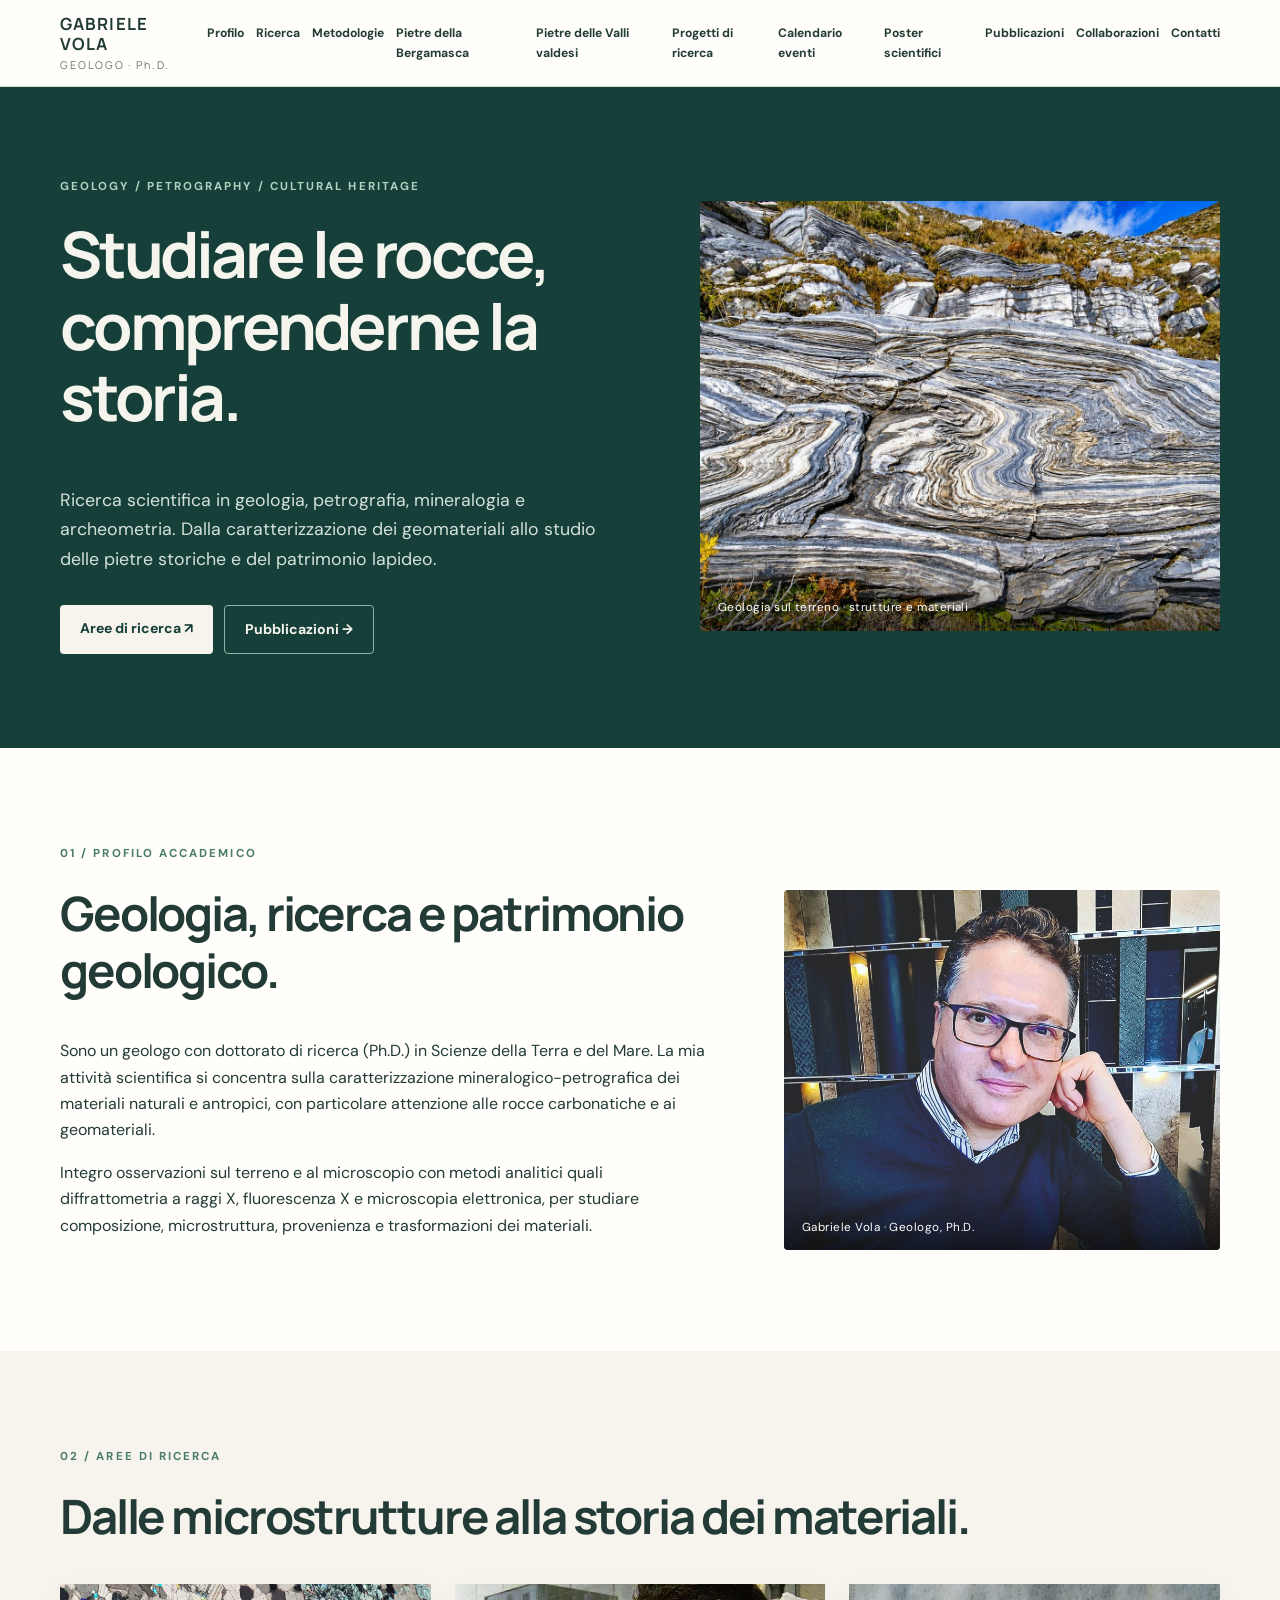
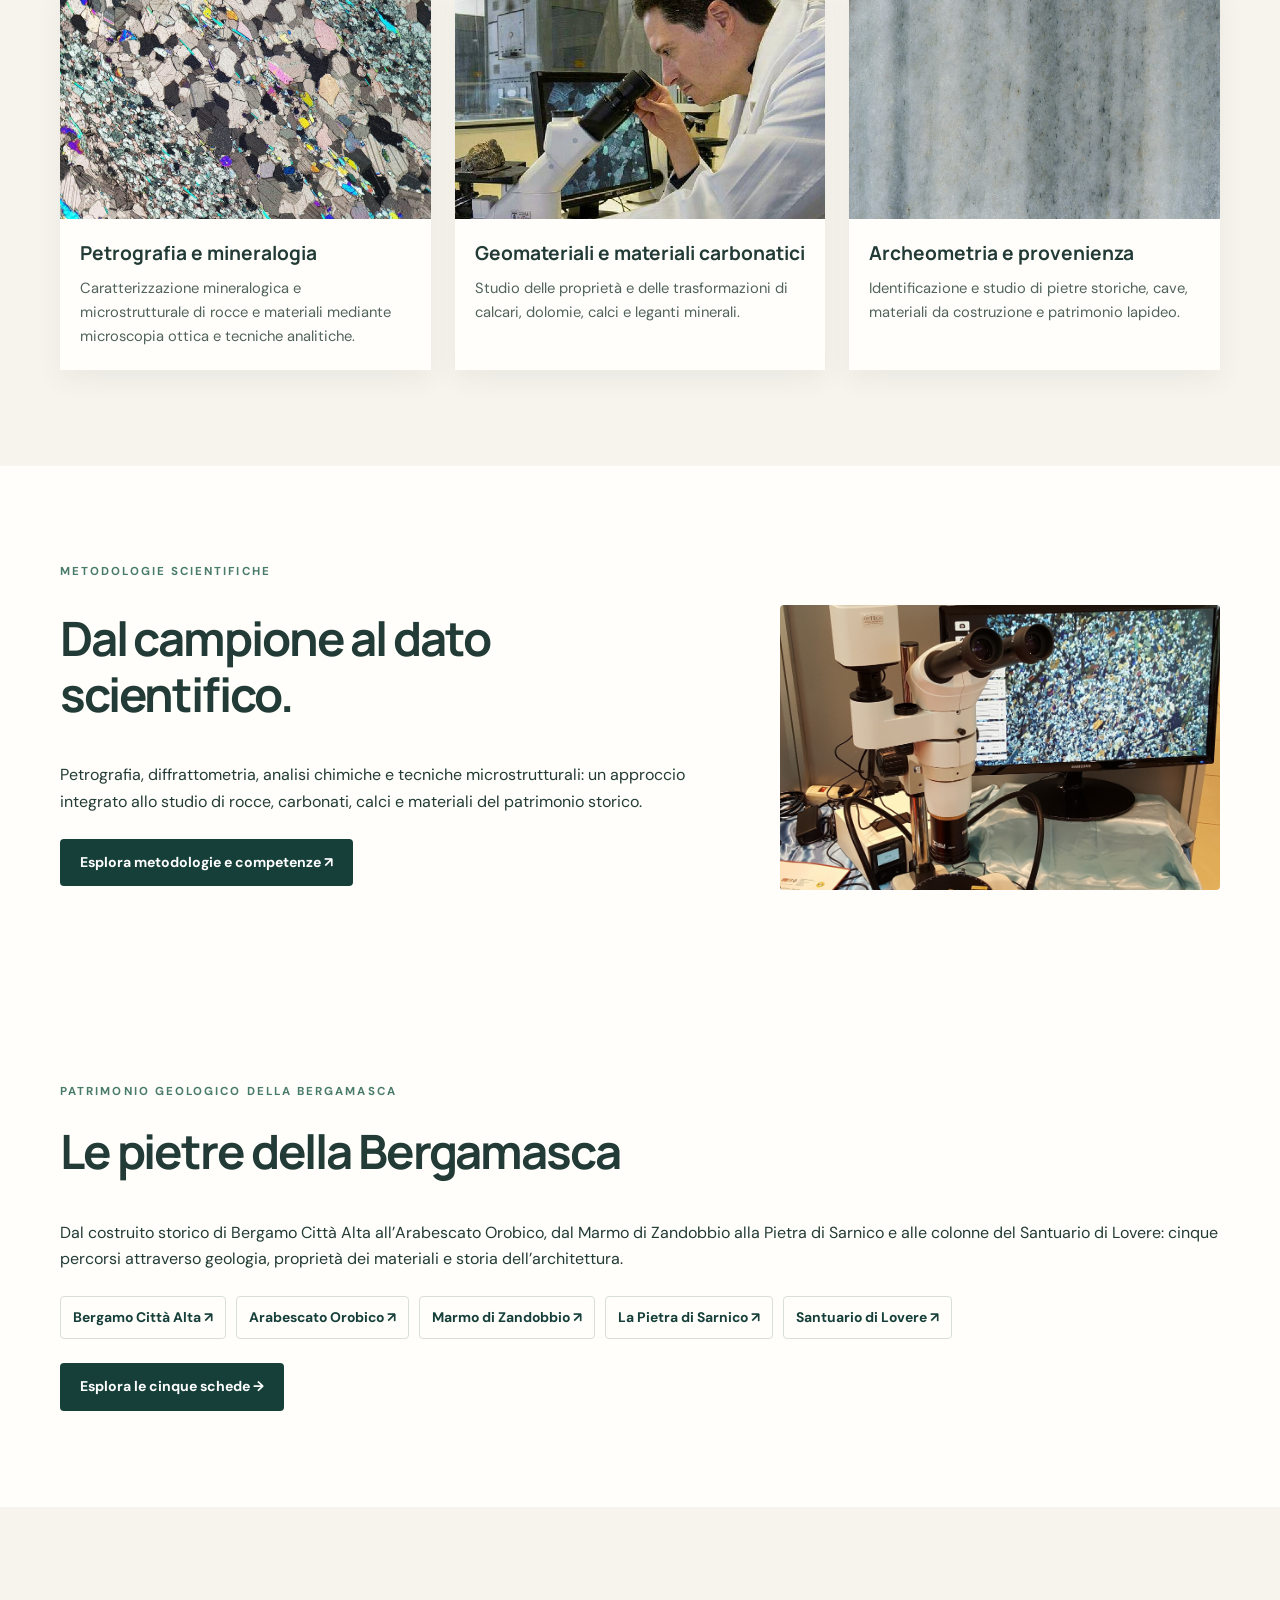
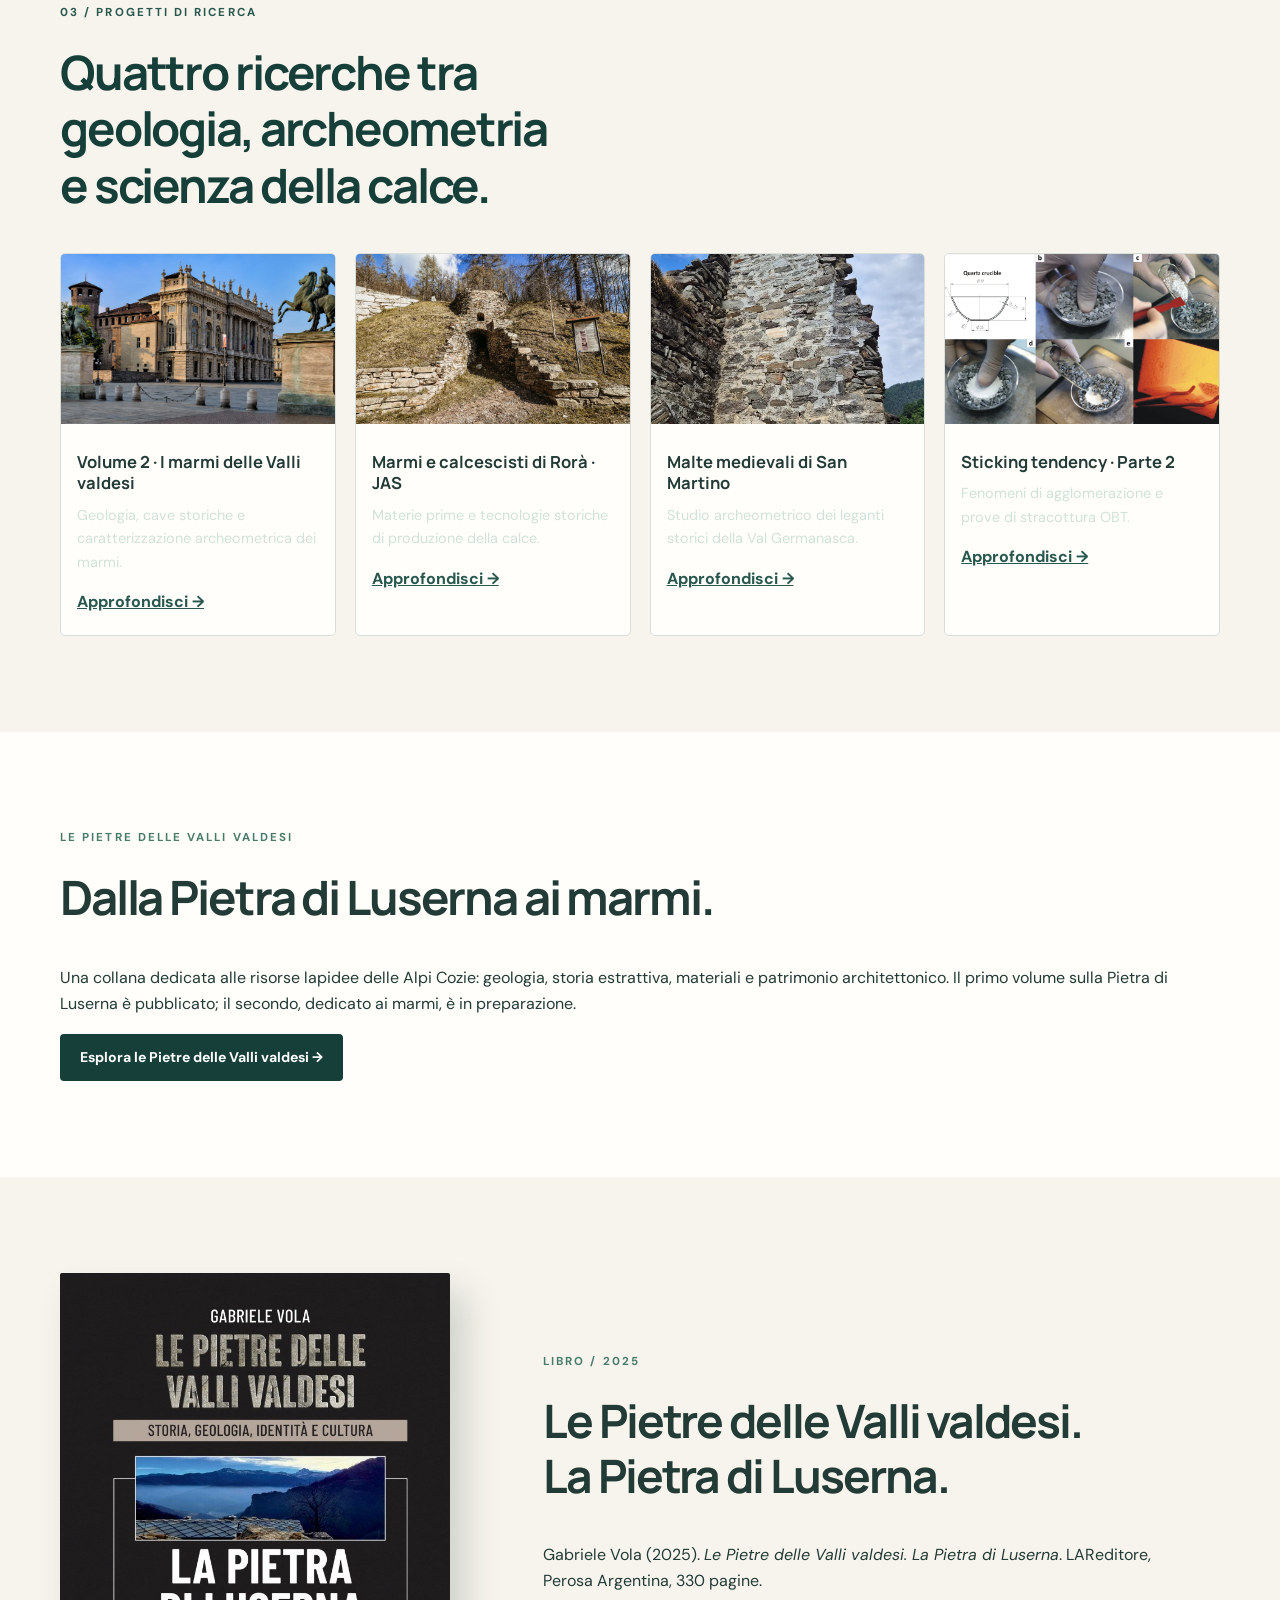
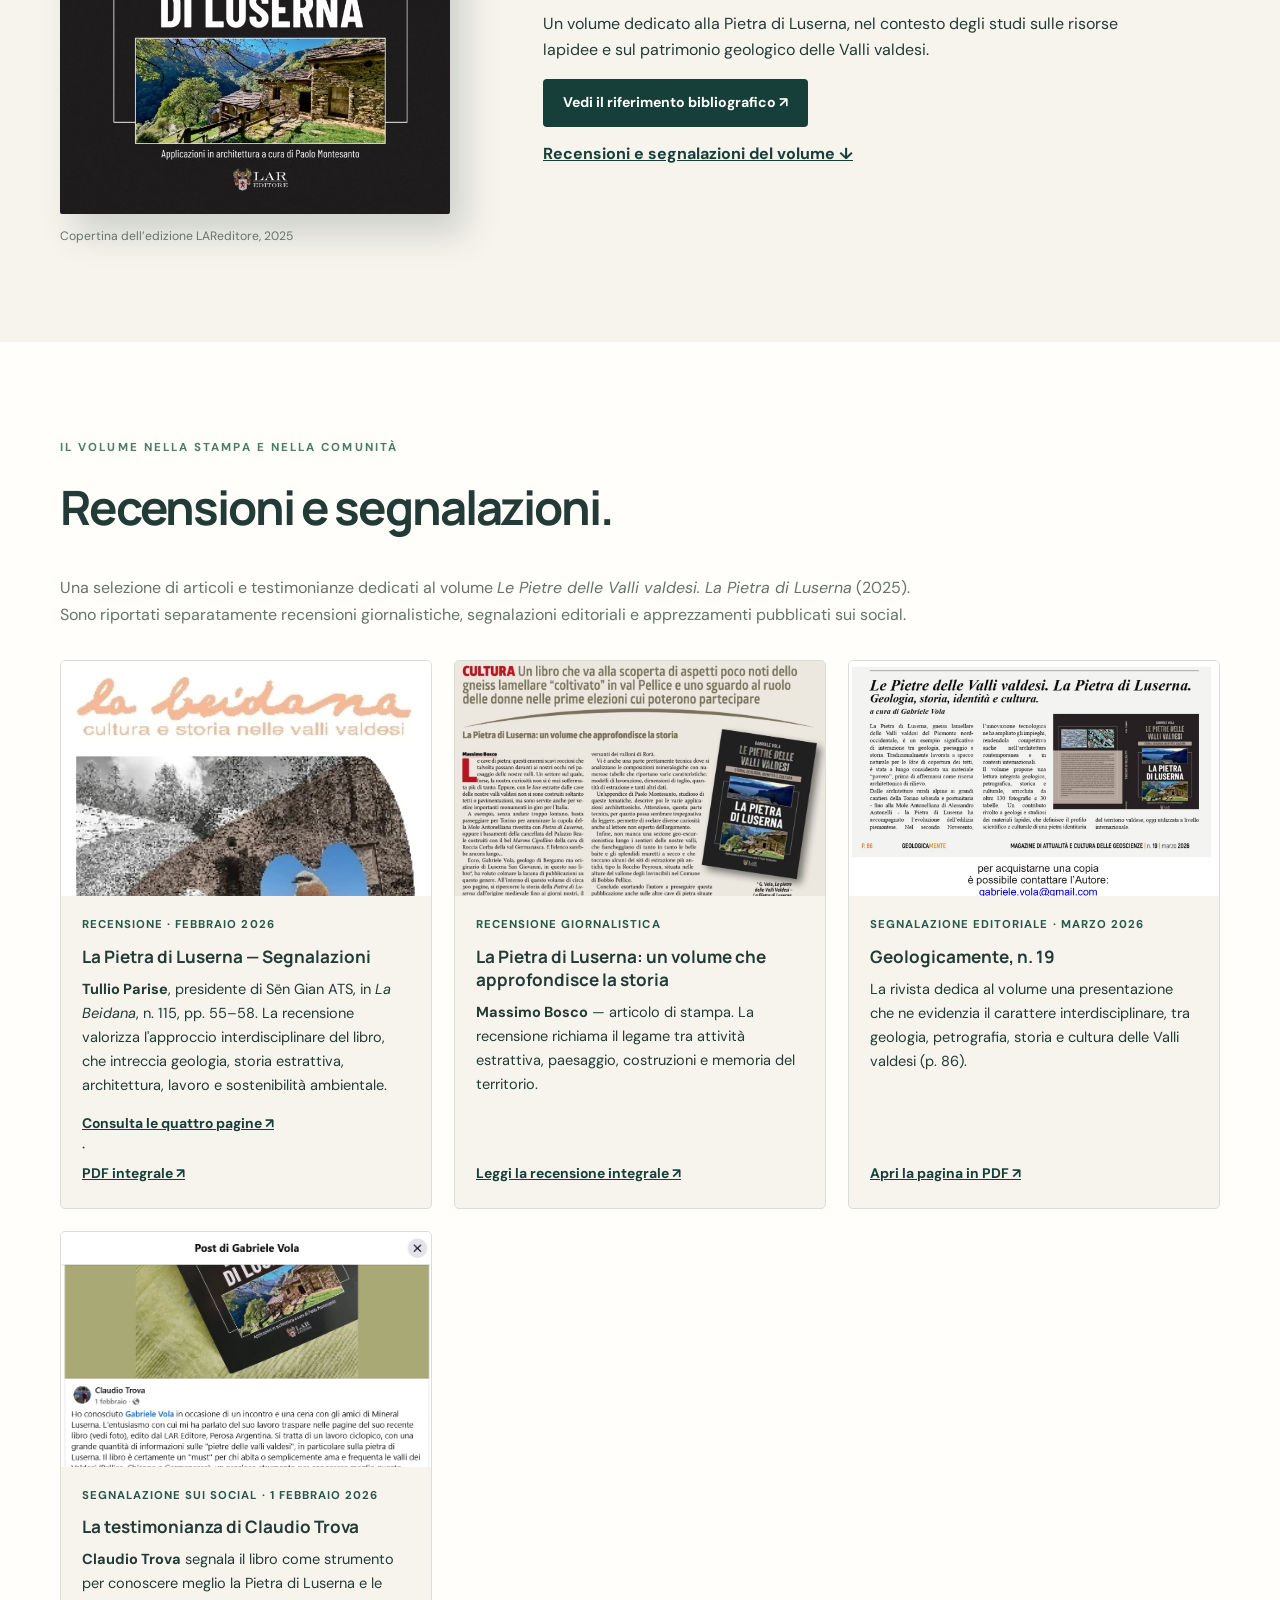
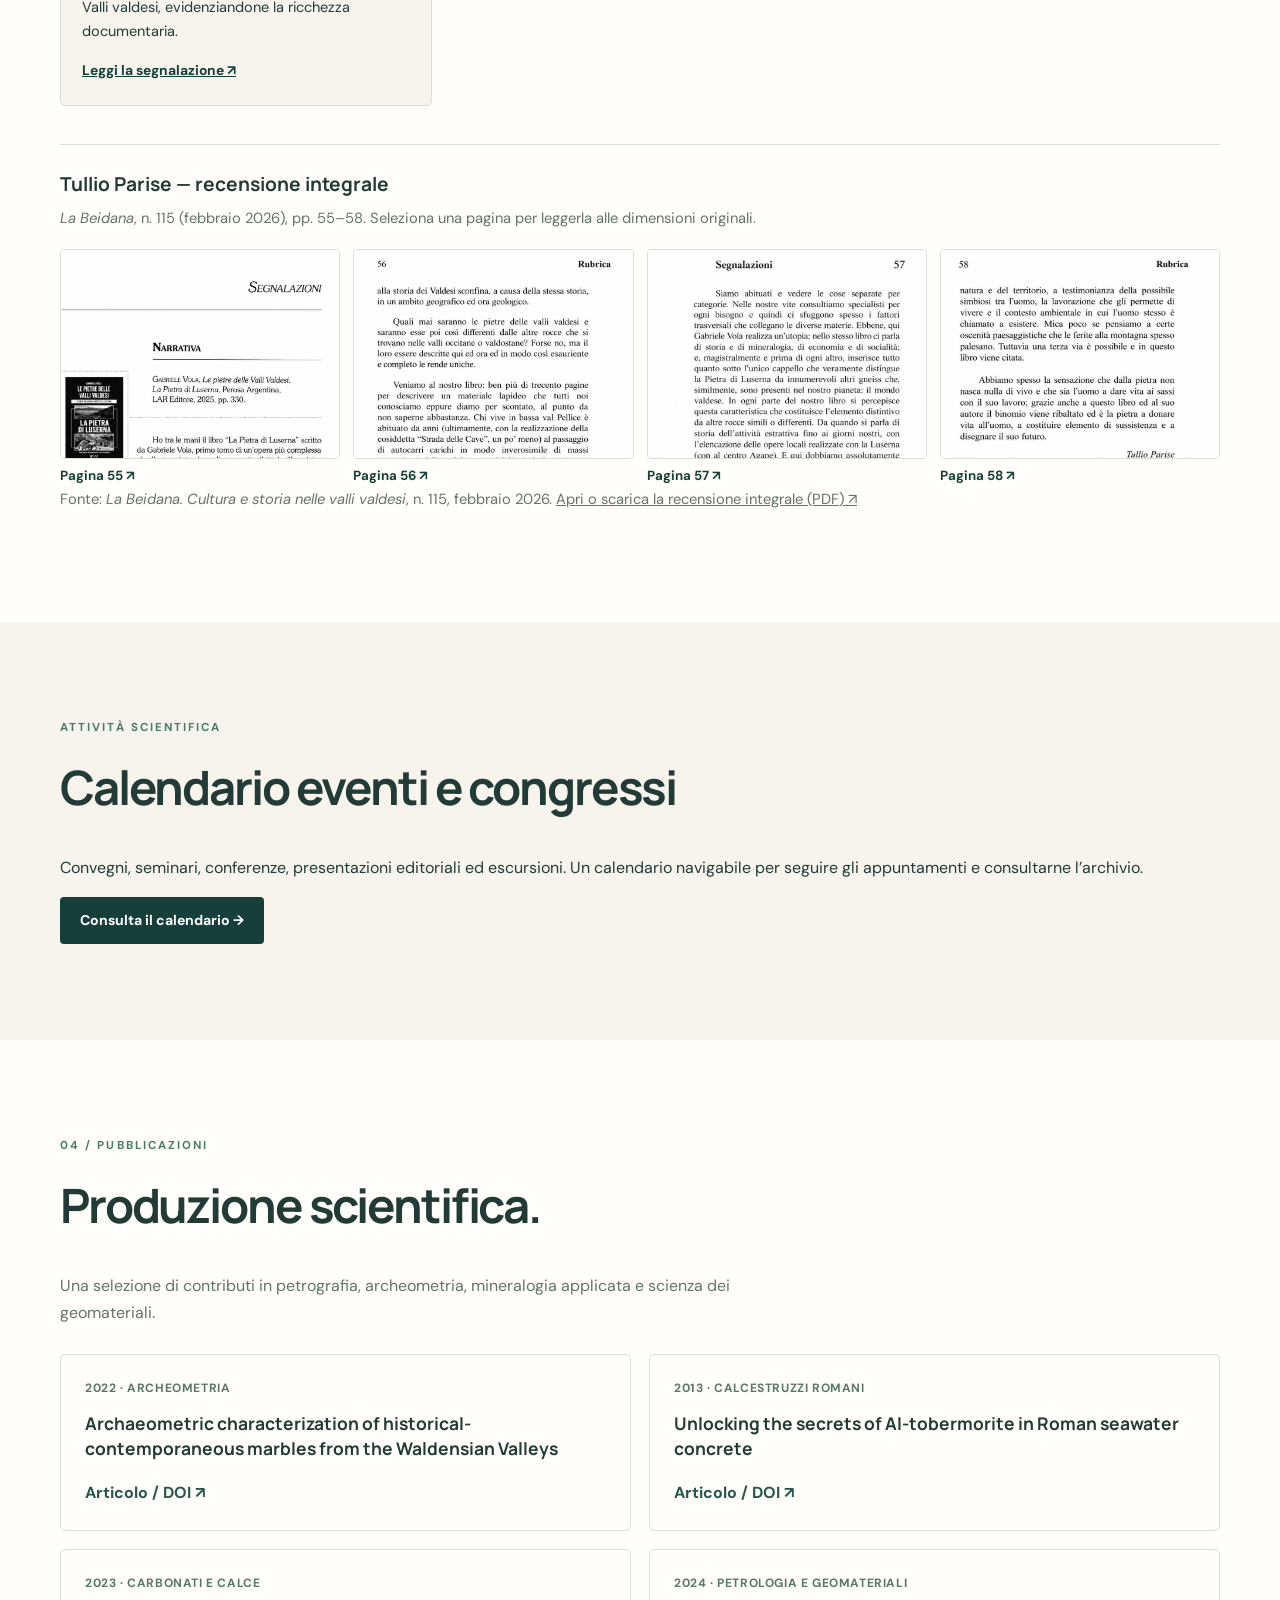
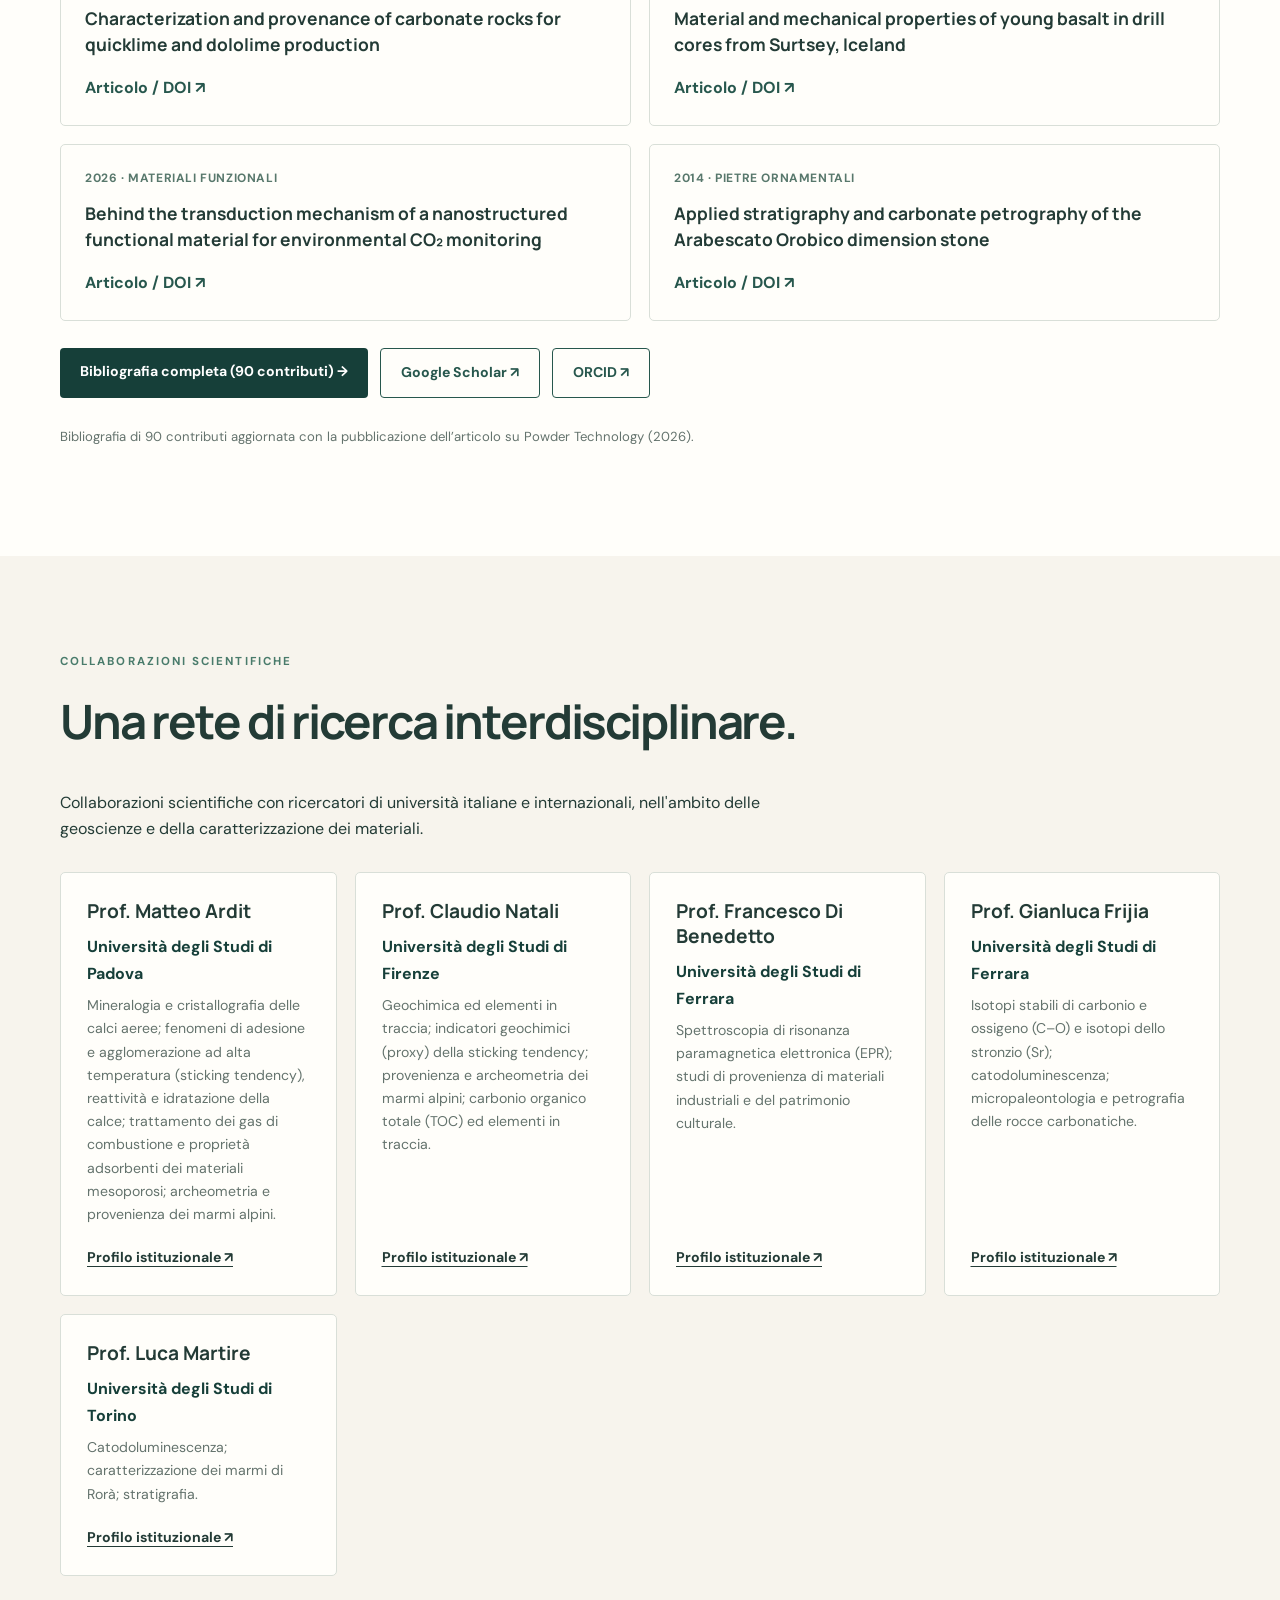
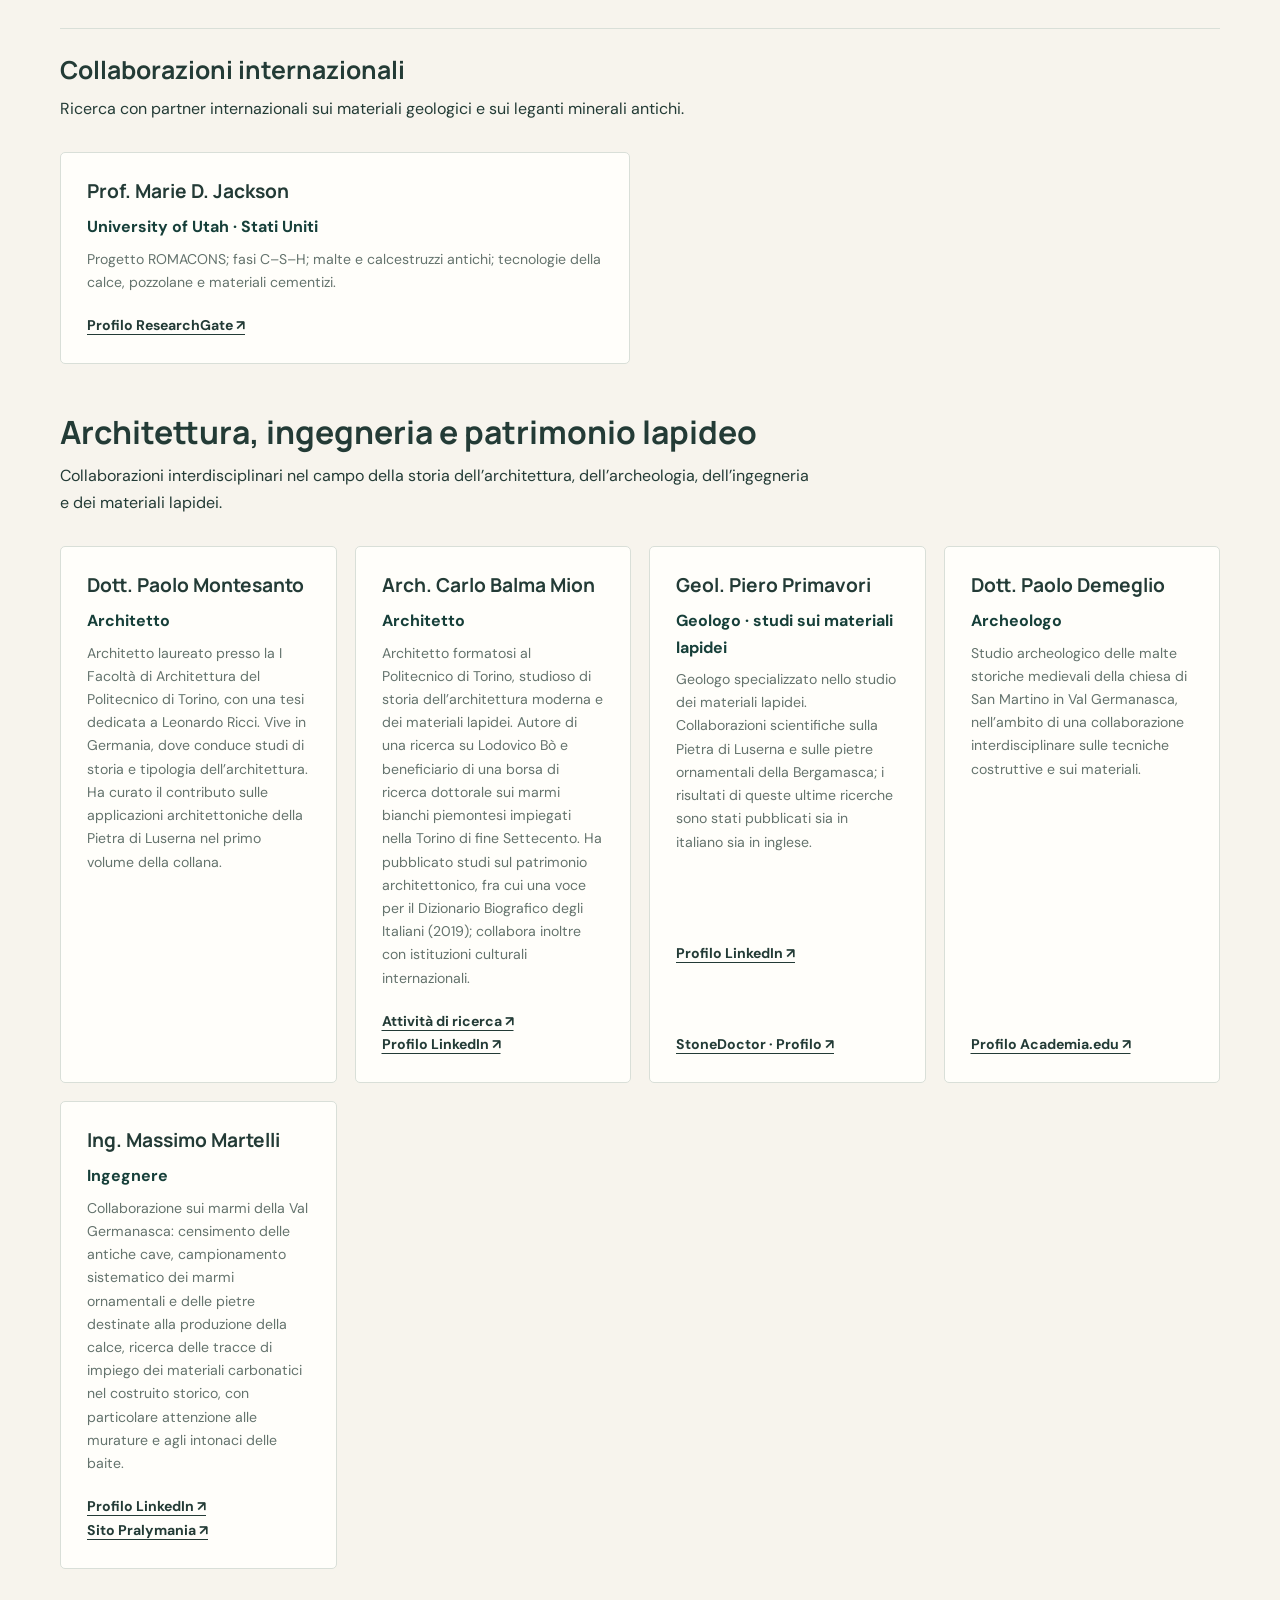
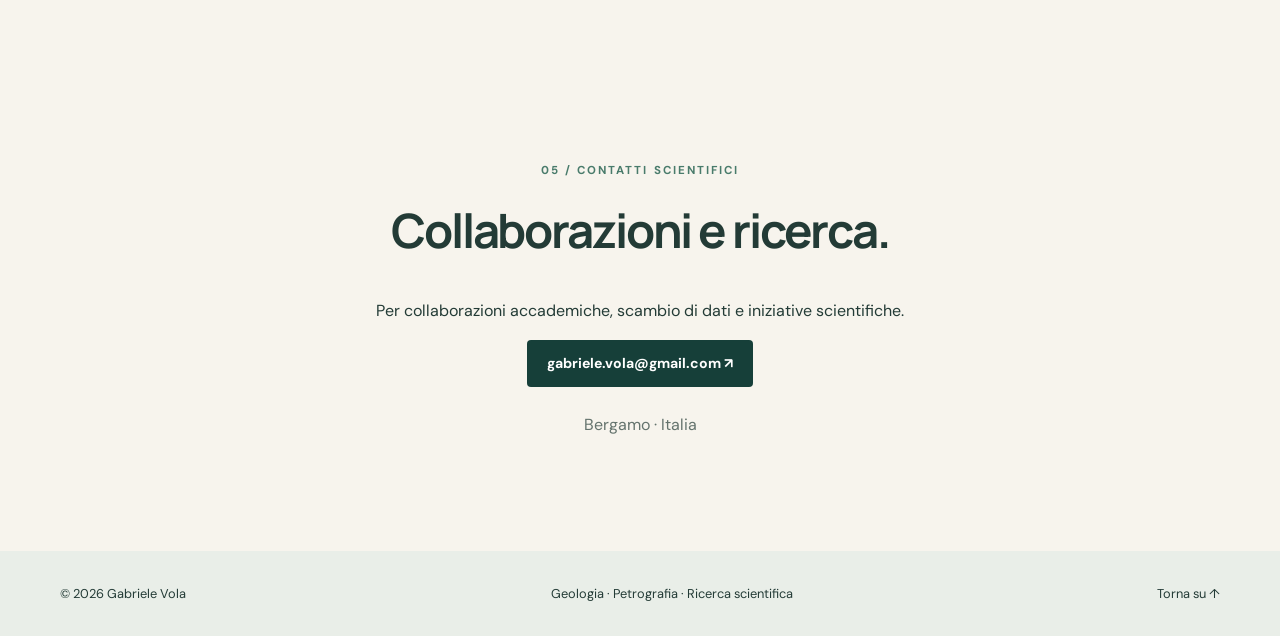
==== index.html @ cb53efe8 "Update index.html" ====
<!DOCTYPE html>

<html lang="it">
<head>
<meta charset="utf-8"/><meta content="width=device-width, initial-scale=1" name="viewport"/>
<meta name="description" content="Sito accademico di Gabriele Vola. Ricerche in geologia, petrografia e mineralogia, Pietra di Luserna, marmi delle Valli valdesi e materiali lapidei della Bergamasca."> 
<link rel="canonical" href="https://gabriele-vola.github.io/">
<title>Gabriele Vola | Geologo, Petrografia e Ricerca Scientifica</title>
<meta content="website" property="og:type"/>
<meta content="it_IT" property="og:locale"/>
<meta property="og:title" content="Gabriele Vola | Geologo, Petrografia e Ricerca Scientifica">
<meta property="og:description" content="Ricerche in geologia, petrografia e mineralogia, Pietra di Luserna, marmi delle Valli valdesi e materiali lapidei della Bergamasca.">
<meta content="https://gabriele-vola.github.io/" property="og:url"/>
<meta content="https://gabriele-vola.github.io/images/varieta-macroscopiche-marmi.jpg" property="og:image"/>
<meta content="summary_large_image" name="twitter:card"/>
<link href="style.css" rel="stylesheet"/>
</head>
<body>
<a class="skip" href="#contenuto">Salta al contenuto</a>
<header class="header"><div class="shell nav"><a class="brand" href="#inizio"><strong>GABRIELE VOLA</strong><span>GEOLOGO · Ph.D.</span></a><button aria-controls="links" aria-expanded="false" aria-label="Apri menu" class="menu" id="menuToggle">☰</button><nav aria-label="Navigazione principale" id="links"><a href="index.html#profilo">Profilo</a><a href="index.html#ricerca">Ricerca</a><a href="metodologie.html">Metodologie</a><a href="pietre-bergamasca.html">Pietre della Bergamasca</a><a href="pietre-valdesi.html">Pietre delle Valli valdesi</a><a href="progetti-ricerca.html">Progetti di ricerca</a><a href="calendario-eventi.html">Calendario eventi</a><a href="poster-scientifici.html">Poster scientifici</a><a href="bibliografia.html">Pubblicazioni</a><a href="index.html#collaborazioni">Collaborazioni</a><a href="index.html#contatti">Contatti</a></nav></div></header>
<main id="contenuto">
<section class="hero" id="inizio"><div class="shell hero-grid"><div><p class="eyebrow">GEOLOGY / PETROGRAPHY / CULTURAL HERITAGE</p><h1>Studiare le rocce, comprenderne la storia.</h1><p class="lead">Ricerca scientifica in geologia, petrografia, mineralogia e archeometria. Dalla caratterizzazione dei geomateriali allo studio delle pietre storiche e del patrimonio lapideo.</p><div class="actions"><a class="button light" href="#ricerca">Aree di ricerca ↗</a><a class="button outline" href="#pubblicazioni">Pubblicazioni →</a></div></div><figure class="hero-photo photo"><img alt="Strutture piegate in un affioramento di marmo" fetchpriority="high" src="images/caugis.jpg"/><figcaption>Geologia sul terreno · strutture e materiali</figcaption></figure></div></section>
<section class="section shell" id="profilo"><p class="eyebrow dark">01 / PROFILO ACCADEMICO</p><div class="profile-layout"><div><h2>Geologia, ricerca e patrimonio geologico.</h2><p>Sono un geologo con dottorato di ricerca (Ph.D.) in Scienze della Terra e del Mare. La mia attività scientifica si concentra sulla caratterizzazione mineralogico-petrografica dei materiali naturali e antropici, con particolare attenzione alle rocce carbonatiche e ai geomateriali.</p><p>Integro osservazioni sul terreno e al microscopio con metodi analitici quali diffrattometria a raggi X, fluorescenza X e microscopia elettronica, per studiare composizione, microstruttura, provenienza e trasformazioni dei materiali.</p></div><figure class="profile-photo photo"><img alt="Ritratto di Gabriele Vola" loading="lazy" src="images/profilo.jpg"/><figcaption>Gabriele Vola · Geologo, Ph.D.</figcaption></figure></div></section>
<section class="section section-soft" id="ricerca"><div class="shell"><p class="eyebrow dark">02 / AREE DI RICERCA</p><h2>Dalle microstrutture alla storia dei materiali.</h2><div class="cards"><article class="tile"><img alt="Microfotografia di marmo in sezione sottile" class="tile-photo" loading="lazy" src="images/sezione-sottile.jpg"/><h3>Petrografia e mineralogia</h3><p>Caratterizzazione mineralogica e microstrutturale di rocce e materiali mediante microscopia ottica e tecniche analitiche.</p></article><article class="tile"><img alt="Osservazione petrografica al microscopio in laboratorio" class="tile-photo" loading="lazy" src="images/laboratorio.jpg"/><h3>Geomateriali e materiali carbonatici</h3><p>Studio delle proprietà e delle trasformazioni di calcari, dolomie, calci e leganti minerali.</p></article><article class="tile"><img alt="Tessitura di marmo delle Valli Valdesi" class="tile-photo" loading="lazy" src="images/marmo-prali.jpg"/><h3>Archeometria e provenienza</h3><p>Identificazione e studio di pietre storiche, cave, materiali da costruzione e patrimonio lapideo.</p></article></div></div></section>
<section class="section shell methods-preview" id="metodi">
<p class="eyebrow dark">METODOLOGIE SCIENTIFICHE</p>
<div class="methods-preview-grid">
<div>
<h2>Dal campione al dato scientifico.</h2>
<p>Petrografia, diffrattometria, analisi chimiche e tecniche microstrutturali:
      un approccio integrato allo studio di rocce, carbonati, calci e materiali del patrimonio storico.</p>
<a class="button green" href="metodologie.html">Esplora metodologie e competenze ↗</a>
</div>
<figure class="photo methods-preview-image"><img alt="Microscopio petrografico con immagine di sezione sottile visualizzata a monitor" loading="lazy" src="images/microscopio-optech.jpg"/></figure>
</div>
</section><section class="section shell" id="pietre-bergamasca"><p class="eyebrow dark">PATRIMONIO GEOLOGICO DELLA BERGAMASCA</p><h2>Le pietre della Bergamasca</h2><p>Dal costruito storico di Bergamo Città Alta all’Arabescato Orobico, dal Marmo di Zandobbio alla Pietra di Sarnico e alle colonne del Santuario di Lovere: cinque percorsi attraverso geologia, proprietà dei materiali e storia dell’architettura.</p><div class="stone-links"><a href="pietre-bergamasca.html#citta-alta">Bergamo Città Alta ↗</a><a href="pietre-bergamasca.html#arabescato">Arabescato Orobico ↗</a><a href="pietre-bergamasca.html#zandobbio">Marmo di Zandobbio ↗</a><a href="pietre-bergamasca.html#sarnico">La Pietra di Sarnico ↗</a><a href="pietre-bergamasca.html#lovere">Santuario di Lovere ↗</a></div><a class="button green" href="pietre-bergamasca.html">Esplora le cinque schede →</a></section><section class="section heritage" id="progetti"><div class="shell"><p class="eyebrow">03 / PROGETTI DI RICERCA</p><h2>Quattro ricerche tra geologia, archeometria e scienza della calce.</h2><div class="project-summary-grid"><article><img alt="Palazzo Madama a Torino" loading="lazy" src="images/palazzo-madama-volume-2.webp"/><h3>Volume 2 · I marmi delle Valli valdesi</h3><p>Geologia, cave storiche e caratterizzazione archeometrica dei marmi.</p><a href="progetti-ricerca.html#volume2">Approfondisci →</a></article><article><img alt="Fornace del Fournais a Rorà" loading="lazy" src="images/fornace-fournais-rora.webp"/><h3>Marmi e calcescisti di Rorà · JAS</h3><p>Materie prime e tecnologie storiche di produzione della calce.</p><a href="progetti-ricerca.html#rora">Approfondisci →</a></article><article><img alt="Muratura medievale di San Martino" loading="lazy" src="images/muratura-san-martino.webp"/><h3>Malte medievali di San Martino</h3><p>Studio archeometrico dei leganti storici della Val Germanasca.</p><a href="progetti-ricerca.html#san-martino">Approfondisci →</a></article><article><img alt="Prova Overburning Test" loading="lazy" src="images/overburning-test-obt.webp"/><h3>Sticking tendency · Parte 2</h3><p>Fenomeni di agglomerazione e prove di stracottura OBT.</p><a href="progetti-ricerca.html#sticking">Approfondisci →</a></article></div></div></section>
<section class="section shell" id="pietre-valdesi"><p class="eyebrow dark">LE PIETRE DELLE VALLI VALDESI</p><h2>Dalla Pietra di Luserna ai marmi.</h2><p>Una collana dedicata alle risorse lapidee delle Alpi Cozie: geologia, storia estrattiva, materiali e patrimonio architettonico. Il primo volume sulla Pietra di Luserna è pubblicato; il secondo, dedicato ai marmi, è in preparazione.</p><a class="button green" href="pietre-valdesi.html">Esplora le Pietre delle Valli valdesi →</a></section><section class="section section-soft" id="libro"><div class="shell book-layout"><figure class="book-cover-image"><img alt="Copertina originale del volume Le Pietre delle Valli valdesi. La Pietra di Luserna, Gabriele Vola, LAReditore 2025" height="966" loading="lazy" src="images/copertina-pietra-luserna.jpg" width="696"/><figcaption>Copertina dell’edizione LAReditore, 2025</figcaption></figure><div class="book-details"><p class="eyebrow dark">LIBRO / 2025</p><h2>Le Pietre delle Valli valdesi.<br/>La Pietra di Luserna.</h2><p>Gabriele Vola (2025). <em>Le Pietre delle Valli valdesi. La Pietra di Luserna</em>. LAReditore, Perosa Argentina, 330 pagine.</p><p>Un volume dedicato alla Pietra di Luserna, nel contesto degli studi sulle risorse lapidee e sul patrimonio geologico delle Valli valdesi.</p><a class="button green" href="bibliografia.html#pub-51">Vedi il riferimento bibliografico ↗</a><a class="book-reviews-link" href="#recensioni-libro">Recensioni e segnalazioni del volume ↓</a></div></div></section><section class="section shell book-reviews" id="recensioni-libro">
<p class="eyebrow dark">IL VOLUME NELLA STAMPA E NELLA COMUNITÀ</p>
<h2>Recensioni e segnalazioni.</h2>
<p class="reviews-intro">Una selezione di articoli e testimonianze dedicati al volume
  <em>Le Pietre delle Valli valdesi. La Pietra di Luserna</em> (2025).
  Sono riportati separatamente recensioni giornalistiche, segnalazioni editoriali
  e apprezzamenti pubblicati sui social.</p>
<div class="review-grid"><article class="review-card">
<a class="review-media" href="images/beidana-115-copertina-20261019.webp" rel="noopener noreferrer" target="_blank"><img alt="Copertina della rivista La Beidana numero 115 (2026), contenente la recensione di Tullio Parise" loading="lazy" src="images/beidana-115-copertina-20261019.webp"/></a>
<div class="review-copy"><p class="review-type">RECENSIONE · FEBBRAIO 2026</p>
<h3>La Pietra di Luserna — Segnalazioni</h3>
<p><strong>Tullio Parise</strong>, presidente di Sën Gian ATS, in <em>La Beidana</em>, n. 115, pp. 55–58. La recensione valorizza l'approccio interdisciplinare del libro, che intreccia geologia, storia estrattiva, architettura, lavoro e sostenibilità ambientale.</p>
<a href="#recensione-parise-integrale">Consulta le quattro pagine ↗</a> · <a href="documenti/recensione-tullio-parise-la-beidana-115.pdf" target="_blank" rel="noopener noreferrer">PDF integrale ↗</a></div></article>
<article class="review-card">
<a class="review-media" href="images/recensione-massimo-bosco.jpg" rel="noopener noreferrer" target="_blank">
<img alt="Articolo firmato da Massimo Bosco sul volume La Pietra di Luserna" loading="lazy" src="images/recensione-massimo-bosco.jpg"/>
</a>
<div class="review-copy">
<p class="review-type">RECENSIONE GIORNALISTICA</p>
<h3>La Pietra di Luserna: un volume che approfondisce la storia</h3>
<p><strong>Massimo Bosco</strong> — articolo di stampa.
        La recensione richiama il legame tra attività estrattiva, paesaggio,
        costruzioni e memoria del territorio.</p>
<a href="images/recensione-massimo-bosco.jpg" rel="noopener noreferrer" target="_blank">Leggi la recensione integrale ↗</a>
</div>
</article>
<article class="review-card">
<a class="review-media" href="documenti/geologicamente-marzo-2026.pdf" rel="noopener noreferrer" target="_blank">
<img alt="Segnalazione editoriale del libro sulla rivista Geologicamente, marzo 2026" loading="lazy" src="images/geologicamente-marzo-2026.png"/>
</a>
<div class="review-copy">
<p class="review-type">SEGNALAZIONE EDITORIALE · MARZO 2026</p>
<h3>Geologicamente, n. 19</h3>
<p>La rivista dedica al volume una presentazione che ne evidenzia
        il carattere interdisciplinare, tra geologia, petrografia,
        storia e cultura delle Valli valdesi (p. 86).</p>
<a href="documenti/geologicamente-marzo-2026.pdf" rel="noopener noreferrer" target="_blank">Apri la pagina in PDF ↗</a>
</div>
</article>
<article class="review-card">
<a class="review-media" href="images/claudio-trova-post-20261019.webp" rel="noopener noreferrer" target="_blank">
<img alt="Segnalazione di Claudio Trova pubblicata su Facebook il 1 febbraio 2026" loading="lazy" src="images/claudio-trova-post-20261019.webp"/>
</a>
<div class="review-copy">
<p class="review-type">SEGNALAZIONE SUI SOCIAL · 1 FEBBRAIO 2026</p>
<h3>La testimonianza di Claudio Trova</h3>
<p><strong>Claudio Trova</strong> segnala il libro come strumento
        per conoscere meglio la Pietra di Luserna e le Valli valdesi,
        evidenziandone la ricchezza documentaria.</p>
<a href="images/claudio-trova-post-20261019.webp" rel="noopener noreferrer" target="_blank">Leggi la segnalazione ↗</a>
</div>
</article>
</div><div class="review-full" id="recensione-parise-integrale">
<h3>Tullio Parise — recensione integrale</h3>
<p><em>La Beidana</em>, n. 115 (febbraio 2026), pp. 55–58. Seleziona una pagina per leggerla alle dimensioni originali.</p>
<div class="review-pages">
<a href="images/beidana-115-p55.jpg" rel="noopener noreferrer" target="_blank"><img alt="La Beidana 115, pagina 55" loading="lazy" src="images/beidana-115-p55.jpg"/><span>Pagina 55 ↗</span></a>
<a href="images/beidana-115-p56.jpg" rel="noopener noreferrer" target="_blank"><img alt="La Beidana 115, pagina 56" loading="lazy" src="images/beidana-115-p56.jpg"/><span>Pagina 56 ↗</span></a>
<a href="images/beidana-115-p57.jpg" rel="noopener noreferrer" target="_blank"><img alt="La Beidana 115, pagina 57" loading="lazy" src="images/beidana-115-p57.jpg"/><span>Pagina 57 ↗</span></a>
<a href="images/beidana-115-p58.jpg" rel="noopener noreferrer" target="_blank"><img alt="La Beidana 115, pagina 58" loading="lazy" src="images/beidana-115-p58.jpg"/><span>Pagina 58 ↗</span></a>
</div><p class="review-source">Fonte: <em>La Beidana. Cultura e storia nelle valli valdesi</em>, n. 115, febbraio 2026. <a href="documenti/recensione-tullio-parise-la-beidana-115.pdf" target="_blank" rel="noopener noreferrer">Apri o scarica la recensione integrale (PDF) ↗</a></p></div>
</section>
<section class="section section-soft" id="calendario"><div class="shell"><p class="eyebrow dark">ATTIVITÀ SCIENTIFICA</p><h2>Calendario eventi e congressi</h2><p>Convegni, seminari, conferenze, presentazioni editoriali ed escursioni. Un calendario navigabile per seguire gli appuntamenti e consultarne l’archivio.</p><a class="button green" href="calendario-eventi.html">Consulta il calendario →</a></div></section><section class="section shell" id="pubblicazioni"><p class="eyebrow dark">04 / PUBBLICAZIONI</p><h2>Produzione scientifica.</h2><p class="pub-lead">Una selezione di contributi in petrografia, archeometria, mineralogia applicata e scienza dei geomateriali.</p><div class="publications-grid"><article class="pub-card"><p class="pub-tag">2022 · Archeometria</p><h3>Archaeometric characterization of historical-contemporaneous marbles from the Waldensian Valleys</h3><a href="https://doi.org/10.1016/j.jasrep.2022.103562" rel="noopener noreferrer" target="_blank">Articolo / DOI ↗</a></article><article class="pub-card"><p class="pub-tag">2013 · Calcestruzzi romani</p><h3>Unlocking the secrets of Al-tobermorite in Roman seawater concrete</h3><a href="https://doi.org/10.2138/am.2013.4484" rel="noopener noreferrer" target="_blank">Articolo / DOI ↗</a></article><article class="pub-card"><p class="pub-tag">2023 · Carbonati e calce</p><h3>Characterization and provenance of carbonate rocks for quicklime and dololime production</h3><a href="https://doi.org/10.3390/min13121500" rel="noopener noreferrer" target="_blank">Articolo / DOI ↗</a></article><article class="pub-card"><p class="pub-tag">2024 · Petrologia e geomateriali</p><h3>Material and mechanical properties of young basalt in drill cores from Surtsey, Iceland</h3><a href="https://doi.org/10.1130/B37037.1" rel="noopener noreferrer" target="_blank">Articolo / DOI ↗</a></article><article class="pub-card"><p class="pub-tag">2026 · Materiali funzionali</p><h3>Behind the transduction mechanism of a nanostructured functional material for environmental CO₂ monitoring</h3><a href="https://doi.org/10.1039/D5TA08957C" rel="noopener noreferrer" target="_blank">Articolo / DOI ↗</a></article><article class="pub-card"><p class="pub-tag">2014 · Pietre ornamentali</p><h3>Applied stratigraphy and carbonate petrography of the Arabescato Orobico dimension stone</h3><a href="https://doi.org/10.3301/IJG.2014.11" rel="noopener noreferrer" target="_blank">Articolo / DOI ↗</a></article></div><div class="publication-actions"><a class="button green" href="bibliografia.html">Bibliografia completa (90 contributi) →</a><a class="button bibliography-outline" href="https://scholar.google.com/citations?user=TciG_YIAAAAJ&amp;hl=it" rel="noopener noreferrer" target="_blank">Google Scholar ↗</a><a class="button bibliography-outline" href="https://orcid.org/0000-0001-7833-8544" rel="noopener noreferrer" target="_blank">ORCID ↗</a></div><p class="note">Bibliografia di 90 contributi aggiornata con la pubblicazione dell’articolo su Powder Technology (2026).</p></section>
<section class="section section-soft" id="collaborazioni">
<div class="shell">
<p class="eyebrow dark">COLLABORAZIONI SCIENTIFICHE</p>
<h2>Una rete di ricerca interdisciplinare.</h2>
<p class="collab-intro">Collaborazioni scientifiche con ricercatori di università italiane e internazionali, nell'ambito delle geoscienze e della caratterizzazione dei materiali.</p>
<div class="collab-grid">
<article class="collab-card">
<h3>Prof. Matteo Ardit</h3><p class="collab-uni">Università degli Studi di Padova</p>
<p class="collab-field">Mineralogia e cristallografia delle calci aeree; fenomeni di adesione e agglomerazione ad alta temperatura (sticking tendency), reattività e idratazione della calce; trattamento dei gas di combustione e proprietà adsorbenti dei materiali mesoporosi; archeometria e provenienza dei marmi alpini.</p>
<a aria-label="Profilo istituzionale di Matteo Ardit" href="https://www.unipd.it/contatti/matteo.ardit" rel="noopener noreferrer" target="_blank">Profilo istituzionale ↗</a>
</article>
<article class="collab-card">
<h3>Prof. Claudio Natali</h3><p class="collab-uni">Università degli Studi di Firenze</p>
<p class="collab-field">Geochimica ed elementi in traccia; indicatori geochimici (proxy) della sticking tendency; provenienza e archeometria dei marmi alpini; carbonio organico totale (TOC) ed elementi in traccia.</p>
<a aria-label="Profilo istituzionale di Claudio Natali" href="https://cercachi.unifi.it/p-doc2-0-0-A-3f2c342d342d2d.html" rel="noopener noreferrer" target="_blank">Profilo istituzionale ↗</a>
</article>
<article class="collab-card">
<h3>Prof. Francesco Di Benedetto</h3><p class="collab-uni">Università degli Studi di Ferrara</p>
<p class="collab-field">Spettroscopia di risonanza paramagnetica elettronica (EPR); studi di provenienza di materiali industriali e del patrimonio culturale.</p>
<a aria-label="Profilo istituzionale di Francesco Di Benedetto" href="https://docente.unife.it/francesco.dibenedetto" rel="noopener noreferrer" target="_blank">Profilo istituzionale ↗</a>
</article>
<article class="collab-card">
<h3>Prof. Gianluca Frijia</h3><p class="collab-uni">Università degli Studi di Ferrara</p>
<p class="collab-field">Isotopi stabili di carbonio e ossigeno (C–O) e isotopi dello stronzio (Sr); catodoluminescenza; micropaleontologia e petrografia delle rocce carbonatiche.</p>
<a aria-label="Profilo istituzionale di Gianluca Frijia" href="https://docente.unife.it/gianluca.frijia" rel="noopener noreferrer" target="_blank">Profilo istituzionale ↗</a>
</article>
<article class="collab-card">
<h3>Prof. Luca Martire</h3><p class="collab-uni">Università degli Studi di Torino</p>
<p class="collab-field">Catodoluminescenza; caratterizzazione dei marmi di Rorà; stratigrafia.</p>
<a aria-label="Profilo istituzionale di Luca Martire" href="https://unifind.unito.it/individual?uri=http%3A%2F%2Firises.unito.it%2Fresource%2Fperson%2F3040" rel="noopener noreferrer" target="_blank">Profilo istituzionale ↗</a>
</article>
</div>
<div class="collab-international">
<h3>Collaborazioni internazionali</h3>
<p class="collab-intro">Ricerca con partner internazionali sui materiali geologici e sui leganti minerali antichi.</p>
<div class="collab-grid"><article class="collab-card">
<h3>Prof. Marie D. Jackson</h3>
<p class="collab-uni">University of Utah · Stati Uniti</p>
<p class="collab-field">Progetto ROMACONS; fasi C–S–H; malte e calcestruzzi antichi; tecnologie della calce, pozzolane e materiali cementizi.</p>
<a href="https://www.researchgate.net/profile/Marie-Jackson-2" rel="noopener noreferrer" target="_blank">Profilo ResearchGate ↗</a>
</article></div></div><div class="collab-heritage"><h3>Architettura, ingegneria e patrimonio lapideo</h3><p class="collab-intro">Collaborazioni interdisciplinari nel campo della storia dell’architettura, dell’archeologia, dell’ingegneria e dei materiali lapidei.</p><div class="collab-grid"><article class="collab-card"><h3>Dott. Paolo Montesanto</h3><p class="collab-uni">Architetto</p><p class="collab-field">Architetto laureato presso la I Facoltà di Architettura del Politecnico di Torino, con una tesi dedicata a Leonardo Ricci. Vive in Germania, dove conduce studi di storia e tipologia dell’architettura. Ha curato il contributo sulle applicazioni architettoniche della Pietra di Luserna nel primo volume della collana.</p></article><article class="collab-card"><h3>Arch. Carlo Balma Mion</h3><p class="collab-uni">Architetto</p><p class="collab-field">Architetto formatosi al Politecnico di Torino, studioso di storia dell’architettura moderna e dei materiali lapidei. Autore di una ricerca su Lodovico Bò e beneficiario di una borsa di ricerca dottorale sui marmi bianchi piemontesi impiegati nella Torino di fine Settecento. Ha pubblicato studi sul patrimonio architettonico, fra cui una voce per il Dizionario Biografico degli Italiani (2019); collabora inoltre con istituzioni culturali internazionali.</p><a href="https://www.carlobalmamion.it/ricerca/" rel="noopener noreferrer" target="_blank">Attività di ricerca ↗</a><a href="https://www.linkedin.com/in/carlobalmamion/" rel="noopener noreferrer" target="_blank">Profilo LinkedIn ↗</a></article><article class="collab-card"><h3>Geol. Piero Primavori</h3><p class="collab-uni">Geologo · studi sui materiali lapidei</p><p class="collab-field">Geologo specializzato nello studio dei materiali lapidei. Collaborazioni scientifiche sulla Pietra di Luserna e sulle pietre ornamentali della Bergamasca; i risultati di queste ultime ricerche sono stati pubblicati sia in italiano sia in inglese.</p><a href="https://www.linkedin.com/in/piero-primavori-39490b66/" rel="noopener noreferrer" target="_blank">Profilo LinkedIn ↗</a><a href="https://www.stonedoctor.it/chi-sono/" rel="noopener noreferrer" target="_blank">StoneDoctor · Profilo ↗</a></article><article class="collab-card"><h3>Dott. Paolo Demeglio</h3><p class="collab-uni">Archeologo</p><p class="collab-field">Studio archeologico delle malte storiche medievali della chiesa di San Martino in Val Germanasca, nell’ambito di una collaborazione interdisciplinare sulle tecniche costruttive e sui materiali.</p><a href="https://polito.academia.edu/PaoloDemeglio" rel="noopener noreferrer" target="_blank">Profilo Academia.edu ↗</a></article><article class="collab-card"><h3>Ing. Massimo Martelli</h3><p class="collab-uni">Ingegnere</p><p class="collab-field">Collaborazione sui marmi della Val Germanasca: censimento delle antiche cave, campionamento sistematico dei marmi ornamentali e delle pietre destinate alla produzione della calce, ricerca delle tracce di impiego dei materiali carbonatici nel costruito storico, con particolare attenzione alle murature e agli intonaci delle baite.</p><a href="https://www.linkedin.com/in/massimo-martelli-542928b/?isSelfProfile=false" rel="noopener noreferrer" target="_blank">Profilo LinkedIn ↗</a><a href="https://www.pralymania.com/" rel="noopener noreferrer" target="_blank">Sito Pralymania ↗</a></article></div></div>
</div></section><section class="section section-soft contact" id="contatti"><div class="shell"><p class="eyebrow dark">05 / CONTATTI SCIENTIFICI</p><h2>Collaborazioni e ricerca.</h2><p>Per collaborazioni accademiche, scambio di dati e iniziative scientifiche.</p><a class="button green" href="mailto:gabriele.vola@gmail.com">gabriele.vola@gmail.com ↗</a><p class="location">Bergamo · Italia</p></div></section>
</main><footer><div class="shell footer-inner"><span>© <span id="year"></span> Gabriele Vola</span><span>Geologia · Petrografia · Ricerca scientifica</span><a href="#inizio">Torna su ↑</a></div></footer>
<script src="script.js"></script>
</body></html>
---- style.css ----
@import url('https://fonts.googleapis.com/css2?family=DM+Sans:wght@400;500;600;700&family=Manrope:wght@400;500;600;700;800&display=swap');
:root{--forest:#163f39;--deep:#10322d;--green:#27574d;--cream:#f7f4ed;--paper:#fffefa;--ink:#233b36;--muted:#64736d;--line:#d9dfd8}*{box-sizing:border-box}html{scroll-behavior:smooth}body{margin:0;background:var(--paper);color:var(--ink);font-family:'DM Sans',Arial,sans-serif;line-height:1.65}h1,h2,h3,.brand{font-family:Manrope,Arial,sans-serif}h1,h2,h3,p,figure{margin-top:0}h1{font-size:clamp(2.55rem,5vw,4.8rem);line-height:1.12;letter-spacing:-.05em;font-weight:700}h2{font-size:clamp(2rem,3.7vw,3.2rem);letter-spacing:-.045em;line-height:1.2}h3{font-size:1.2rem;line-height:1.3;margin-bottom:.6rem}a{color:inherit}.shell{width:min(1160px,calc(100% - 48px));margin:auto}.header{background:var(--paper);position:sticky;top:0;z-index:10;border-bottom:1px solid var(--line)}.nav{min-height:86px;display:flex;justify-content:space-between;align-items:center;gap:24px}.brand{display:flex;flex-direction:column;text-decoration:none;line-height:1.2;letter-spacing:.07em}.brand strong{font-size:1.05rem}.brand span{font-size:.67rem;letter-spacing:.18em;margin-top:5px;color:var(--muted)}nav{display:flex;gap:25px}nav a{text-decoration:none;font-size:.86rem;font-weight:700}nav a:hover,.textlink:hover{color:#518a77}.menu{display:none;border:0;background:transparent;font-size:1.5rem;cursor:pointer}.skip{position:absolute;top:-60px;left:10px;background:white;padding:10px;z-index:30}.skip:focus{top:10px}.hero{background:var(--forest);color:#f5f4ed;padding:90px 0 94px}.hero-grid{display:grid;grid-template-columns:1.05fr .95fr;align-items:center;gap:65px}.eyebrow{letter-spacing:.18em;font-weight:700;font-size:.72rem;color:#b1d2c1;margin-bottom:22px}.eyebrow.dark{color:#497b6b}.lead{font-size:1.11rem;color:#d4e1da;max-width:570px}.actions{display:flex;flex-wrap:wrap;gap:11px;margin-top:31px}.button{display:inline-block;padding:12px 20px;text-decoration:none;border-radius:4px;font-weight:700;font-size:.88rem}.button.light{background:var(--cream);color:var(--forest)}.button.outline{border:1px solid #91b0a6}.button.green{background:var(--forest);color:white}.photo{margin:0;overflow:hidden;position:relative;background:#d6dad3;border-radius:4px}.photo img{display:block;width:100%;height:100%;object-fit:cover}.photo figcaption{position:absolute;left:0;bottom:0;right:0;background:linear-gradient(transparent,rgba(0,0,0,.55));color:white;padding:36px 18px 13px;font-size:.73rem;letter-spacing:.04em}.hero-photo{height:430px}.hero-photo img{object-position:center}.section{padding-top:96px;padding-bottom:96px}.two{display:grid;grid-template-columns:1fr 1fr;gap:70px}.profile-layout{display:grid;grid-template-columns:1.2fr .8fr;gap:70px;align-items:center}.profile-layout p{max-width:680px}.profile-photo{height:360px}.profile-photo img{object-position:center 22%}.section-soft{background:var(--cream)}.cards{display:grid;grid-template-columns:repeat(3,1fr);gap:24px;margin-top:38px}.tile{background:var(--paper);box-shadow:0 9px 25px #183c3210;padding-bottom:22px}.tile h3,.tile p{padding:0 20px}.tile h3{margin-top:22px}.tile p{font-size:.92rem;color:#51635b;margin-bottom:0}.tile-photo{width:100%;height:235px;object-fit:cover;display:block}.tile:nth-child(2) .tile-photo{object-position:center 36%}.services{list-style:none;padding:0;margin:0}.services li{padding:12px 0;border-bottom:1px solid var(--line);font-weight:600}.note{font-size:.82rem;color:var(--muted);margin-top:28px}.heritage{background:var(--deep);color:white}.heritage-grid{align-items:center}.heritage-photo{height:350px}.heritage h2{max-width:520px}.heritage p{color:#d0e2d9}.textlink{font-weight:700;color:#c8e0cf;text-decoration:none}.contact{text-align:center}.contact>p:not(.eyebrow){max-width:550px;margin:0 auto 24px}.contact .location{margin-top:25px!important;color:var(--muted)}footer{background:#e9eee8;font-size:.8rem}.footer-inner{min-height:85px;display:flex;align-items:center;justify-content:space-between;gap:20px}footer a{text-decoration:none}@media(max-width:850px){.hero-grid,.two,.profile-layout{grid-template-columns:1fr;gap:35px}.hero{padding:66px 0}.hero-photo{height:370px}.profile-photo{height:440px}.cards{grid-template-columns:1fr 1fr}nav{display:none;position:absolute;top:85px;left:0;right:0;background:var(--paper);padding:20px 24px;border-bottom:1px solid var(--line);flex-direction:column;gap:14px}nav.open{display:flex}.menu{display:block}}@media(max-width:600px){.shell{width:min(100% - 32px,1160px)}.nav{min-height:75px}nav{top:74px}.hero-photo{height:270px}.section{padding-top:66px;padding-bottom:66px}.cards{grid-template-columns:1fr}.tile-photo{height:235px}.profile-photo{height:360px}.heritage-photo{height:260px}.footer-inner{padding:20px 0;flex-wrap:wrap}.hero-grid{gap:35px}}@media(prefers-reduced-motion:reduce){html{scroll-behavior:auto}}
/* Pubblicazioni e bibliografia accademica */
.pub-lead{max-width:720px;color:var(--muted);margin-bottom:28px}.publications-grid{display:grid;grid-template-columns:repeat(2,minmax(0,1fr));gap:18px}.pub-card{border:1px solid var(--line);background:var(--paper);padding:24px;border-radius:5px}.pub-card h3{font-size:1.09rem;line-height:1.46;margin-bottom:18px}.pub-card a{color:var(--green);font-weight:700;text-decoration:none}.pub-card a:hover{text-decoration:underline}.pub-tag{font-size:.75rem;letter-spacing:.05em;text-transform:uppercase;color:#58786c;font-weight:700;margin-bottom:12px}.publication-actions,.bibliography-links{display:flex;flex-wrap:wrap;gap:12px;margin-top:27px}.bibliography-outline{border:1px solid var(--green);color:var(--green)}.bibliography h1{color:var(--forest);font-size:clamp(2.5rem,5vw,4.3rem)}.bibliography-intro{max-width:870px;color:var(--muted)}.bibliography-group{margin-top:58px}.bibliography-group h2{font-size:1.7rem;padding-bottom:12px;border-bottom:1px solid var(--line)}.bibliography-group ol{padding-left:34px}.bibliography-group li{padding:12px 0;overflow-wrap:anywhere}.bibliography-group li::marker{font-weight:700;color:var(--green)}.bibliography-group a{color:var(--green)}@media(max-width:700px){.publications-grid{grid-template-columns:1fr}.pub-card{padding:20px}}

/* Libro 2025 */
.book-layout{display:grid;grid-template-columns:minmax(250px,.75fr) minmax(0,1.25fr);gap:clamp(24px,6vw,85px);align-items:center}.book-cover{aspect-ratio:4/5;max-width:390px;background:linear-gradient(145deg,#204c43,#0f2e2a);color:#f3f0e4;border-left:11px solid #a2af9d;box-shadow:18px 20px 35px #1a3e3430;padding:clamp(24px,4vw,42px);display:flex;flex-direction:column;justify-content:center;gap:20px;position:relative}.book-cover:after{content:'';position:absolute;bottom:30px;left:42px;right:42px;height:1px;background:#9cb8a6}.book-cover-kicker{font-size:.7rem;letter-spacing:.14em}.book-cover-title{font-family:Manrope,Arial,sans-serif;font-size:clamp(1.65rem,3vw,2.45rem);font-weight:800;letter-spacing:-.05em;line-height:1.18}.book-cover-subtitle{font-size:1.2rem}.book-cover-author{font-size:.82rem;margin-top:26px}.book-details h2{font-size:clamp(1.9rem,3.6vw,3rem)}.book-details p{max-width:610px}.book-disclaimer{font-size:.75rem;color:var(--muted);margin-top:18px}@media(max-width:720px){.book-layout{grid-template-columns:1fr}.book-cover{width:min(100%,345px);margin:0 auto}.book-details{padding-top:10px}}

/* Copertina editoriale autentica */
.book-cover-image{margin:0;max-width:390px}.book-cover-image img{display:block;width:100%;height:auto;box-shadow:15px 20px 35px #1a3e3430;border-radius:2px}.book-cover-image figcaption{margin-top:12px;font-size:.76rem;color:var(--muted)}@media(max-width:720px){.book-cover-image{width:min(100%,345px);margin:0 auto}}

/* Progetto editoriale in preparazione */
.editorial-progress{padding:55px 0 66px;border-bottom:1px solid var(--line)}.editorial-progress h2{max-width:850px}.editorial-progress>p:not(.eyebrow){max-width:880px}.progress-status{font-weight:600;color:var(--green);font-size:.91rem}.bibliography li{overflow-wrap:anywhere}

/* Collaborazioni scientifiche */
.collab-intro{max-width:760px;margin-bottom:30px}
.collab-grid{display:grid;grid-template-columns:repeat(auto-fit,minmax(260px,1fr));gap:18px}
.collab-card{background:var(--paper);padding:26px;border:1px solid var(--line);border-radius:5px;display:flex;flex-direction:column}
.collab-card h3{margin:0 0 10px}
.collab-uni{font-weight:700;color:var(--forest);margin:0 0 7px}
.collab-field{font-size:.88rem;color:var(--muted);margin:0 0 20px}
.collab-card a{font-weight:700;font-size:.88rem;margin-top:auto;text-underline-offset:4px}
@media(min-width:851px) and (max-width:1120px){.nav{gap:12px}nav{gap:12px}nav a{font-size:.78rem}}

.collab-international{margin-top:52px;padding-top:25px;border-top:1px solid var(--line)}.collab-international>h3{font-size:1.55rem}.collab-international .collab-card{max-width:570px}

.collab-heritage{margin-top:48px}.collab-heritage>h3{font-size:clamp(1.4rem,2.5vw,2rem)}

/* Metodologie scientifiche */
.methods-preview-grid{display:grid;grid-template-columns:1.2fr .8fr;gap:60px;align-items:center}
.methods-preview-image{height:285px}.methods-preview-image img{object-position:center 38%}
.methods-preview p{max-width:720px;margin-bottom:24px}
.methods-hero{background:var(--forest);color:#fff;padding:80px 0}
.methods-hero-layout{display:grid;grid-template-columns:1.18fr .82fr;gap:45px;align-items:center}
.methods-hero h1{font-size:clamp(2.4rem,4vw,4rem)}
.methods-hero-photo{height:340px}.methods-hero-note{color:#bed5cd;font-size:.87rem;margin-top:25px}
.methods-intro{max-width:830px;color:var(--muted);margin-bottom:28px}
.methods-grid{display:grid;grid-template-columns:repeat(2,minmax(0,1fr));gap:19px}
.method-card{border:1px solid var(--line);background:var(--paper);border-radius:5px;padding:25px}
.method-card h3{margin:12px 0 10px}.method-card p{font-size:.92rem;color:var(--muted);margin:0}
.method-tech{font-size:.74rem;font-weight:700;color:#477c69;letter-spacing:.035em}
.methods-apps{display:grid;grid-template-columns:repeat(3,1fr);gap:25px}
.methods-apps article{border-top:3px solid var(--forest);padding-top:16px}
.methods-apps p{font-size:.92rem;color:var(--muted)}
.method-disclaimer{margin-top:28px;color:var(--muted);font-size:.82rem}
.button.method-outline{border:1px solid var(--forest);color:var(--forest)}
@media(max-width:1000px){.nav{gap:13px}nav{gap:13px}nav a{font-size:.78rem}}
@media(max-width:850px){.methods-preview-grid,.methods-hero-layout{grid-template-columns:1fr}.methods-apps{grid-template-columns:1fr 1fr}}
@media(max-width:600px){.methods-grid,.methods-apps{grid-template-columns:1fr}.methods-hero{padding:55px 0}.methods-hero-photo{height:250px}}

/* Riferimenti bibliografici nelle schede metodologiche */
.method-pubs{border-top:1px solid var(--line);margin-top:20px;padding-top:14px}
.method-pubs-title{color:var(--forest)!important;font-weight:700;font-size:.83rem!important;margin:0 0 7px!important}
.method-pubs ul{margin:0;padding-left:19px}
.method-pubs li{margin:0 0 8px;line-height:1.4;font-size:.81rem}
.method-pubs a{text-decoration:underline;text-underline-offset:3px;overflow-wrap:anywhere}
.method-reference-note{font-size:.79rem!important;line-height:1.5;color:var(--muted)!important;margin:8px 0 0!important}

/* Aggiornamenti immagini ottobre 2026 */
.methods-preview-image img{object-position:center center}
.heritage-photo img{object-position:center 38%}

/* Pagina progetto Marmi delle Valli Valdesi */
.marbles-heading{background:var(--forest);color:white;padding:75px 0 65px}.marbles-heading h1{max-width:900px}.marbles-heading .lead{max-width:850px}
.marbles-landscape{background:var(--deep);padding:25px 0 34px}.marbles-landscape figure{margin:0}.marbles-landscape img{width:100%;height:auto;display:block;border-radius:3px}.marbles-landscape figcaption{color:#d2e1d8;font-size:.83rem;margin-top:12px}
.marbles-prose{max-width:860px;font-size:1.05rem}.marbles-cards,.marbles-references{display:grid;grid-template-columns:repeat(3,1fr);gap:24px;margin-top:28px}
.marbles-cards article,.marbles-references article{border:1px solid var(--line);background:var(--paper);padding:24px;border-radius:4px}.marbles-cards p,.marbles-references p{font-size:.9rem;color:var(--muted)}
.marbles-references span{font-size:.76rem;font-weight:700;color:var(--green)}.marbles-references a{font-weight:700;text-underline-offset:4px}
.marbles-method{display:grid;grid-template-columns:.85fr 1.15fr;align-items:center;gap:40px}.marbles-method figure{margin:0}.marbles-method img{display:block;width:100%;height:290px;object-fit:cover;border-radius:4px}.marbles-method figcaption{font-size:.78rem;margin-top:9px;color:var(--muted)}
#progetti .textlink{display:inline-block;margin-top:12px}
.editorial-progress .button{margin-top:9px}
@media(min-width:851px){.marbles-heading{padding-top:92px}.nav{gap:13px}nav{gap:13px}nav a{font-size:.78rem}}
@media(max-width:850px){.marbles-cards,.marbles-references{grid-template-columns:1fr 1fr}.marbles-method{grid-template-columns:1fr}}
@media(max-width:600px){.marbles-cards,.marbles-references{grid-template-columns:1fr}.marbles-heading{padding:54px 0}}

/* Recensioni e segnalazioni del volume */
.reviews-intro{max-width:850px;color:var(--muted);margin-bottom:32px}
.review-grid{display:grid;grid-template-columns:repeat(3,minmax(0,1fr));gap:22px}
.review-card{background:var(--cream);border:1px solid var(--line);border-radius:5px;overflow:hidden;display:flex;flex-direction:column}
.review-media{height:235px;display:block;overflow:hidden;background:#e4e6de}
.review-media img{display:block;width:100%;height:100%;object-fit:cover;object-position:top}
.review-copy{padding:20px 21px 23px;display:flex;flex-direction:column;flex:1}
.review-copy h3{font-size:1.07rem;line-height:1.36}
.review-copy p{font-size:.91rem;color:var(--ink)}
.review-copy .review-type{font-size:.71rem;color:var(--green);font-weight:700;letter-spacing:.09em;margin-bottom:10px}
.review-copy a{font-size:.87rem;font-weight:700;color:var(--forest);margin-top:auto}
.book-reviews-link{display:block;margin-top:14px;font-weight:700;color:var(--forest)}
@media(max-width:850px){.review-grid{grid-template-columns:repeat(2,minmax(0,1fr))}}
@media(max-width:600px){.review-grid{grid-template-columns:1fr}.review-media{height:260px}}

/* Recensione di Tullio Parise - galleria a piena risoluzione */
.review-full{margin-top:38px;border-top:1px solid var(--line);padding-top:27px;scroll-margin-top:100px}
.review-full>p{font-size:.92rem;color:var(--muted)}
.review-pages{display:grid;grid-template-columns:repeat(4,minmax(0,1fr));gap:13px;margin-top:18px}
.review-pages a{display:block;color:var(--forest);font-weight:700;font-size:.83rem;text-decoration:none}
.review-pages img{height:210px;width:100%;object-fit:cover;object-position:top;display:block;border:1px solid var(--line);border-radius:4px;margin-bottom:6px}
@media(max-width:600px){.review-pages{grid-template-columns:repeat(2,minmax(0,1fr))}.review-pages img{height:240px}}

/* Aggiornamento immagine progetto marmi */
.heritage-photo img{object-position:center center}

/* Tavola macroscopica del progetto marmi, senza ritagli */
.marble-macro-figure{margin:28px 0 0;max-width:850px}
.marble-macro-figure a{display:block;background:#f6f5f0;border:1px solid var(--line)}
.marble-macro-figure img{display:block;width:100%;height:auto;object-fit:contain}
.marble-macro-figure figcaption{margin-top:10px;color:var(--muted);font-size:.88rem}

/* Nuove pagine e griglia progetti – ottobre 2026 */
.project-feature{display:grid;grid-template-columns:minmax(240px,.78fr) minmax(0,1.22fr);gap:clamp(24px,4vw,56px);align-items:start}.project-feature>img,.project-feature figure img{width:100%;height:auto;max-height:520px;object-fit:cover;border-radius:5px;display:block}.project-feature figure{margin:0}.project-feature figcaption,.image-caption{font-size:.78rem;color:var(--muted);margin-top:9px}.project-feature h3{font-size:1.14rem;margin-top:22px;margin-bottom:8px}.project-feature h2{margin-top:0}.project-feature p{max-width:780px}.project-feature .button{margin:10px 12px 8px 0}.project-summary-grid{display:grid;grid-template-columns:repeat(4,minmax(0,1fr));gap:19px;margin-top:30px}.project-summary-grid article{background:var(--paper);border:1px solid var(--line);border-radius:5px;overflow:hidden;padding-bottom:19px}.project-summary-grid img{width:100%;height:170px;object-fit:cover}.project-summary-grid h3,.project-summary-grid p,.project-summary-grid a{margin-left:16px;margin-right:16px}.project-summary-grid h3{font-size:1.04rem;margin-top:18px}.project-summary-grid p{font-size:.9rem}.project-summary-grid a,.project-nav a{color:var(--green);font-weight:700}.project-nav{display:grid;grid-template-columns:repeat(2,minmax(0,1fr));gap:12px;margin-top:26px}.project-nav a{border:1px solid var(--line);background:var(--paper);padding:14px 18px;border-radius:4px;text-decoration:none}.project-nav a:hover{text-decoration:underline}.project-feature-top figure img{max-height:480px}#progetti.heritage{color:var(--ink);background:var(--cream)}#progetti.heritage h2{color:var(--forest)}#progetti.heritage .eyebrow{color:var(--green)}@media(max-width:1050px){.project-summary-grid{grid-template-columns:repeat(2,minmax(0,1fr))}}@media(max-width:720px){.project-feature,.project-nav{grid-template-columns:1fr}.project-feature>img,.project-feature figure img{max-height:none}}@media(max-width:520px){.project-summary-grid{grid-template-columns:1fr}}

/* Nuove sezioni - Bergamasca e calendario */
.stone-links{display:flex;flex-wrap:wrap;gap:10px;margin:24px 0}.stone-links a{display:block;padding:9px 12px;border:1px solid var(--line);border-radius:4px;text-decoration:none;color:var(--forest);font-size:.87rem;font-weight:700}.stone-list{display:grid;gap:35px}.stone-article{display:grid;grid-template-columns:minmax(240px,.95fr) minmax(0,1.25fr);gap:30px;background:var(--paper);border:1px solid var(--line);border-radius:5px;overflow:hidden;scroll-margin-top:100px}.stone-detail{padding:22px 28px 28px 0}.stone-detail h2{font-size:clamp(1.65rem,3vw,2.4rem);margin-bottom:10px}.stone-detail h3{font-size:1rem;color:#486b5d}.stone-photo-pending{min-height:320px;padding:35px 25px;background:linear-gradient(135deg,#2a5049,#687f70 65%,#bdc8bc);color:white;display:flex;flex-direction:column;justify-content:end;gap:12px}.stone-photo-pending span{font-size:.65rem;letter-spacing:.15em;font-weight:700}.stone-photo-pending strong{font-size:1.65rem;line-height:1.2}.stone-photo-pending small{font-size:.78rem;color:#ebf0e9}.event-tools{display:flex;flex-wrap:wrap;gap:20px;margin-bottom:26px}.event-tools>div{display:flex;flex-direction:column;gap:6px}.event-tools label{font-weight:700;font-size:.85rem}.event-tools input,.event-tools select{font:inherit;padding:12px;border:1px solid #c1cfc5;border-radius:4px;background:white;min-height:46px}.calendar-layout{display:grid;grid-template-columns:minmax(0,1.1fr) minmax(270px,.9fr);gap:30px}.calendar-box,.event-side{border:1px solid var(--line);padding:24px;border-radius:5px;background:#fff}.calendar-head{display:flex;align-items:center;justify-content:space-between;gap:10px;margin-bottom:20px}.calendar-head h2{font-size:1.4rem;margin:0;text-transform:capitalize}.calendar-head button{border:1px solid var(--line);background:white;padding:7px 12px;cursor:pointer}.calendar-grid{display:grid;grid-template-columns:repeat(7,minmax(0,1fr));gap:5px}.weekday{text-align:center;color:#466658;font-size:.8rem}.calendar-day{display:flex;align-items:center;justify-content:center;min-height:45px;border-radius:3px;background:#f0f5ef}.calendar-day.has-event{background:#376550;color:#fff;font-weight:800}.calendar-day.today{outline:2px solid #b08954;outline-offset:-2px}.event-item{padding:15px 0;border-bottom:1px solid var(--line)}.event-item:last-child{border-bottom:0}.event-item h3{font-size:1.05rem;margin:8px 0}.event-item p{font-size:.9rem;margin:7px 0}.event-date{color:#35664d;font-weight:800;font-size:.82rem}.event-archive{margin-top:65px;max-width:780px}.event-side h2,.event-archive h2{font-size:1.4rem}.nav{gap:14px}nav{gap:12px}nav a{font-size:.76rem}@media(max-width:1050px){.nav{gap:12px}nav{gap:9px}nav a{font-size:.7rem}}@media(max-width:950px){nav{display:none;position:absolute;top:85px;left:0;right:0;background:var(--paper);padding:20px 24px;border-bottom:1px solid var(--line);flex-direction:column;gap:14px;max-height:calc(100vh - 85px);overflow-y:auto}nav.open{display:flex}.menu{display:block}}@media(max-width:720px){.stone-article,.calendar-layout{grid-template-columns:1fr}.stone-detail{padding:0 22px 24px}.stone-photo-pending{min-height:235px}.calendar-box,.event-side{padding:14px}.calendar-day{min-height:36px}}

/* Fotografie della Bergamasca, ottobre 2026 */
.stone-photo-figure{margin:0;min-width:0;display:flex;flex-direction:column;background:#e7e8e2}
.stone-photo-figure>img{display:block;width:100%;height:100%;min-height:310px;max-height:500px;object-fit:cover;flex:1}
.stone-photo-figure figcaption{padding:12px 16px;font-size:.8rem;line-height:1.45;color:#46554e;background:#f3f3ef}
.stone-gallery{display:grid;grid-template-columns:repeat(2,minmax(0,1fr));gap:12px;margin-top:18px}
.stone-gallery figure{margin:0;min-width:0}
.stone-gallery img{display:block;width:100%;height:135px;object-fit:cover;border-radius:3px}
.stone-gallery figcaption{font-size:.76rem;color:#5b645f;line-height:1.4;margin-top:6px}
@media(max-width:700px){.stone-photo-figure>img{min-height:240px;max-height:360px}.stone-gallery img{height:120px}}

.event-photo{display:block;max-width:370px;width:100%;height:auto;object-fit:cover;border-radius:12px;margin:12px 0;}

/* Locandine degli eventi: miniature cliccabili */
.event-item .poster-link{display:block;width:fit-content;margin:1rem 0 .35rem;}
.event-item .event-poster{display:block;max-width:min(100%,235px);max-height:340px;width:auto;height:auto;object-fit:contain;border-radius:8px;border:1px solid #cbd5e1;box-shadow:0 3px 13px #0002;}
.event-item .poster-link:focus-visible{outline:3px solid #1467ba;outline-offset:4px;}
.event-item .poster-caption{font-size:.82rem;color:#526171;margin:.1rem 0 1rem;}
.stone-biblio{margin-top:1.3rem;padding-top:.9rem;border-top:1px solid #c8d2dc;}
.stone-biblio h3{margin-bottom:.5rem;}
.stone-biblio ol{padding-left:1.3rem;}
.stone-biblio li{margin-bottom:.55rem;line-height:1.55;}

/* Archivio poster scientifici */
.poster-archive-grid{display:grid;grid-template-columns:repeat(auto-fit,minmax(min(100%,280px),1fr));gap:1.25rem;margin-top:1.5rem}.poster-archive-card,.poster-empty{background:white;border:1px solid var(--line);border-radius:16px;padding:1.35rem;box-shadow:0 4px 18px #153b3012}.poster-archive-card img{width:100%;height:270px;object-fit:contain;background:#f3f4f2;border-radius:10px}.poster-archive-card h2{font-size:1.15rem;line-height:1.4}.poster-archive-card small{color:var(--muted);font-weight:700}.poster-actions{display:flex;flex-wrap:wrap;gap:.75rem}.poster-actions a{color:var(--green);font-weight:700}.poster-empty{grid-column:1/-1}
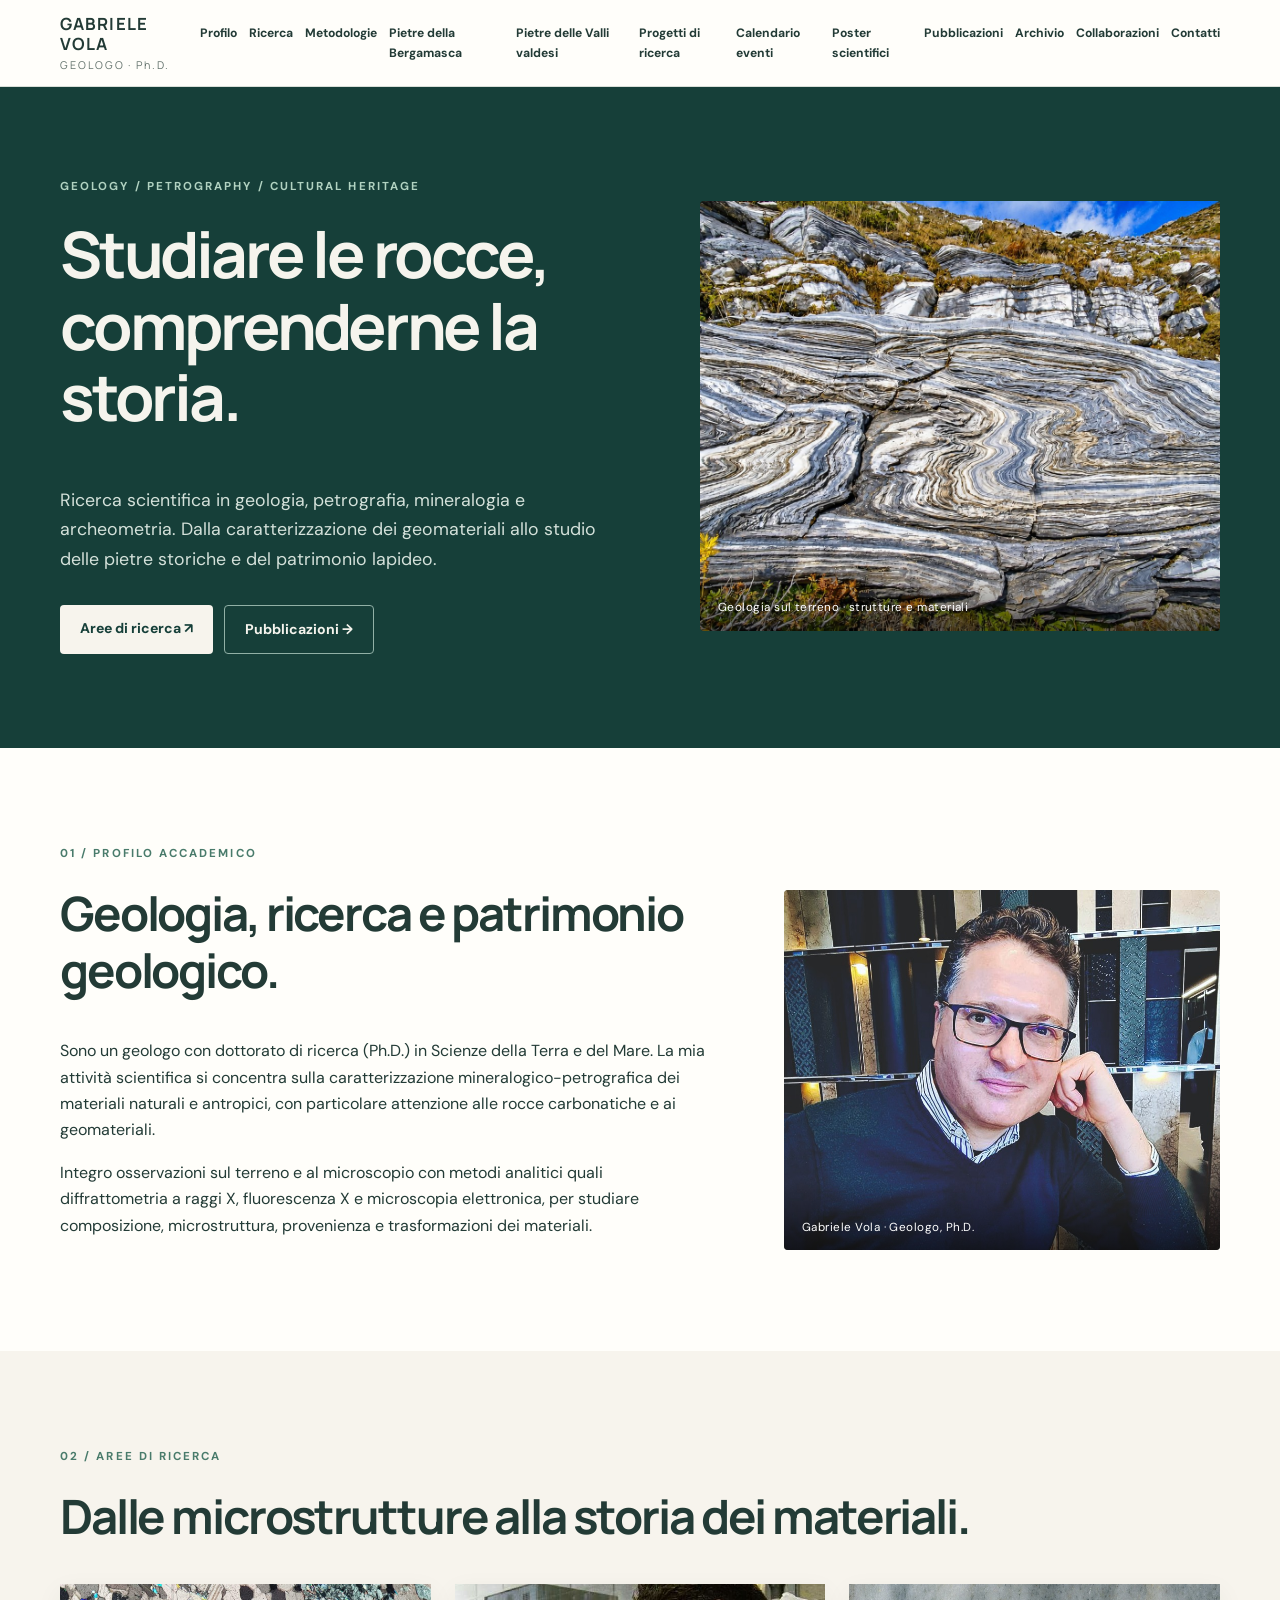
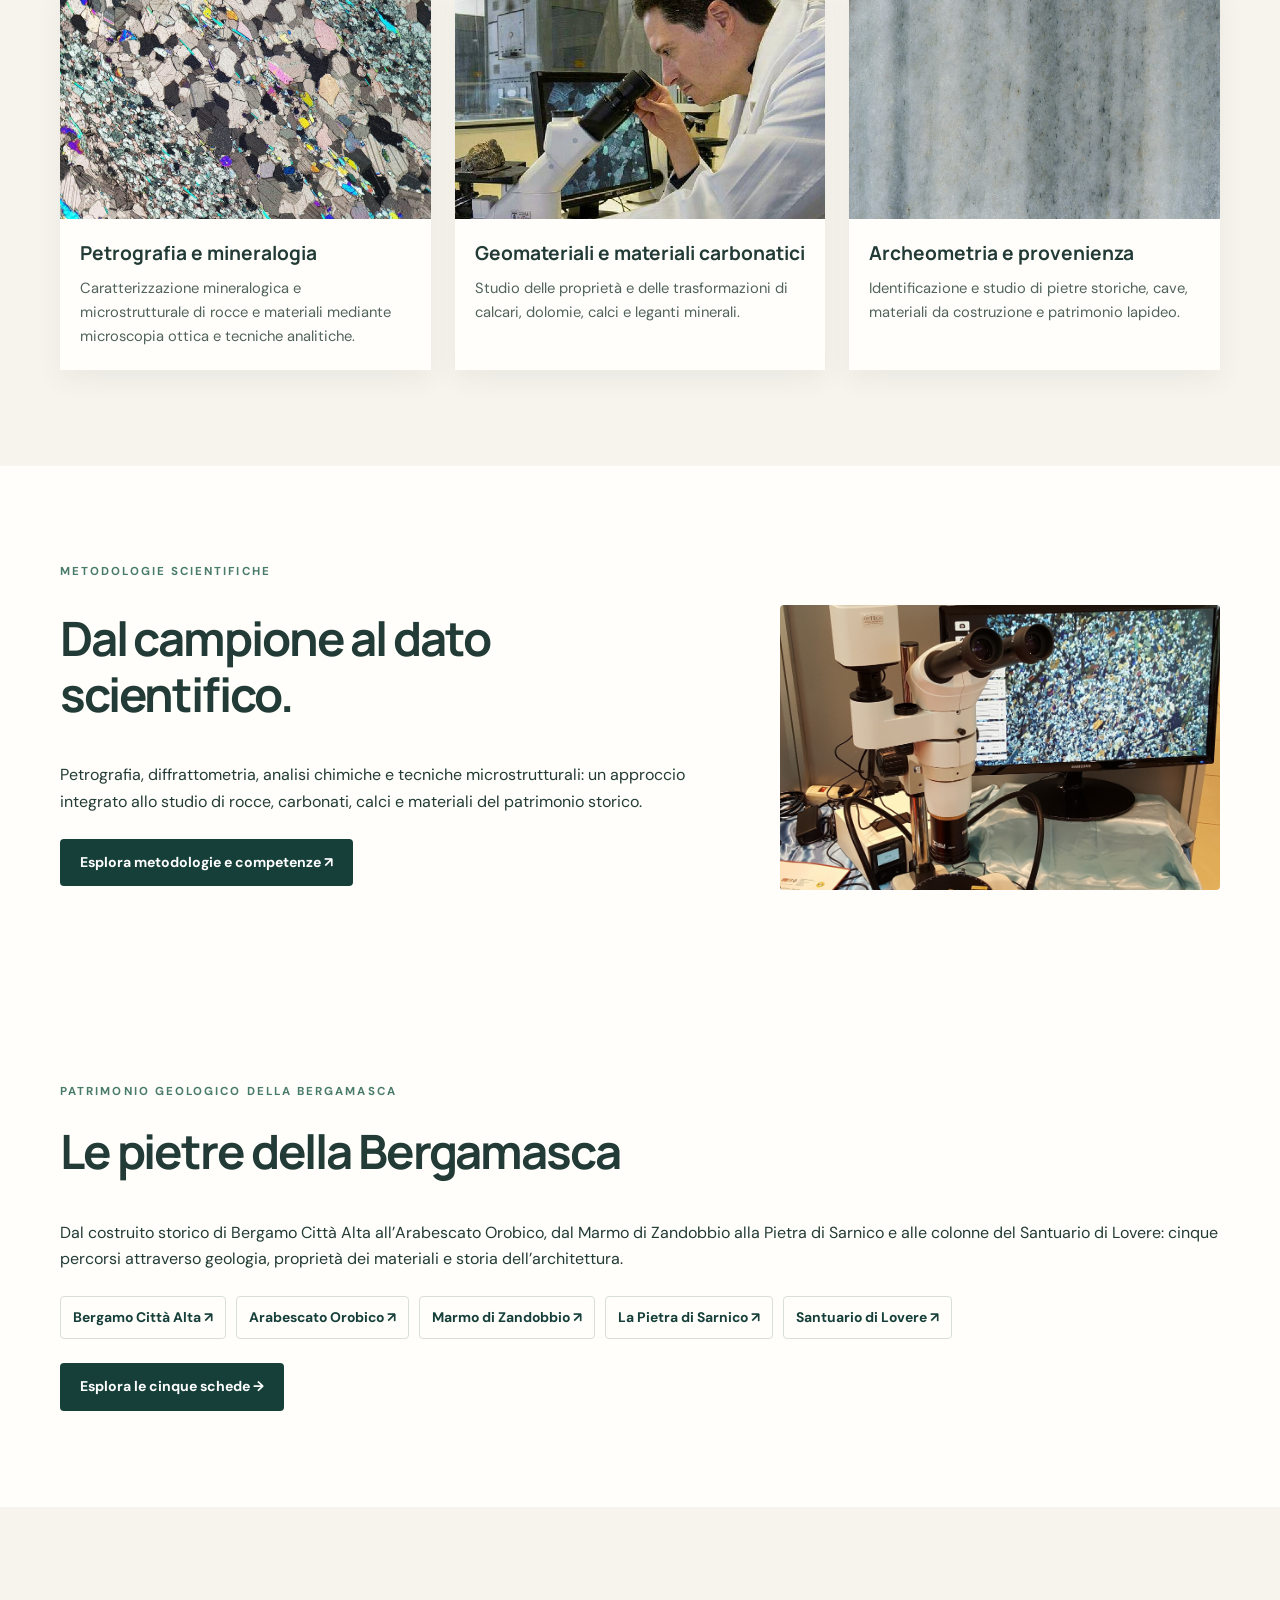
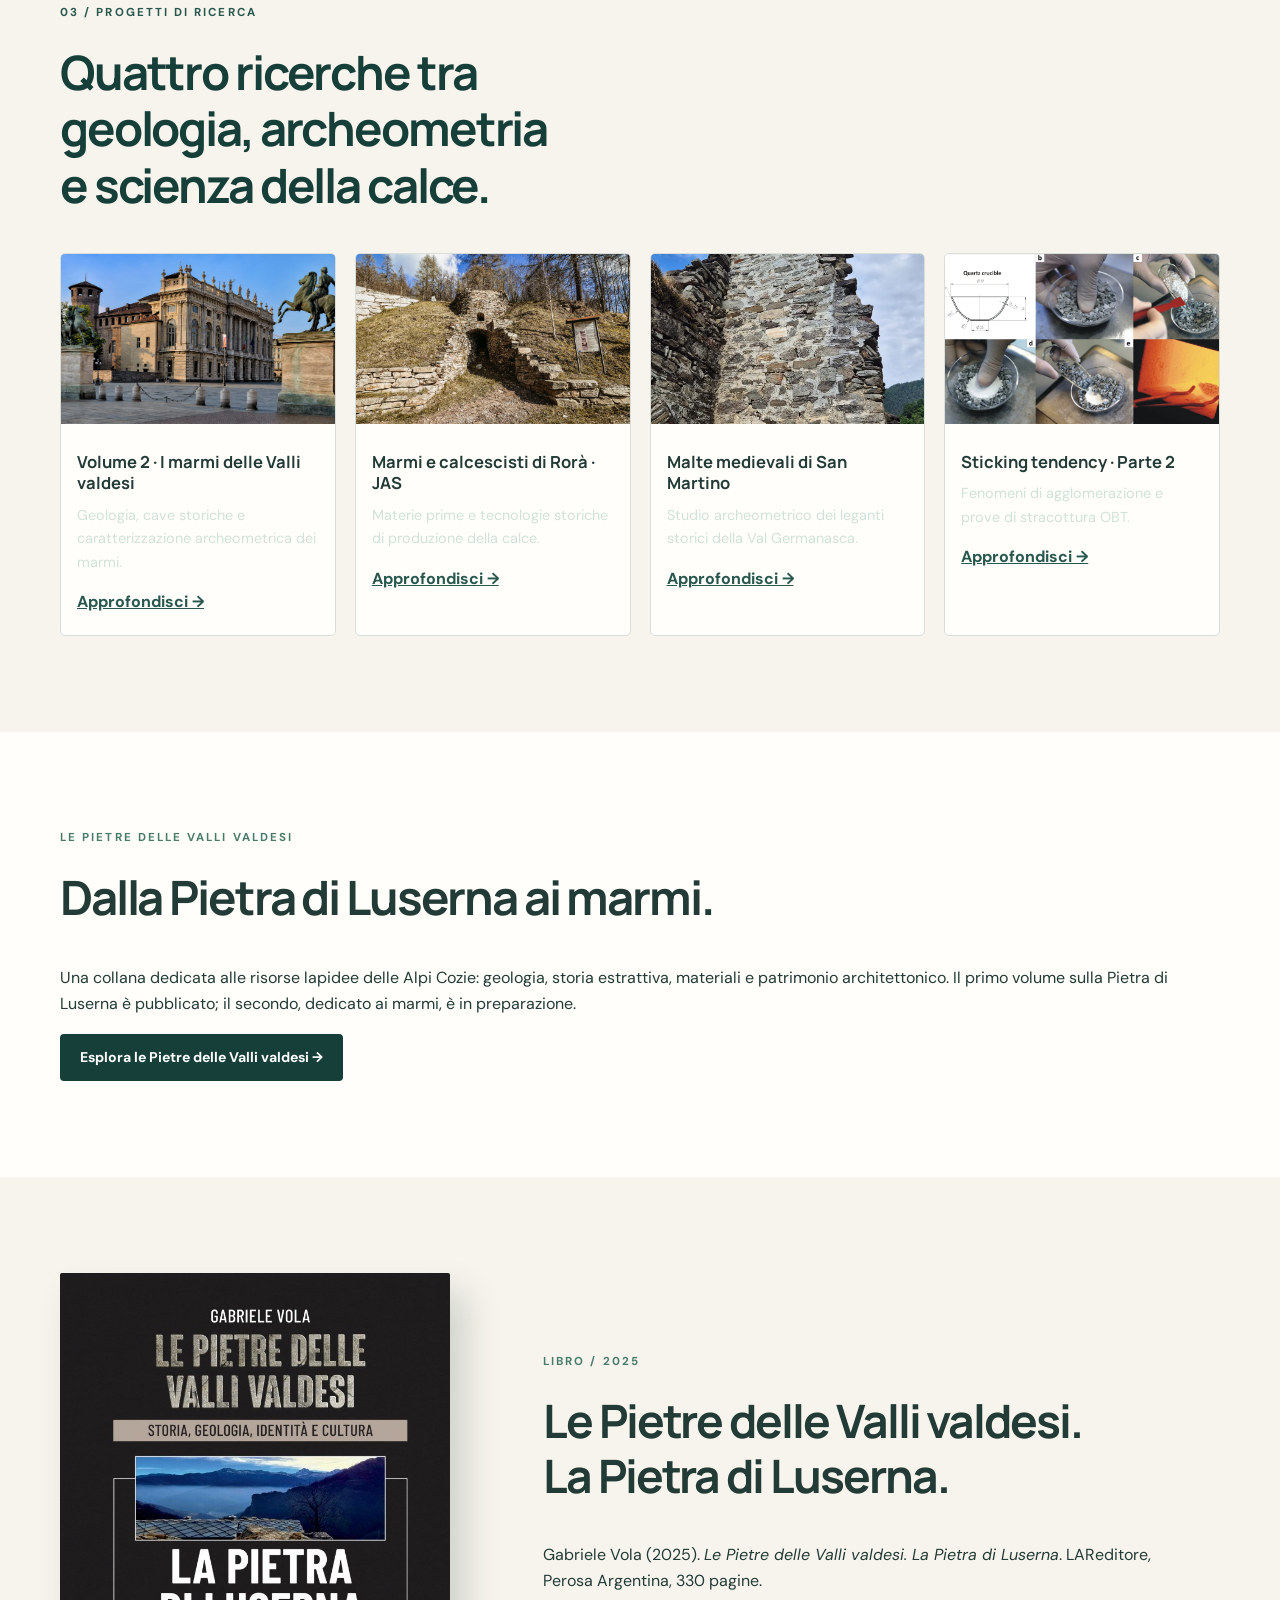
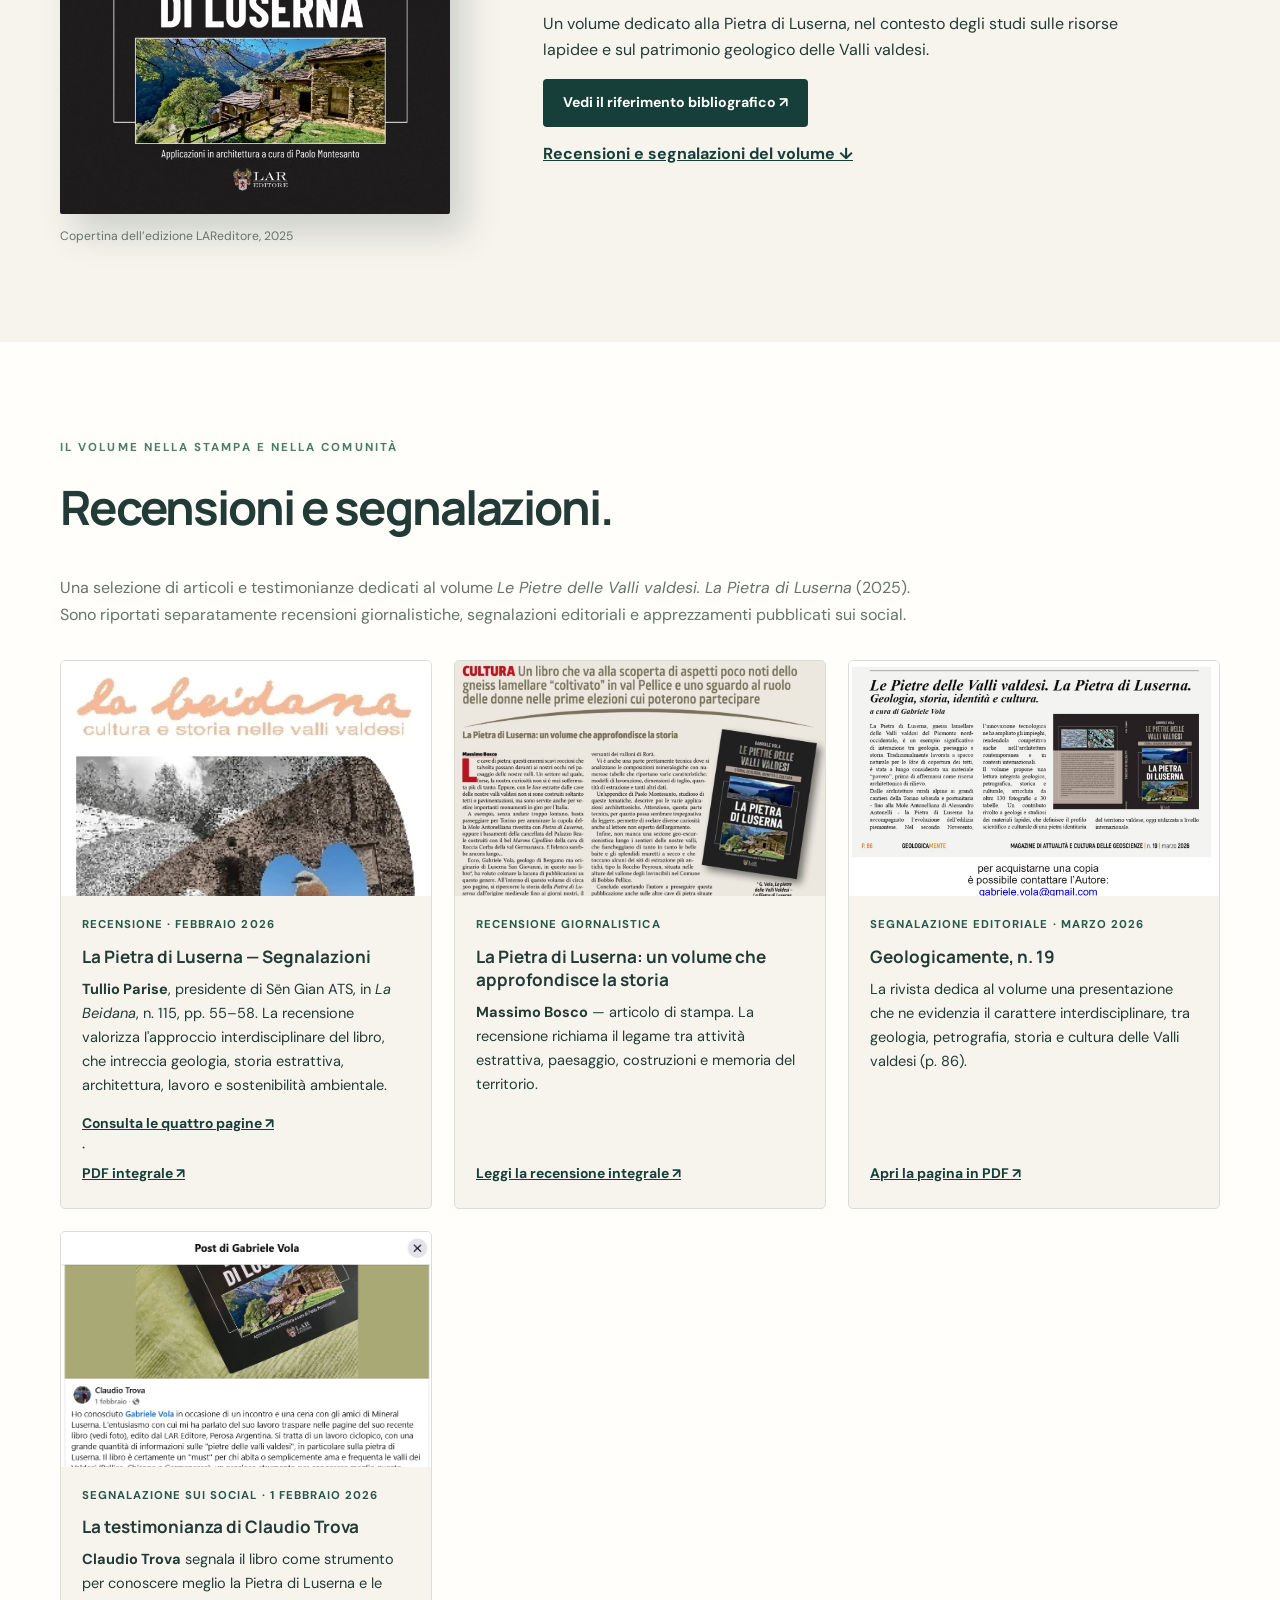
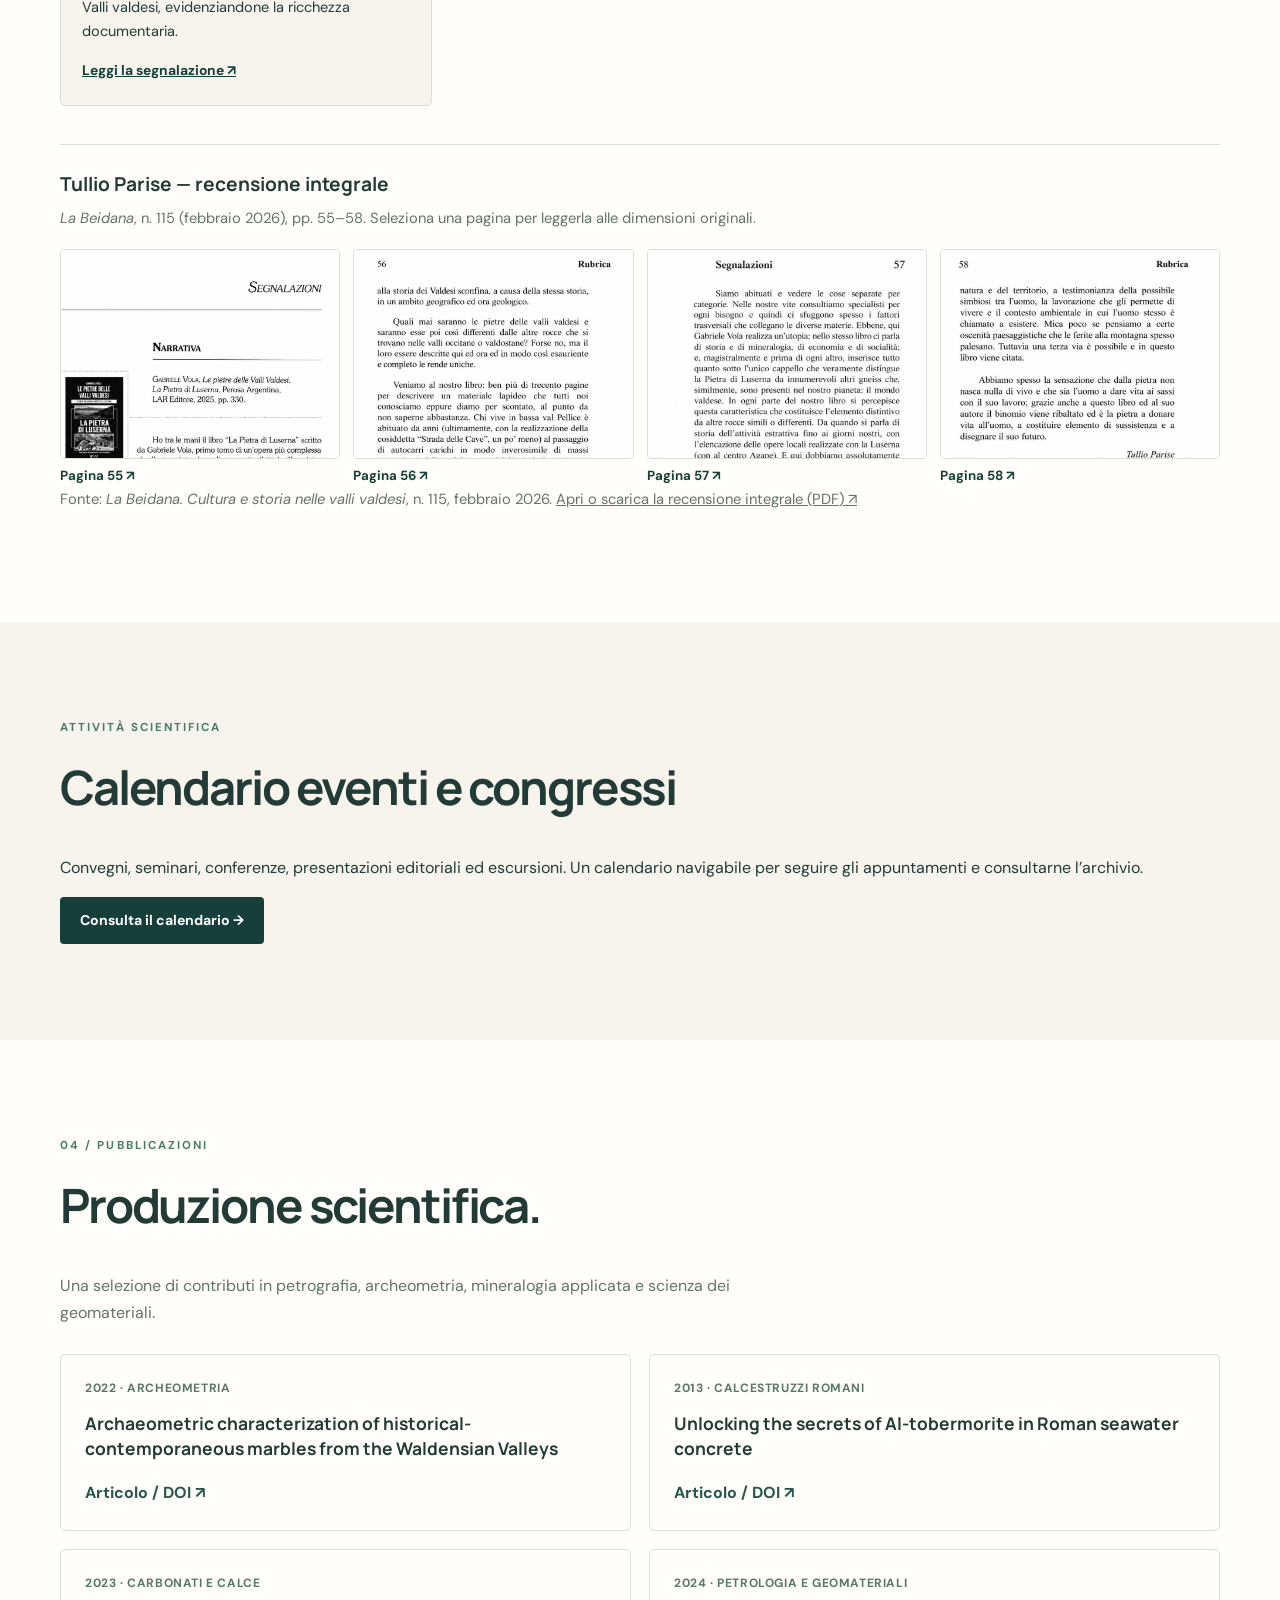
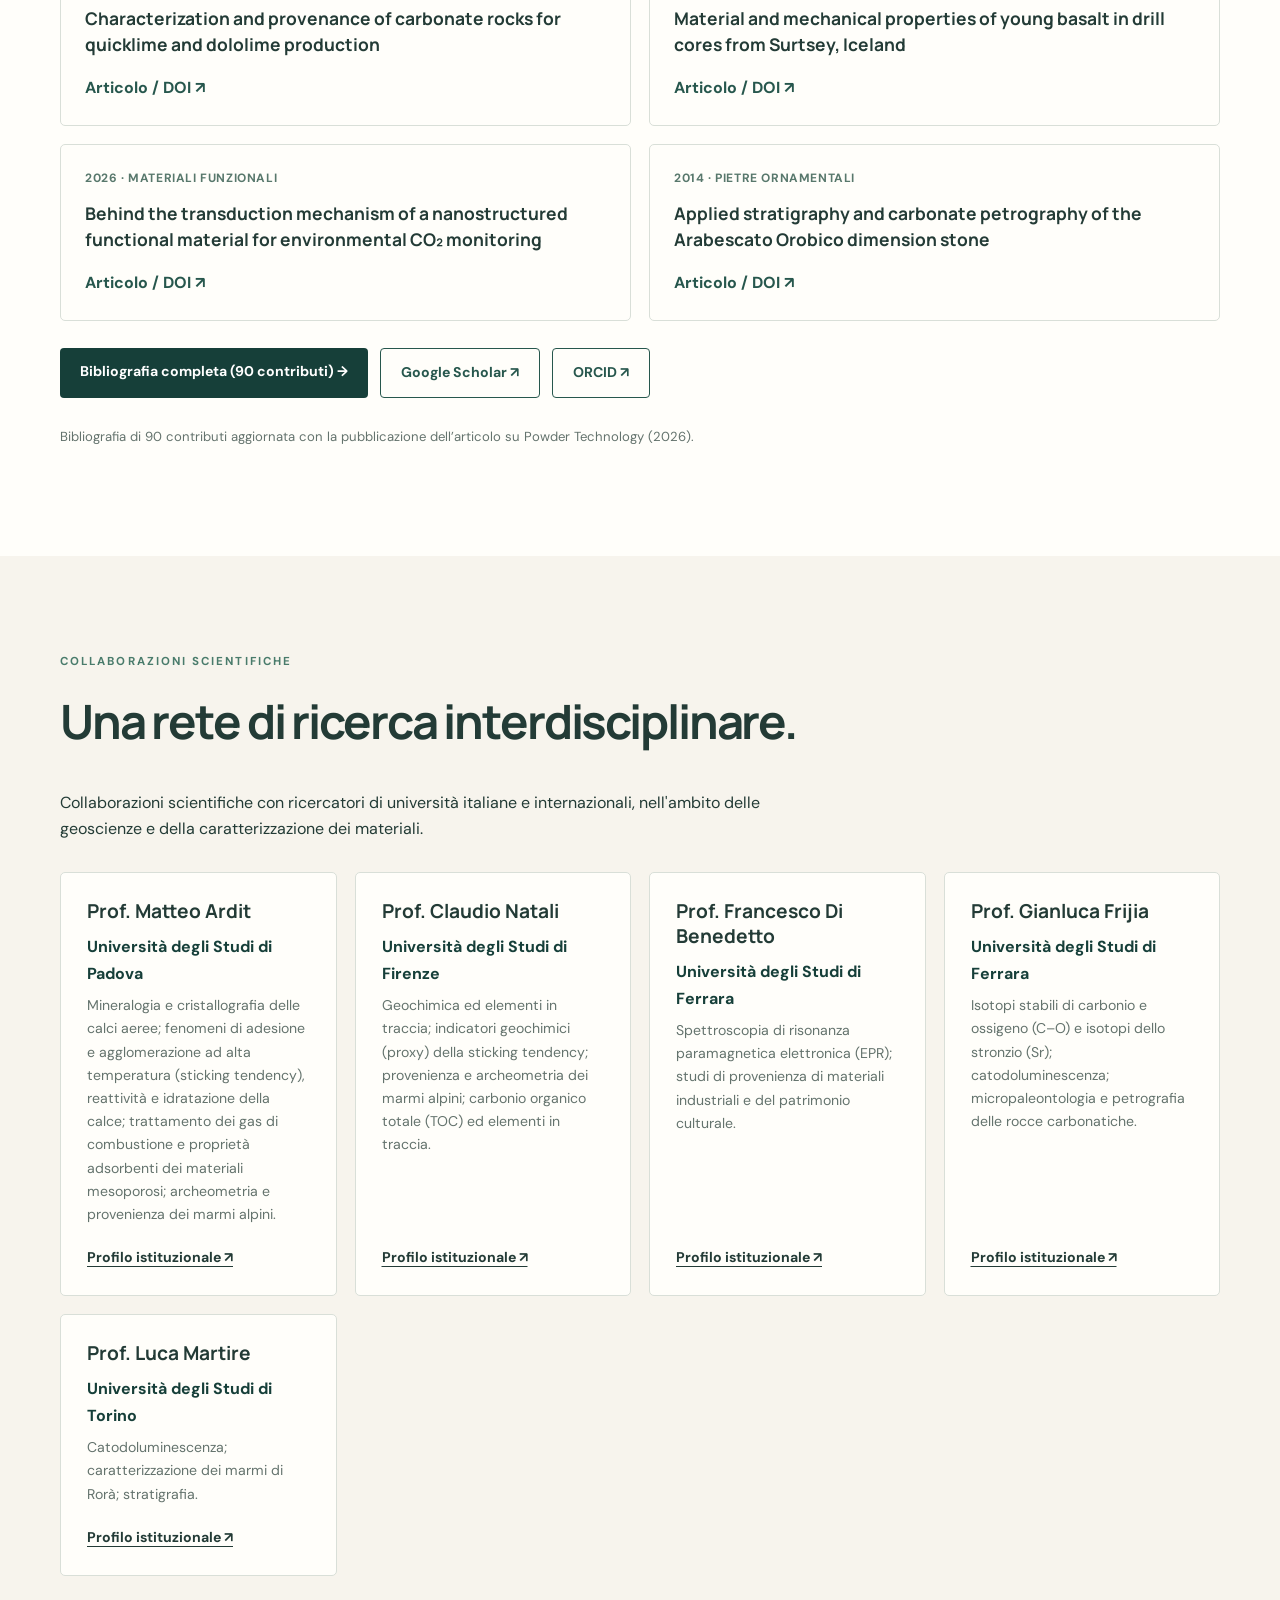
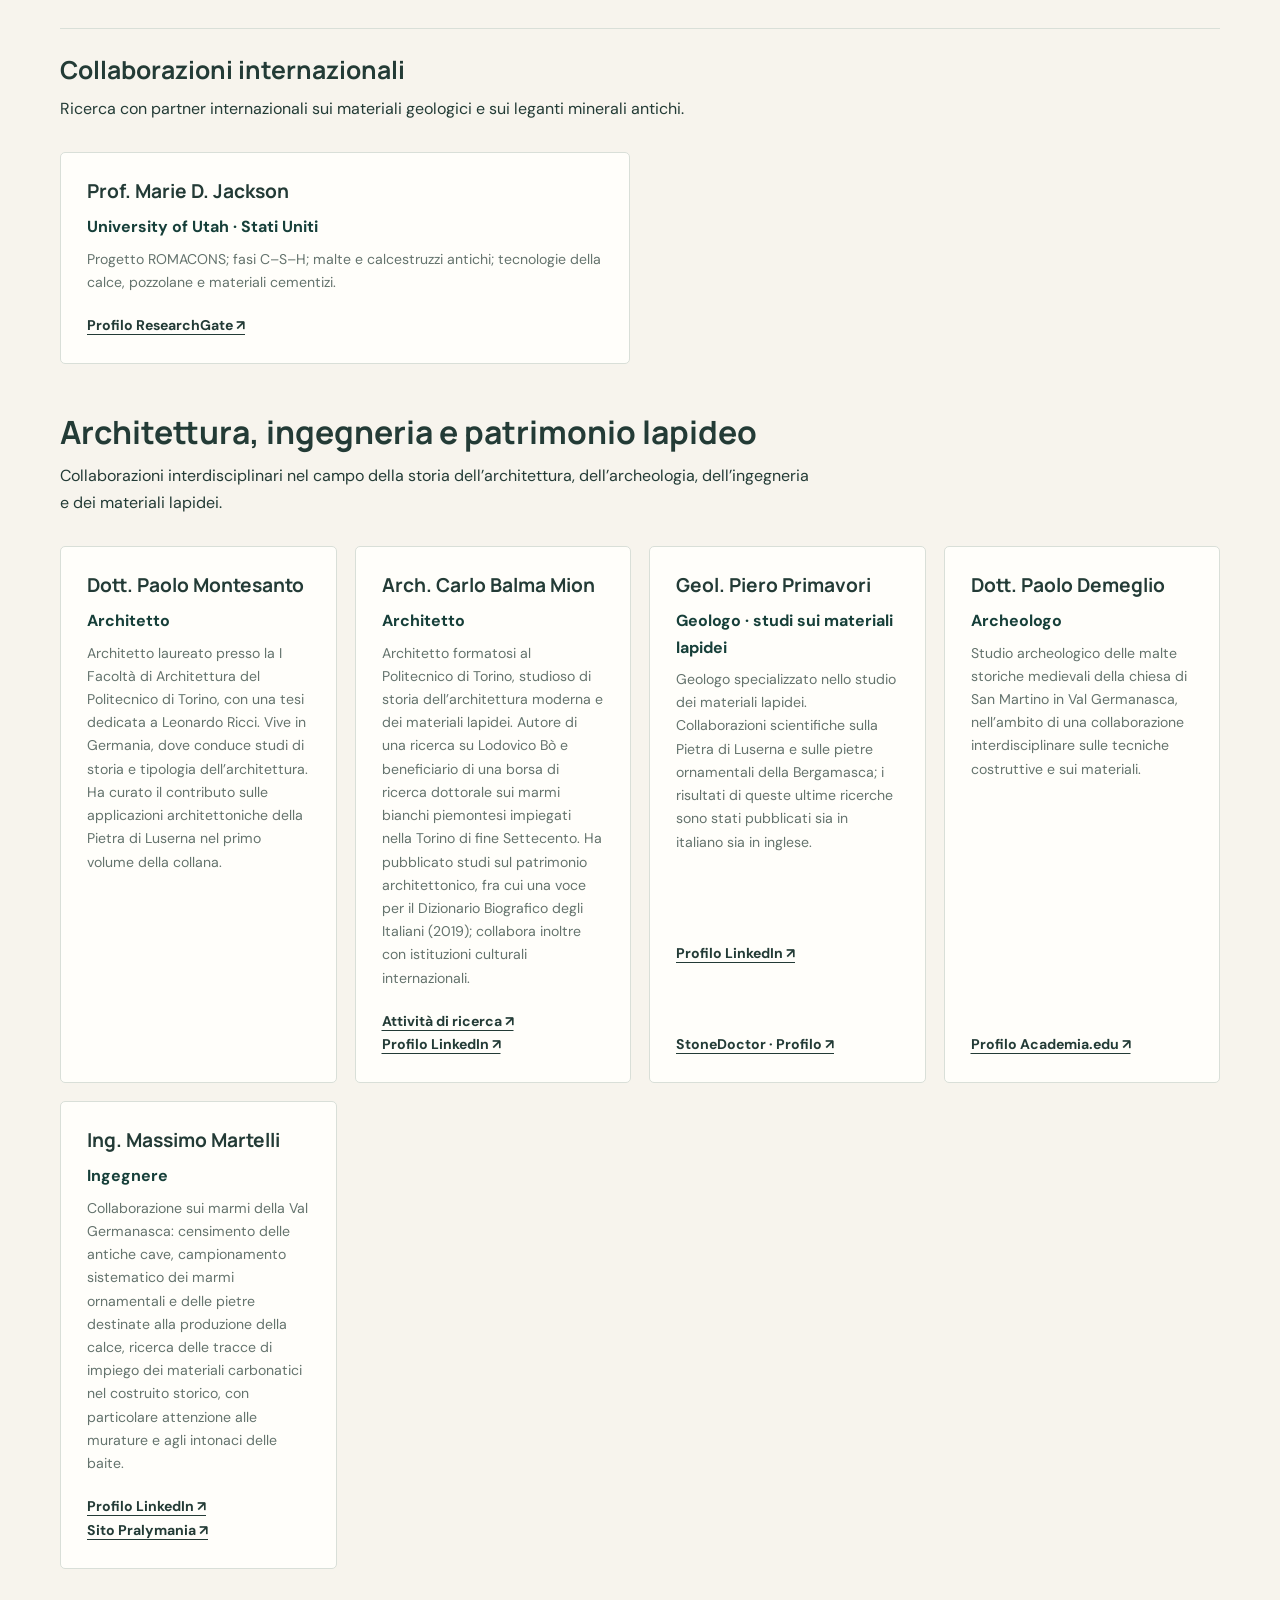
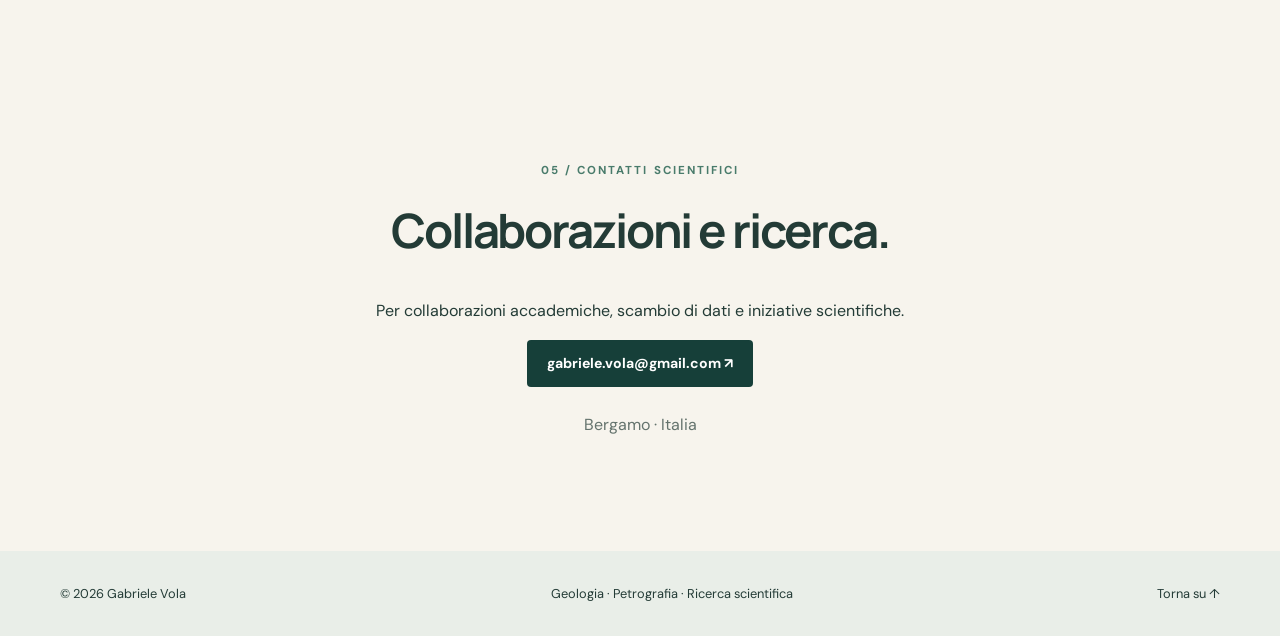
==== commit eea56cbe: "Aggiungi collegamento ad Archivio pubblicazioni" ====
--- a/index.html
+++ b/index.html
@@ -17,7 +17,7 @@
 </head>
 <body>
 <a class="skip" href="#contenuto">Salta al contenuto</a>
-<header class="header"><div class="shell nav"><a class="brand" href="#inizio"><strong>GABRIELE VOLA</strong><span>GEOLOGO · Ph.D.</span></a><button aria-controls="links" aria-expanded="false" aria-label="Apri menu" class="menu" id="menuToggle">☰</button><nav aria-label="Navigazione principale" id="links"><a href="index.html#profilo">Profilo</a><a href="index.html#ricerca">Ricerca</a><a href="metodologie.html">Metodologie</a><a href="pietre-bergamasca.html">Pietre della Bergamasca</a><a href="pietre-valdesi.html">Pietre delle Valli valdesi</a><a href="progetti-ricerca.html">Progetti di ricerca</a><a href="calendario-eventi.html">Calendario eventi</a><a href="poster-scientifici.html">Poster scientifici</a><a href="bibliografia.html">Pubblicazioni</a><a href="index.html#collaborazioni">Collaborazioni</a><a href="index.html#contatti">Contatti</a></nav></div></header>
+<header class="header"><div class="shell nav"><a class="brand" href="#inizio"><strong>GABRIELE VOLA</strong><span>GEOLOGO · Ph.D.</span></a><button aria-controls="links" aria-expanded="false" aria-label="Apri menu" class="menu" id="menuToggle">☰</button><nav aria-label="Navigazione principale" id="links"><a href="index.html#profilo">Profilo</a><a href="index.html#ricerca">Ricerca</a><a href="metodologie.html">Metodologie</a><a href="pietre-bergamasca.html">Pietre della Bergamasca</a><a href="pietre-valdesi.html">Pietre delle Valli valdesi</a><a href="progetti-ricerca.html">Progetti di ricerca</a><a href="calendario-eventi.html">Calendario eventi</a><a href="poster-scientifici.html">Poster scientifici</a><a href="bibliografia.html">Pubblicazioni</a><a href="archivio-pubblicazioni.html">Archivio</a><a href="index.html#collaborazioni">Collaborazioni</a><a href="index.html#contatti">Contatti</a></nav></div></header>
 <main id="contenuto">
 <section class="hero" id="inizio"><div class="shell hero-grid"><div><p class="eyebrow">GEOLOGY / PETROGRAPHY / CULTURAL HERITAGE</p><h1>Studiare le rocce, comprenderne la storia.</h1><p class="lead">Ricerca scientifica in geologia, petrografia, mineralogia e archeometria. Dalla caratterizzazione dei geomateriali allo studio delle pietre storiche e del patrimonio lapideo.</p><div class="actions"><a class="button light" href="#ricerca">Aree di ricerca ↗</a><a class="button outline" href="#pubblicazioni">Pubblicazioni →</a></div></div><figure class="hero-photo photo"><img alt="Strutture piegate in un affioramento di marmo" fetchpriority="high" src="images/caugis.jpg"/><figcaption>Geologia sul terreno · strutture e materiali</figcaption></figure></div></section>
 <section class="section shell" id="profilo"><p class="eyebrow dark">01 / PROFILO ACCADEMICO</p><div class="profile-layout"><div><h2>Geologia, ricerca e patrimonio geologico.</h2><p>Sono un geologo con dottorato di ricerca (Ph.D.) in Scienze della Terra e del Mare. La mia attività scientifica si concentra sulla caratterizzazione mineralogico-petrografica dei materiali naturali e antropici, con particolare attenzione alle rocce carbonatiche e ai geomateriali.</p><p>Integro osservazioni sul terreno e al microscopio con metodi analitici quali diffrattometria a raggi X, fluorescenza X e microscopia elettronica, per studiare composizione, microstruttura, provenienza e trasformazioni dei materiali.</p></div><figure class="profile-photo photo"><img alt="Ritratto di Gabriele Vola" loading="lazy" src="images/profilo.jpg"/><figcaption>Gabriele Vola · Geologo, Ph.D.</figcaption></figure></div></section>
--- a/style.css
+++ b/style.css
@@ -114,6 +114,8 @@
 /* Fotografie della Bergamasca, ottobre 2026 */
 .stone-photo-figure{margin:0;min-width:0;display:flex;flex-direction:column;background:#e7e8e2}
 .stone-photo-figure>img{display:block;width:100%;height:100%;min-height:310px;max-height:500px;object-fit:cover;flex:1}
+.stone-photo-figure>a{display:flex;align-items:flex-start;justify-content:center;width:100%;max-height:500px;min-width:0;overflow:hidden;background:#e7e8e2}
+.stone-photo-figure>a>img{display:block;width:100%;height:auto;max-height:500px;object-fit:contain}
 .stone-photo-figure figcaption{padding:12px 16px;font-size:.8rem;line-height:1.45;color:#46554e;background:#f3f3ef}
 .stone-gallery{display:grid;grid-template-columns:repeat(2,minmax(0,1fr));gap:12px;margin-top:18px}
 .stone-gallery figure{margin:0;min-width:0}
@@ -134,4 +136,17 @@
 .stone-biblio li{margin-bottom:.55rem;line-height:1.55;}
 
 /* Archivio poster scientifici */
-.poster-archive-grid{display:grid;grid-template-columns:repeat(auto-fit,minmax(min(100%,280px),1fr));gap:1.25rem;margin-top:1.5rem}.poster-archive-card,.poster-empty{background:white;border:1px solid var(--line);border-radius:16px;padding:1.35rem;box-shadow:0 4px 18px #153b3012}.poster-archive-card img{width:100%;height:270px;object-fit:contain;background:#f3f4f2;border-radius:10px}.poster-archive-card h2{font-size:1.15rem;line-height:1.4}.poster-archive-card small{color:var(--muted);font-weight:700}.poster-actions{display:flex;flex-wrap:wrap;gap:.75rem}.poster-actions a{color:var(--green);font-weight:700}.poster-empty{grid-column:1/-1}
+.poster-archive-grid{display:grid;grid-template-columns:repeat(auto-fit,minmax(min(100%,280px),1fr));gap:1.25rem;margin-top:1.5rem}.poster-archive-card,.poster-empty{background:white;border:1px solid var(--line);border-radius:16px;padding:1.35rem;box-shadow:0 4px 18px #153b3012}.poster-archive-card img{display:block;width:100%;height:440px;object-fit:contain;background:#f3f4f2;border-radius:10px}.poster-archive-card .poster-preview-link{display:block}.poster-archive-card .poster-preview-link:focus-visible{outline:3px solid var(--green);outline-offset:4px;border-radius:10px}@media(max-width:600px){.poster-archive-card img{height:390px}}.poster-archive-card h2{font-size:1.15rem;line-height:1.4}.poster-archive-card small{color:var(--muted);font-weight:700}.poster-actions{display:flex;flex-wrap:wrap;gap:.75rem}.poster-actions a{color:var(--green);font-weight:700}.poster-empty{grid-column:1/-1}
+
+
+/* Inventario litotipi delle colonne del Santuario di Lovere */
+.stone-detail{min-width:0}
+.lovere-catalogue{margin:24px 0}
+.lovere-table-scroll{max-width:100%;overflow-x:auto;overscroll-behavior-x:contain;border:1px solid #d7ded8;border-radius:5px}
+.lovere-table{width:100%;min-width:720px;border-collapse:collapse;font-size:.82rem;line-height:1.45}
+.lovere-table th,.lovere-table td{padding:10px 11px;border-bottom:1px solid #d7ded8;vertical-align:top;text-align:left}
+.lovere-table thead th{background:#e8efea;color:#284a3c;font-weight:700}
+.lovere-table tbody tr:nth-child(even){background:#f7f8f5}
+.lovere-table tbody tr:last-child>*{border-bottom:0}
+.lovere-table th:first-child{white-space:nowrap}
+@media(max-width:720px){.lovere-table-scroll{margin-right:0}.lovere-table{min-width:650px}}
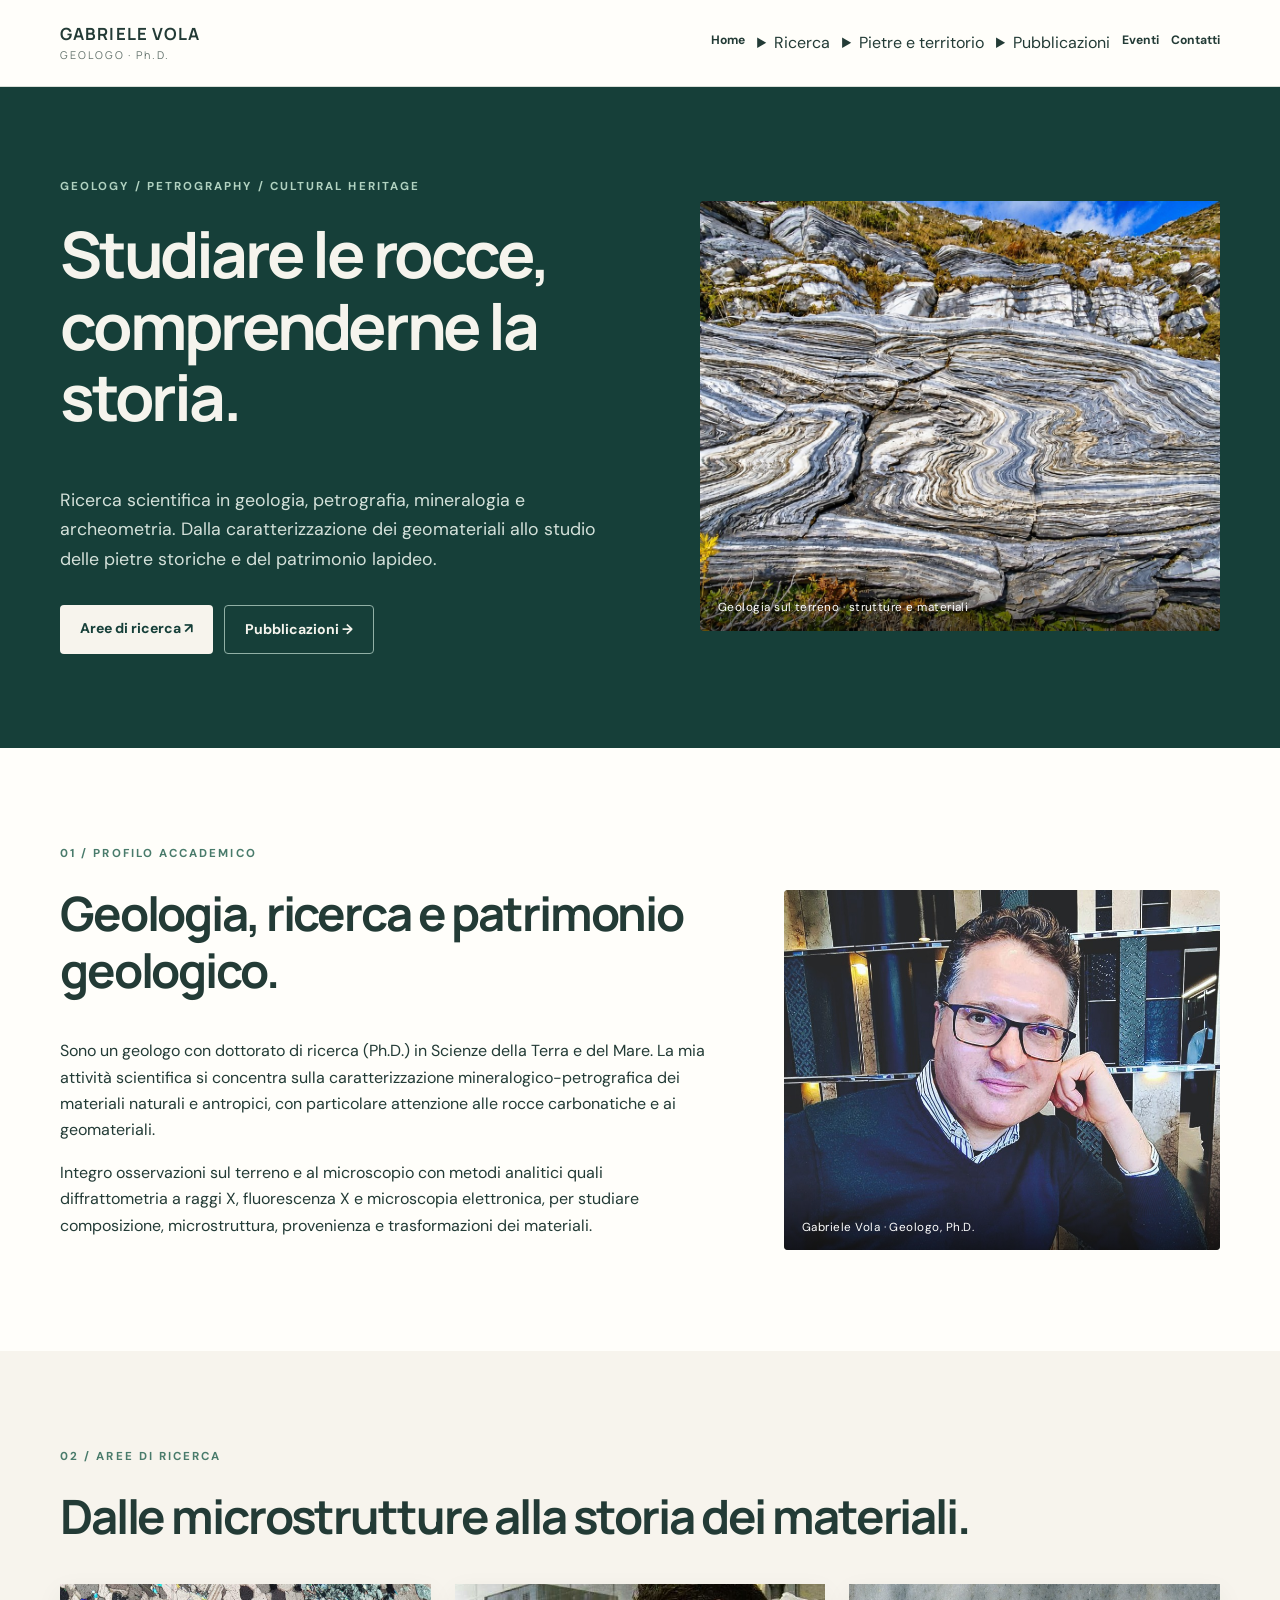
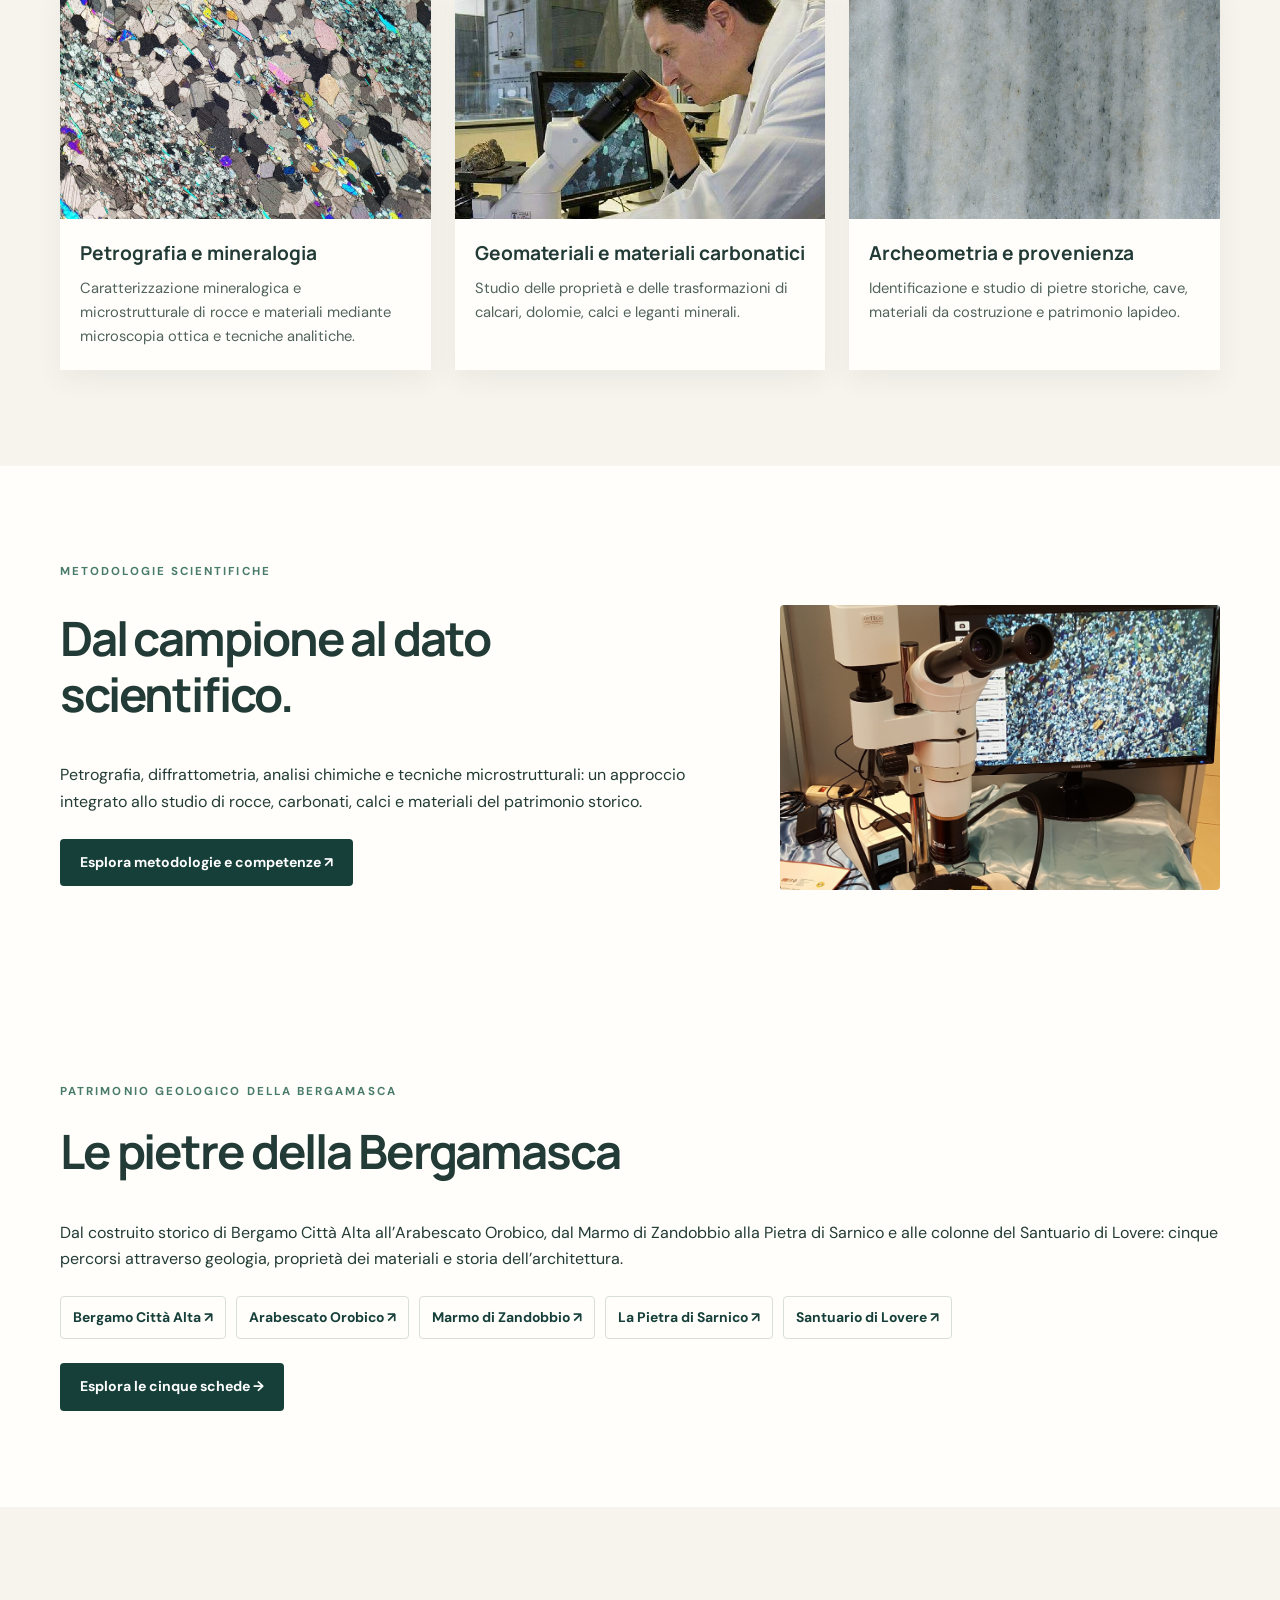
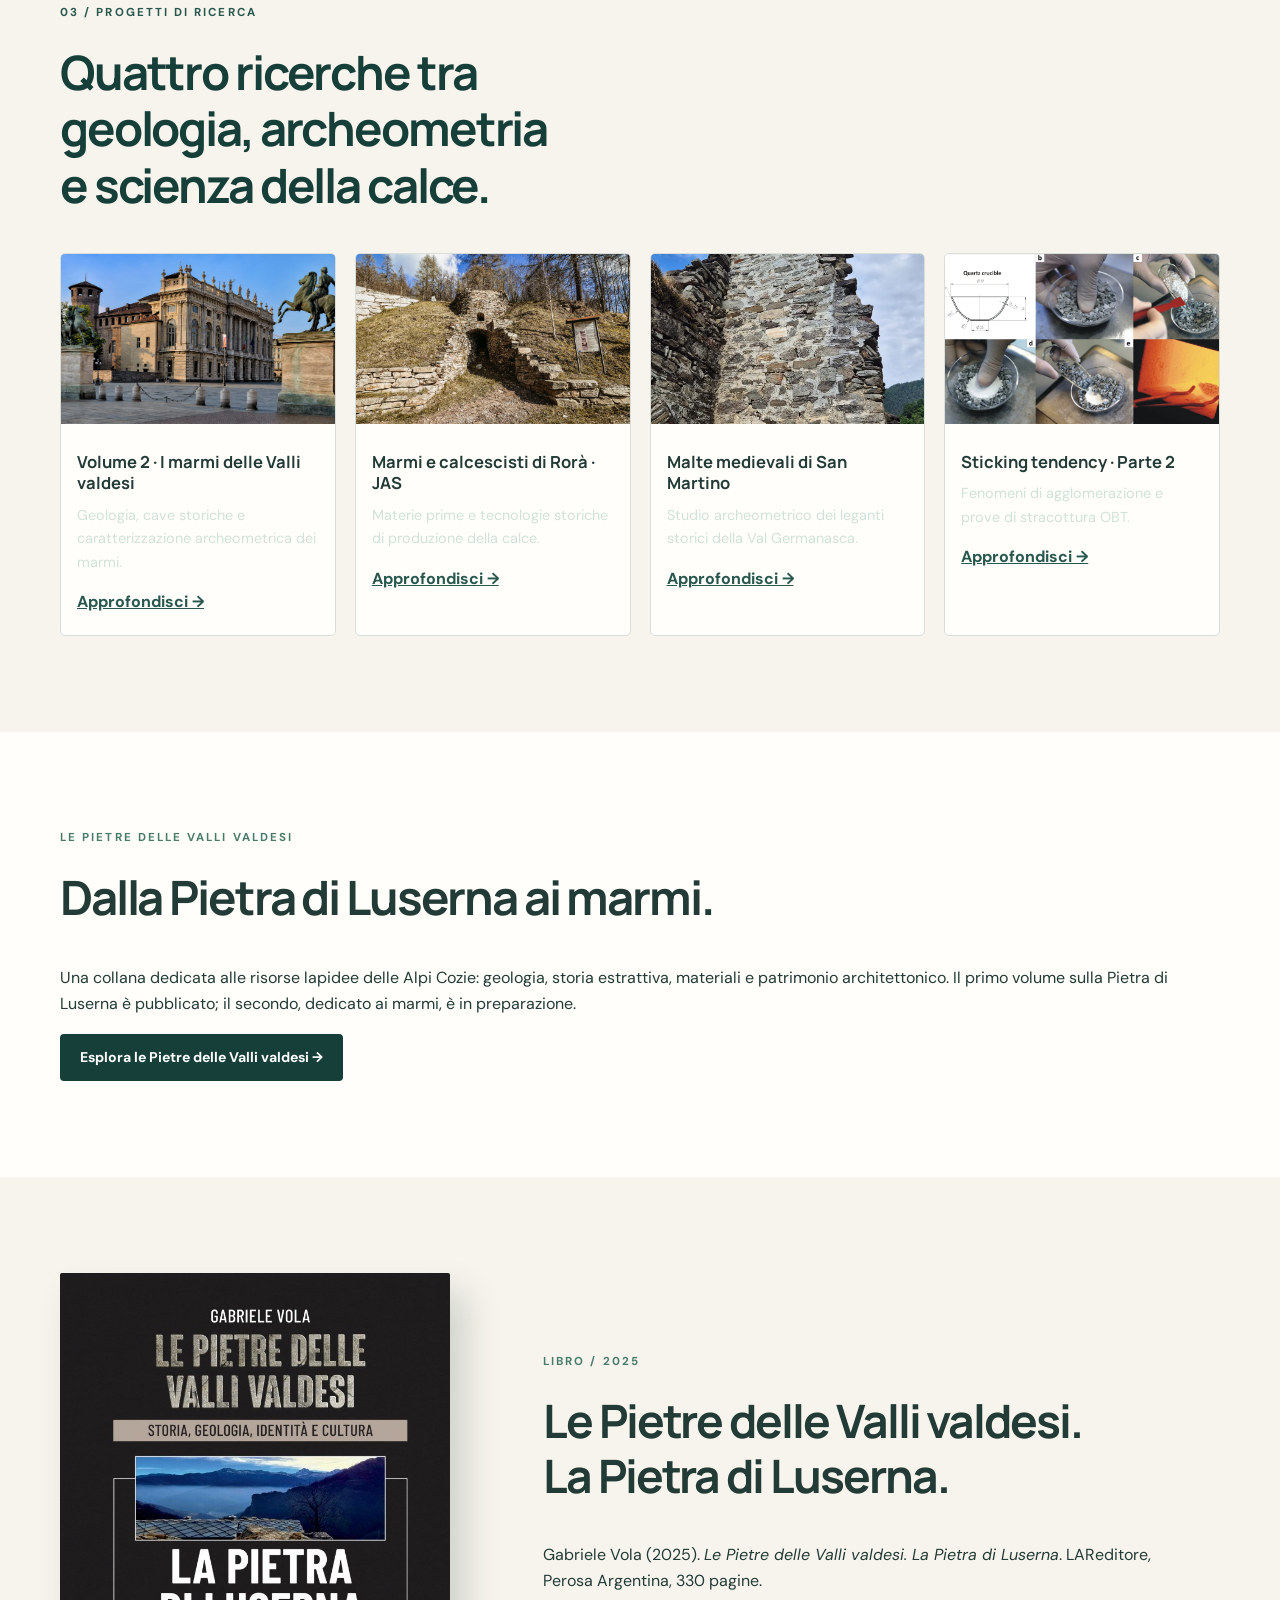
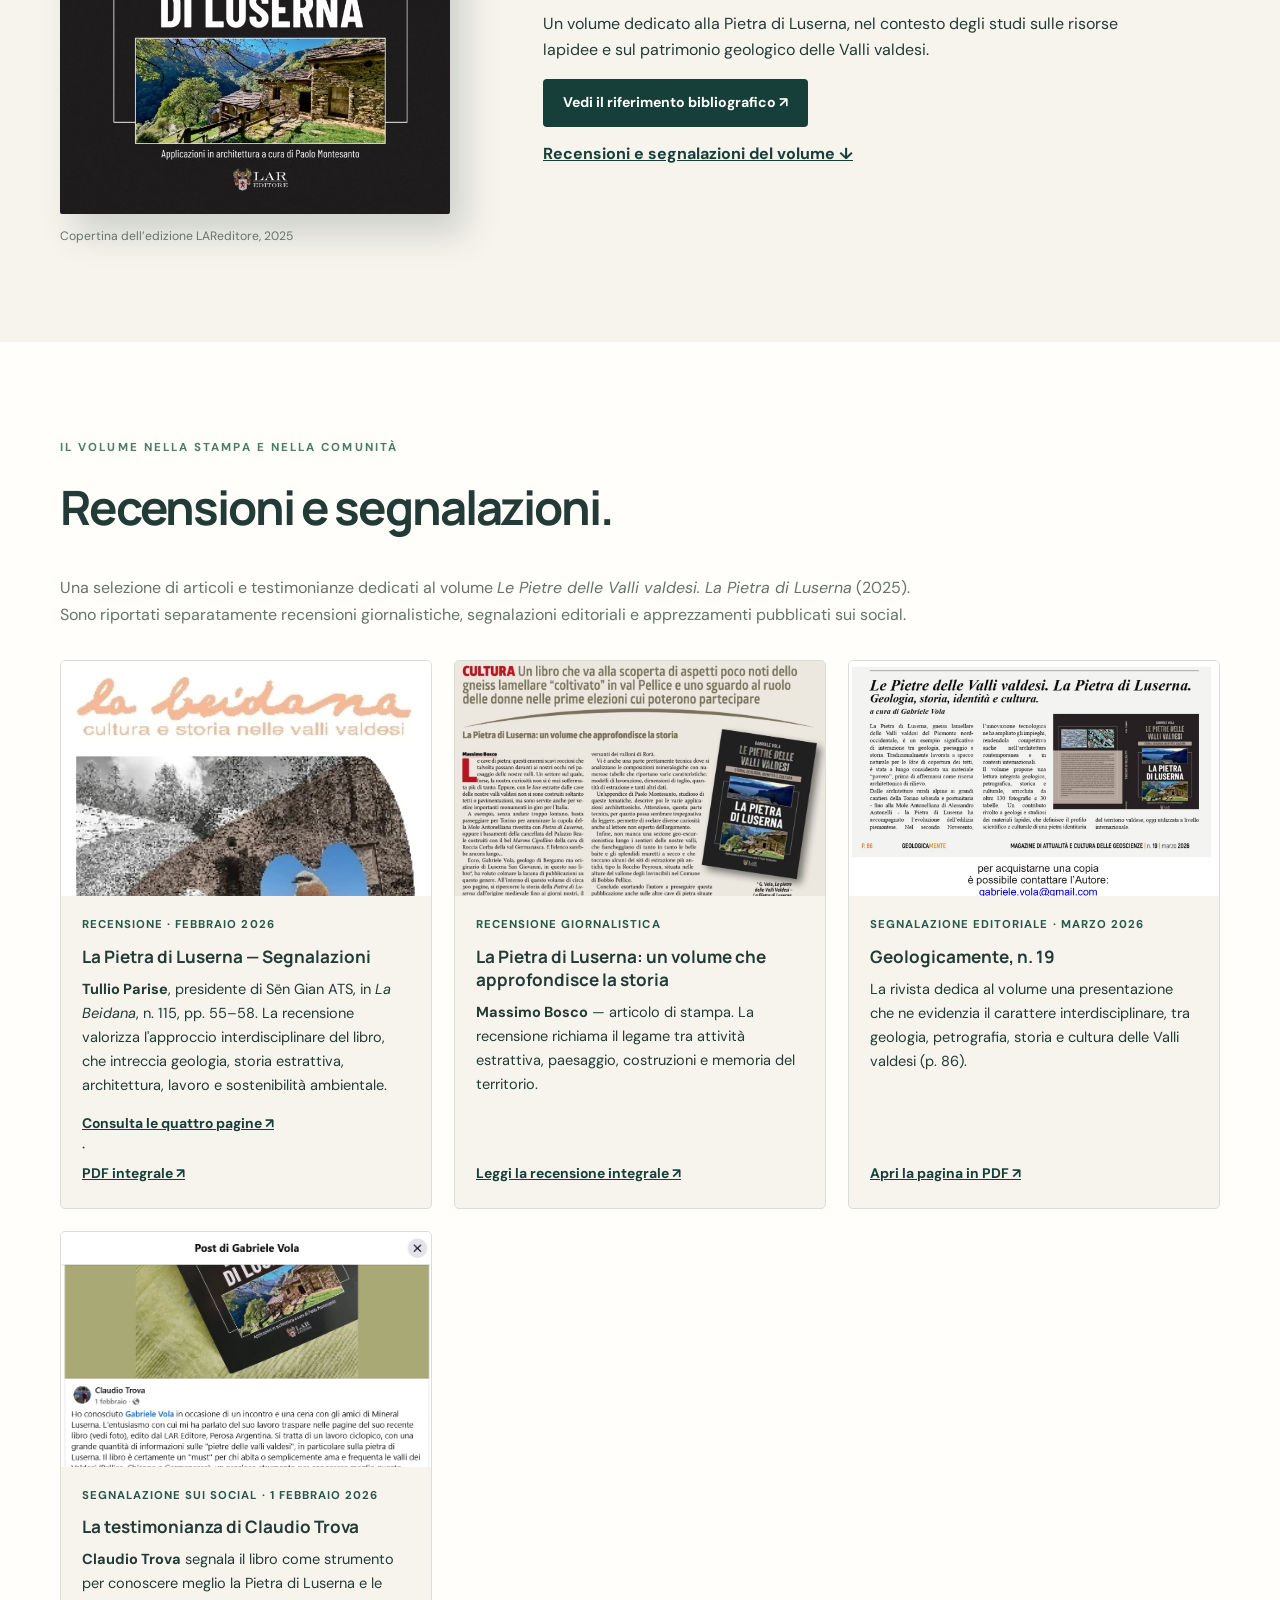
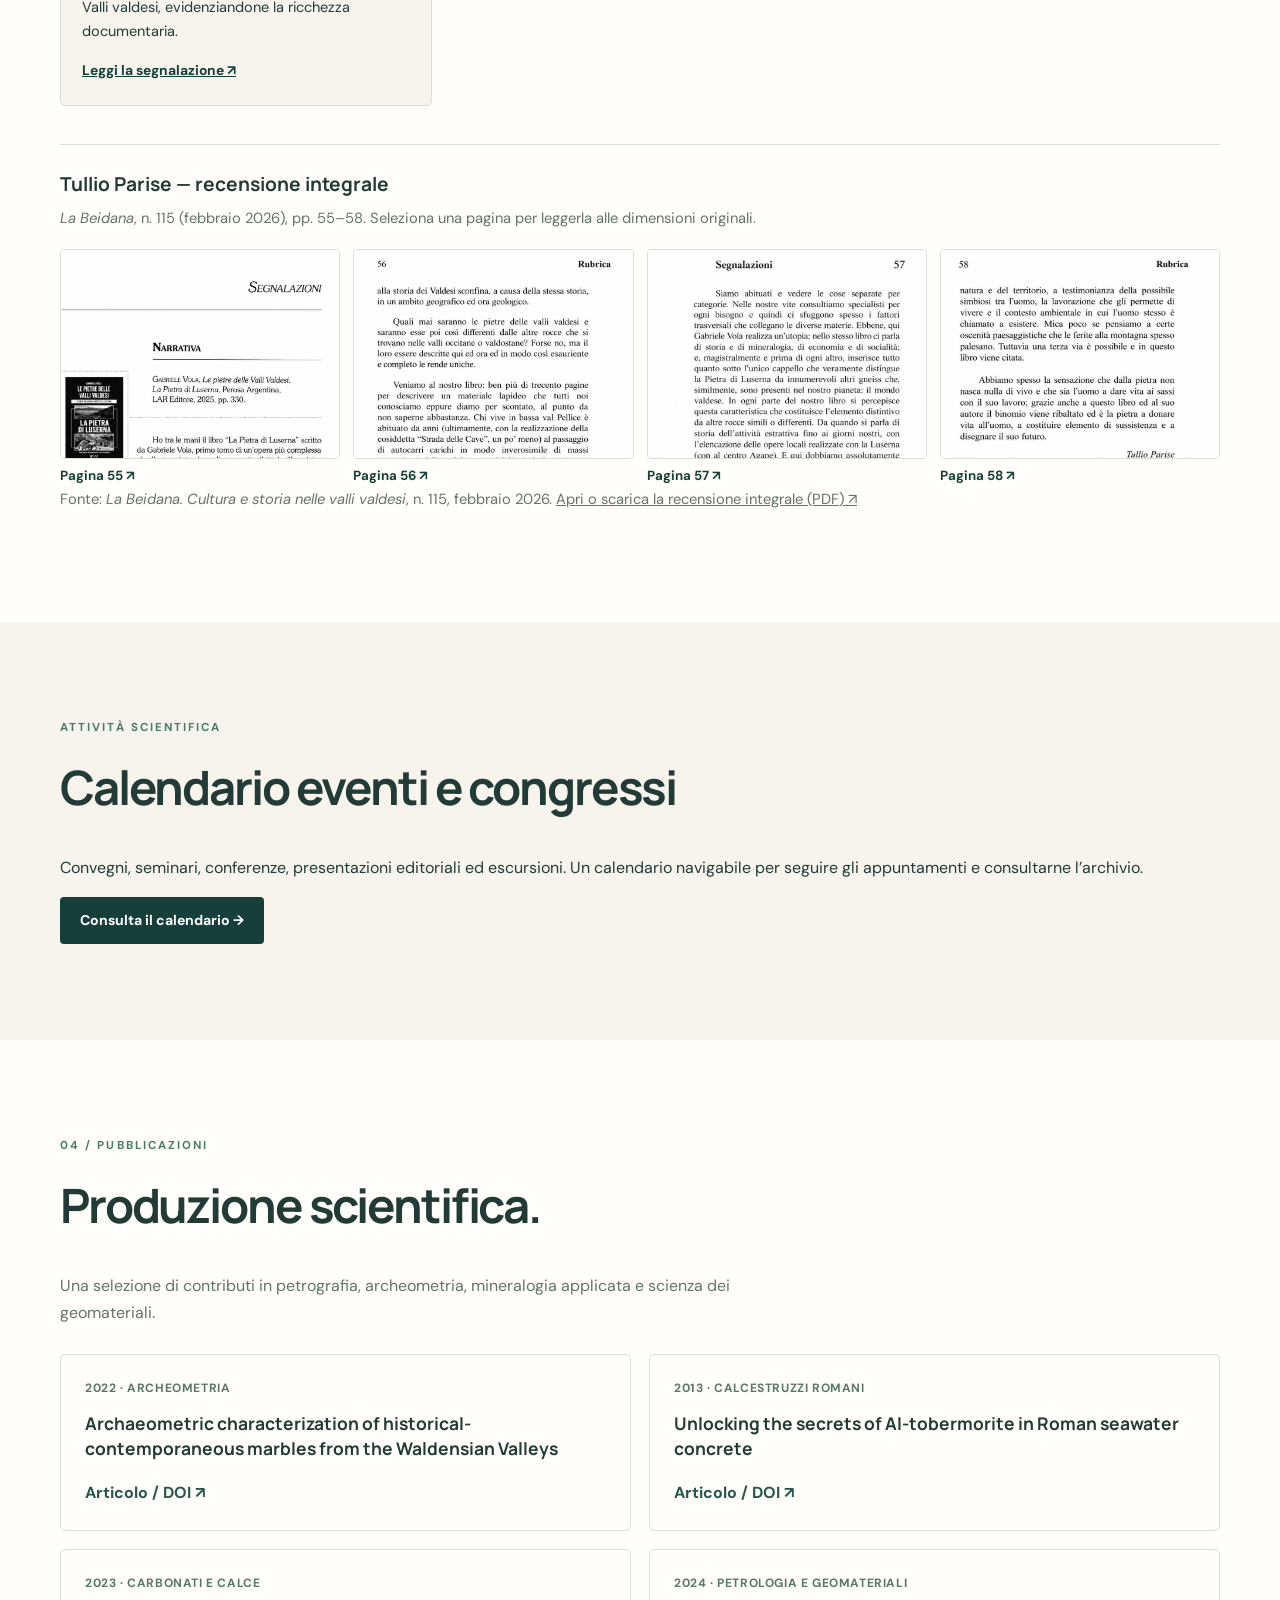
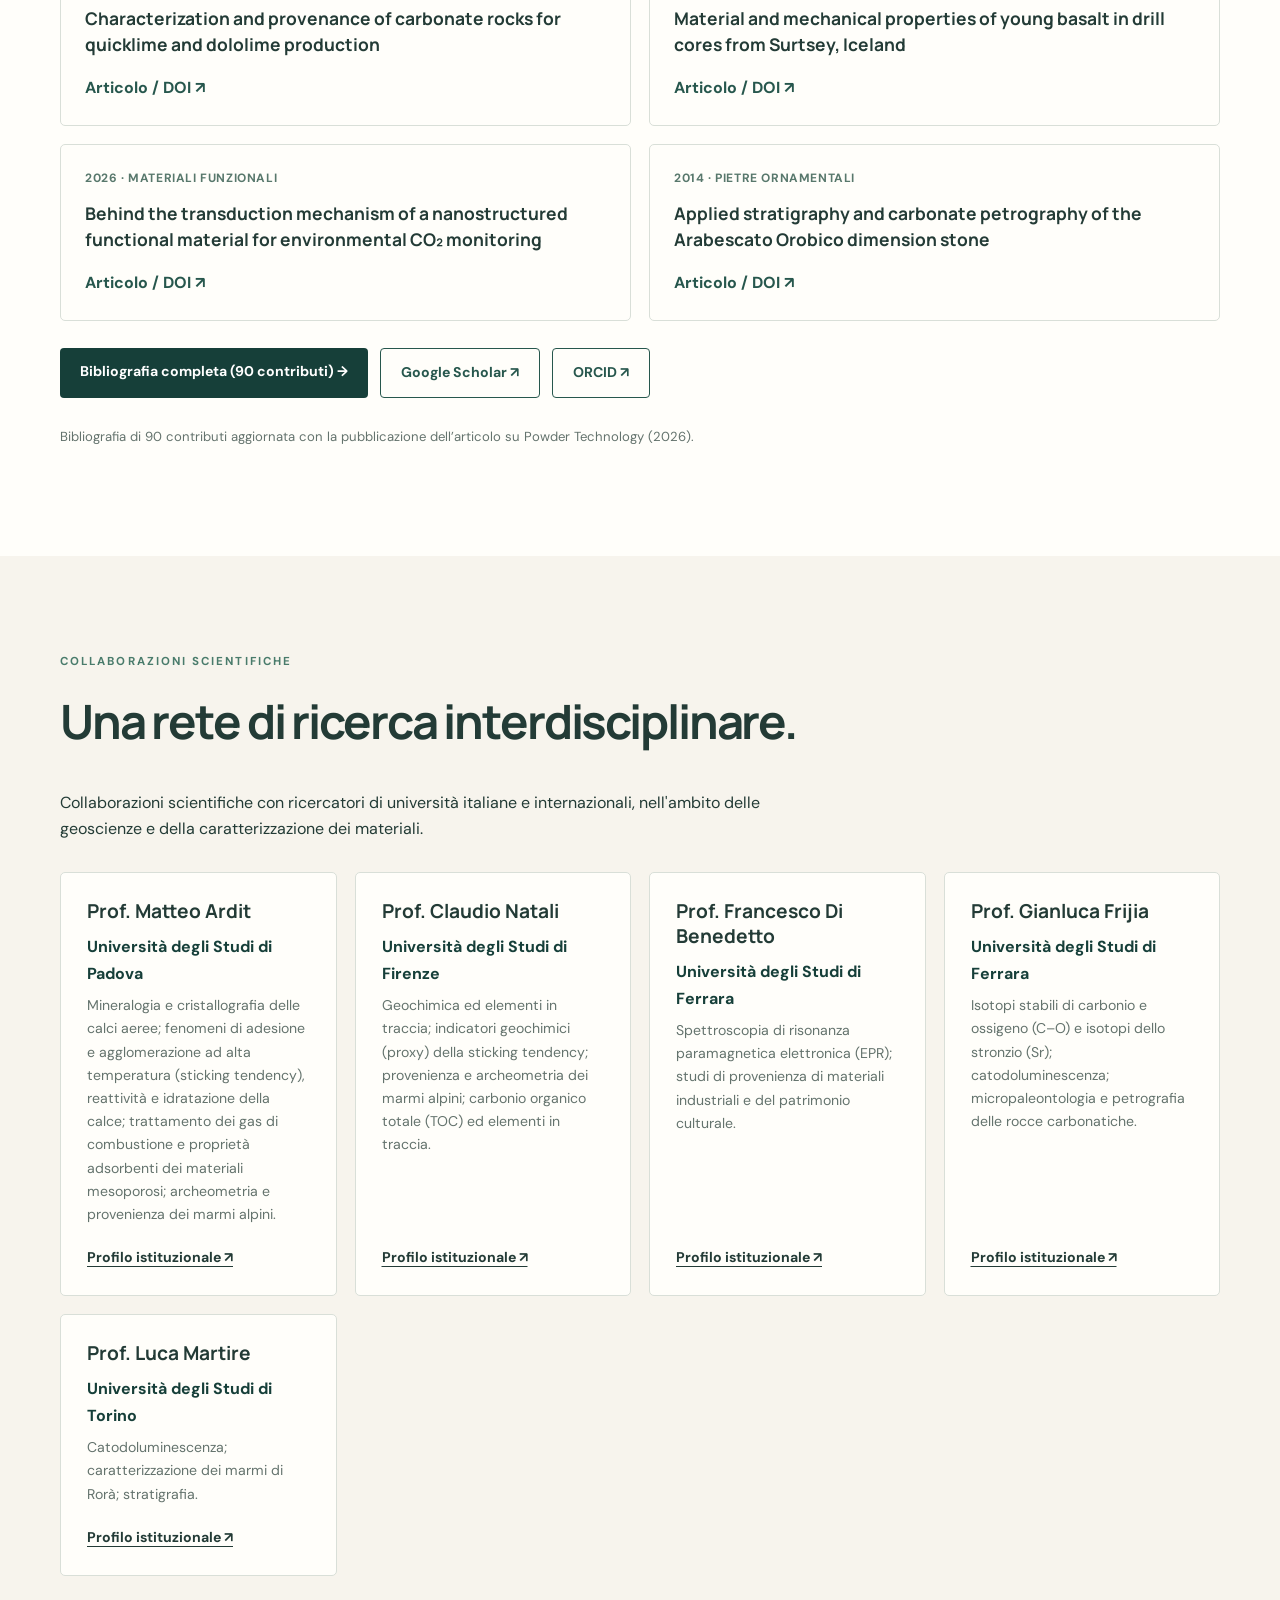
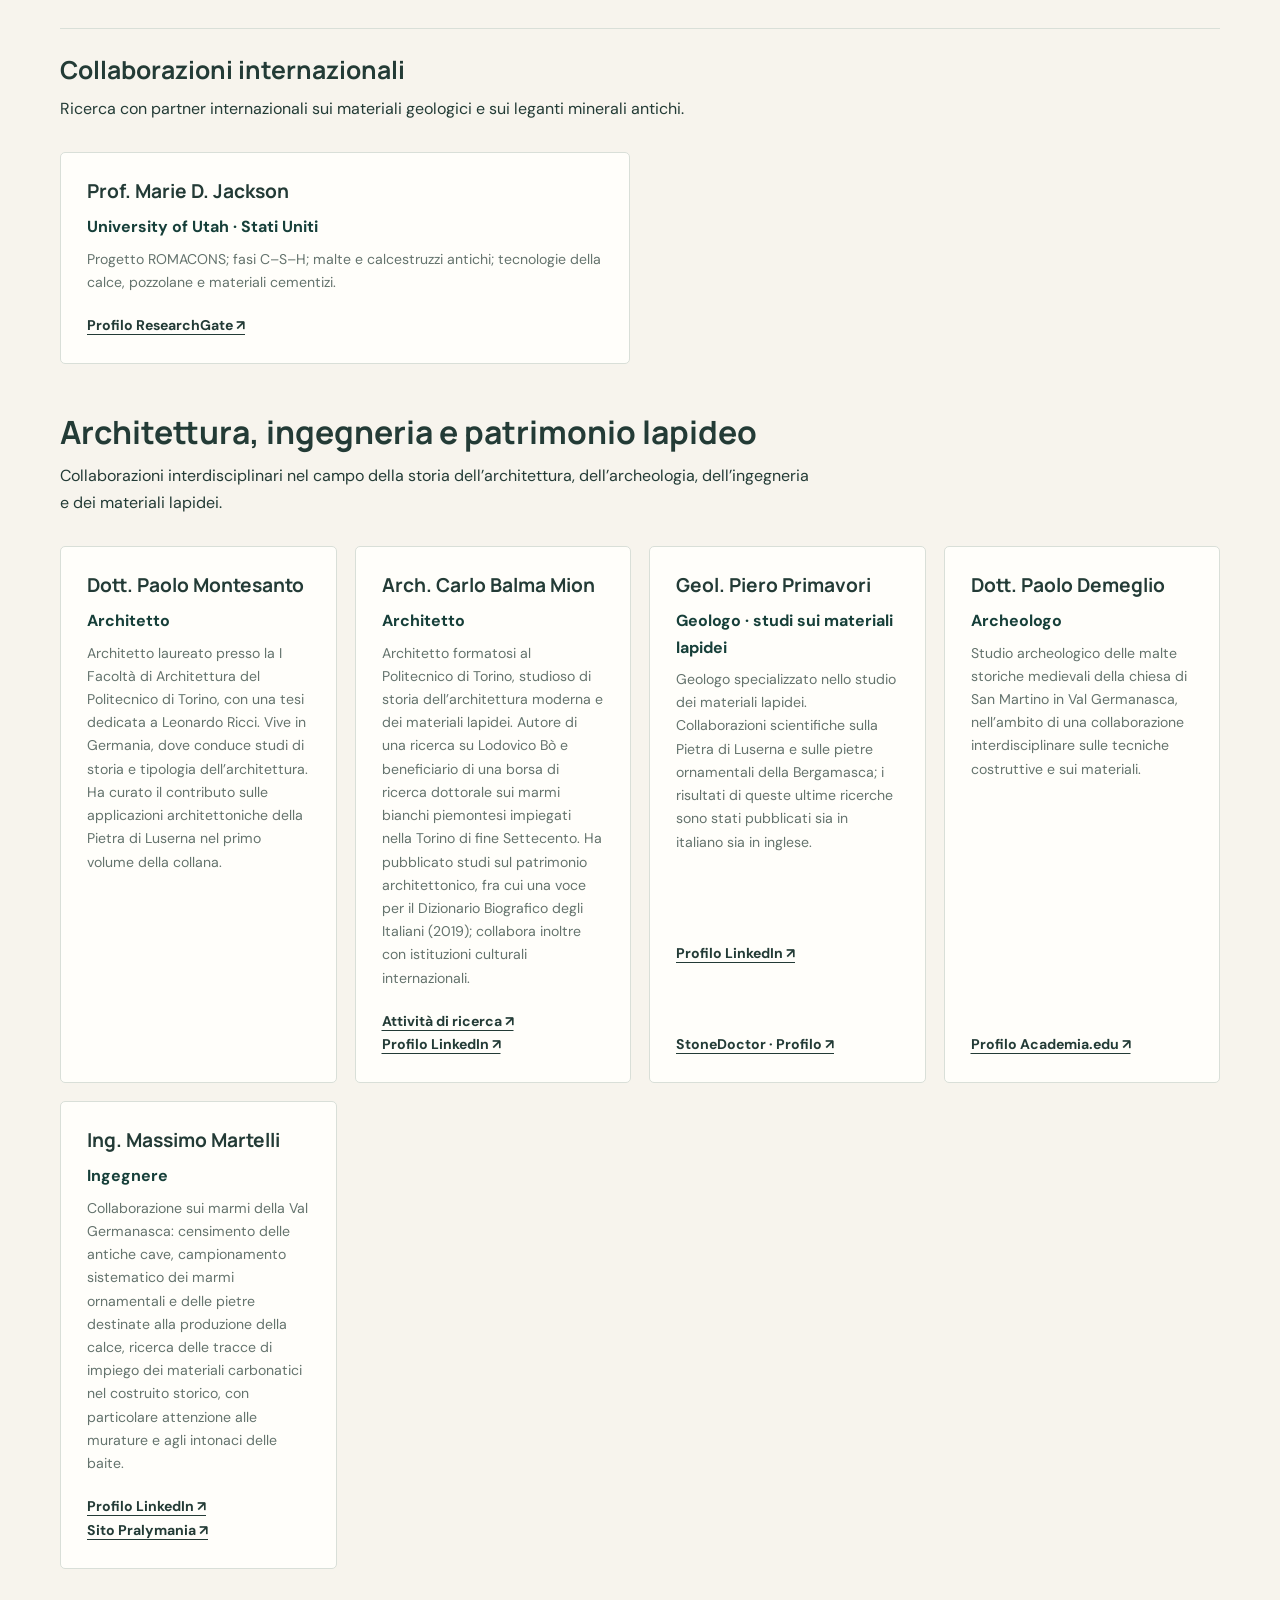
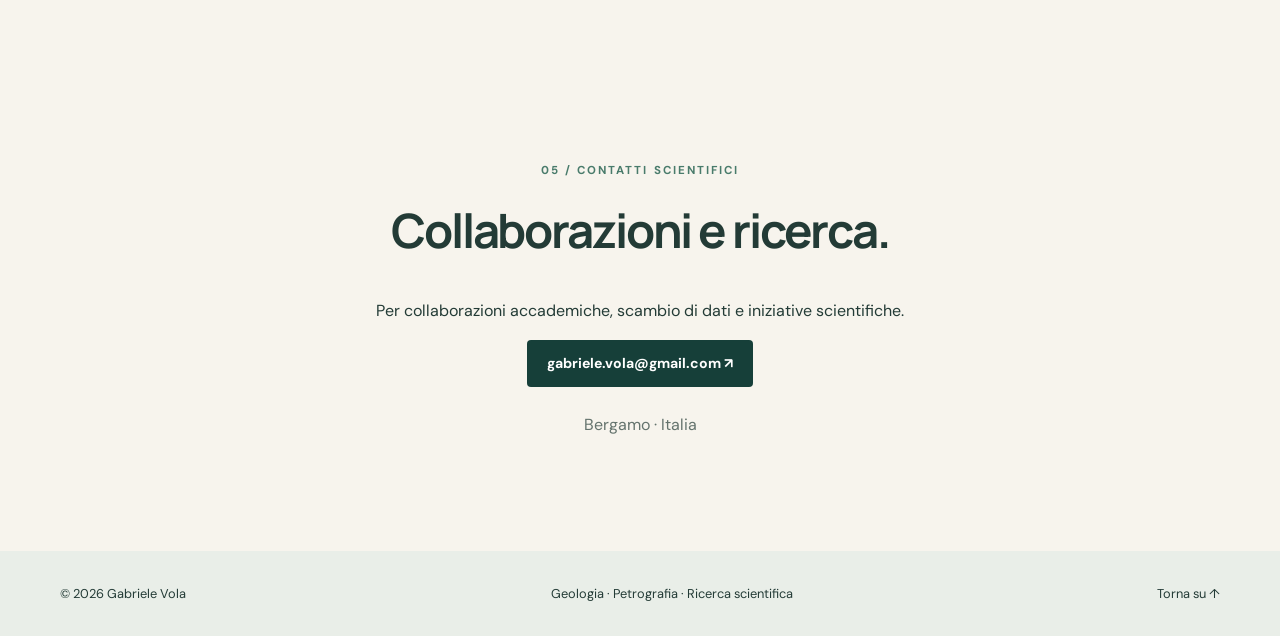
==== commit 2d3d7628: "Semplifica menu principale con sezioni tematiche accessibili" ====
--- a/index.html
+++ b/index.html
@@ -17,7 +17,14 @@
 </head>
 <body>
 <a class="skip" href="#contenuto">Salta al contenuto</a>
-<header class="header"><div class="shell nav"><a class="brand" href="#inizio"><strong>GABRIELE VOLA</strong><span>GEOLOGO · Ph.D.</span></a><button aria-controls="links" aria-expanded="false" aria-label="Apri menu" class="menu" id="menuToggle">☰</button><nav aria-label="Navigazione principale" id="links"><a href="index.html#profilo">Profilo</a><a href="index.html#ricerca">Ricerca</a><a href="metodologie.html">Metodologie</a><a href="pietre-bergamasca.html">Pietre della Bergamasca</a><a href="pietre-valdesi.html">Pietre delle Valli valdesi</a><a href="progetti-ricerca.html">Progetti di ricerca</a><a href="calendario-eventi.html">Calendario eventi</a><a href="poster-scientifici.html">Poster scientifici</a><a href="bibliografia.html">Pubblicazioni</a><a href="archivio-pubblicazioni.html">Archivio</a><a href="index.html#collaborazioni">Collaborazioni</a><a href="index.html#contatti">Contatti</a></nav></div></header>
+<header class="header"><div class="shell nav"><a class="brand" href="index.html#inizio"><strong>GABRIELE VOLA</strong><span>GEOLOGO · Ph.D.</span></a><button aria-controls="links" aria-expanded="false" aria-label="Apri menu" class="menu" id="menuToggle">☰</button><nav aria-label="Navigazione principale" id="links" class="site-nav">
+<a href="index.html" aria-current="page">Home</a>
+<details class="nav-dropdown"><summary>Ricerca</summary><div class="nav-submenu"><a href="index.html#ricerca">Aree di ricerca</a><a href="progetti-ricerca.html">Progetti di ricerca</a><a href="metodologie.html">Metodologie</a><a href="index.html#collaborazioni">Collaborazioni</a></div></details>
+<details class="nav-dropdown"><summary>Pietre e territorio</summary><div class="nav-submenu"><a href="pietre-valdesi.html">Pietre delle Valli valdesi</a><a href="marmi-valdesi.html">Marmi delle Valli valdesi</a><a href="pietre-bergamasca.html">Pietre della Bergamasca</a></div></details>
+<details class="nav-dropdown"><summary>Pubblicazioni</summary><div class="nav-submenu"><a href="bibliografia.html">Bibliografia completa</a><a href="archivio-pubblicazioni.html">Archivio ricercabile</a><a href="poster-scientifici.html">Poster scientifici</a><a href="zenodo-guida.html">Depositi Zenodo</a></div></details>
+<a href="calendario-eventi.html">Eventi</a>
+<a href="index.html#contatti">Contatti</a>
+</nav></div></header>
 <main id="contenuto">
 <section class="hero" id="inizio"><div class="shell hero-grid"><div><p class="eyebrow">GEOLOGY / PETROGRAPHY / CULTURAL HERITAGE</p><h1>Studiare le rocce, comprenderne la storia.</h1><p class="lead">Ricerca scientifica in geologia, petrografia, mineralogia e archeometria. Dalla caratterizzazione dei geomateriali allo studio delle pietre storiche e del patrimonio lapideo.</p><div class="actions"><a class="button light" href="#ricerca">Aree di ricerca ↗</a><a class="button outline" href="#pubblicazioni">Pubblicazioni →</a></div></div><figure class="hero-photo photo"><img alt="Strutture piegate in un affioramento di marmo" fetchpriority="high" src="images/caugis.jpg"/><figcaption>Geologia sul terreno · strutture e materiali</figcaption></figure></div></section>
 <section class="section shell" id="profilo"><p class="eyebrow dark">01 / PROFILO ACCADEMICO</p><div class="profile-layout"><div><h2>Geologia, ricerca e patrimonio geologico.</h2><p>Sono un geologo con dottorato di ricerca (Ph.D.) in Scienze della Terra e del Mare. La mia attività scientifica si concentra sulla caratterizzazione mineralogico-petrografica dei materiali naturali e antropici, con particolare attenzione alle rocce carbonatiche e ai geomateriali.</p><p>Integro osservazioni sul terreno e al microscopio con metodi analitici quali diffrattometria a raggi X, fluorescenza X e microscopia elettronica, per studiare composizione, microstruttura, provenienza e trasformazioni dei materiali.</p></div><figure class="profile-photo photo"><img alt="Ritratto di Gabriele Vola" loading="lazy" src="images/profilo.jpg"/><figcaption>Gabriele Vola · Geologo, Ph.D.</figcaption></figure></div></section>
--- a/style.css
+++ b/style.css
@@ -150,3 +150,9 @@
 .lovere-table tbody tr:last-child>*{border-bottom:0}
 .lovere-table th:first-child{white-space:nowrap}
 @media(max-width:720px){.lovere-table-scroll{margin-right:0}.lovere-table{min-width:650px}}
+
+/* Archivio bibliografico ricercabile */
+.archive-layout{max-width:1180px}.archive-filters{display:grid;grid-template-columns:1fr 1fr 1fr auto;gap:9px 13px;align-items:end;margin:28px 0 22px;padding:20px;background:#f3f5ef;border:1px solid #d9dfd8;border-radius:12px}.archive-filters label{font-size:.88rem;font-weight:700;align-self:end}.archive-filters input,.archive-filters select{font:inherit;min-width:0;width:100%;padding:11px;border:1px solid #b7c9c1;border-radius:7px;background:#fff;color:#233b36}.archive-filters button{font:inherit;background:#163f39;color:white;border:0;border-radius:7px;padding:12px 16px;cursor:pointer}.archive-filters label:nth-of-type(1){grid-column:1}.archive-filters label:nth-of-type(2){grid-column:2}.archive-filters label:nth-of-type(3){grid-column:3}.archive-filters input{grid-column:1;grid-row:2}.archive-filters select#archive-group{grid-column:2;grid-row:2}.archive-filters select#archive-year{grid-column:3;grid-row:2}.archive-filters button{grid-column:4;grid-row:2}.archive-status{font-weight:700;margin:18px 0}.archive-results{display:grid;gap:14px}.archive-record{background:#fff;border:1px solid #d9dfd8;border-radius:10px;padding:18px 20px;overflow-wrap:anywhere}.archive-record-meta{color:#27574d;font-size:.82rem;font-weight:700;margin:0 0 8px}.archive-record-text{margin:0 0 12px;line-height:1.65}.archive-record-links{display:flex;gap:18px;flex-wrap:wrap;margin:0}.archive-record-links a{color:#205b4a;font-weight:700}@media(max-width:760px){.archive-filters{grid-template-columns:1fr}.archive-filters label,.archive-filters input,.archive-filters select,.archive-filters button{grid-column:1!important;grid-row:auto!important}.archive-filters label:nth-of-type(1){grid-row:1!important}.archive-filters input{grid-row:2!important}.archive-filters label:nth-of-type(2){grid-row:3!important}.archive-filters select#archive-group{grid-row:4!important}.archive-filters label:nth-of-type(3){grid-row:5!important}.archive-filters select#archive-year{grid-row:6!important}.archive-filters button{grid-row:7!important}}
+
+/* Informazioni descrittive per i depositi Zenodo */
+.deposit-metadata{display:grid;grid-template-columns:minmax(120px,180px) minmax(0,1fr);gap:11px 20px;margin:15px 0}.deposit-metadata dt{font-weight:700;color:var(--forest)}.deposit-metadata dd{margin:0;overflow-wrap:anywhere}.zenodo-steps{padding-left:30px}.zenodo-steps li{padding:8px 0;line-height:1.6}@media(max-width:640px){.deposit-metadata{display:block}.deposit-metadata dt{margin-top:14px}.deposit-metadata dd{margin-top:3px}}
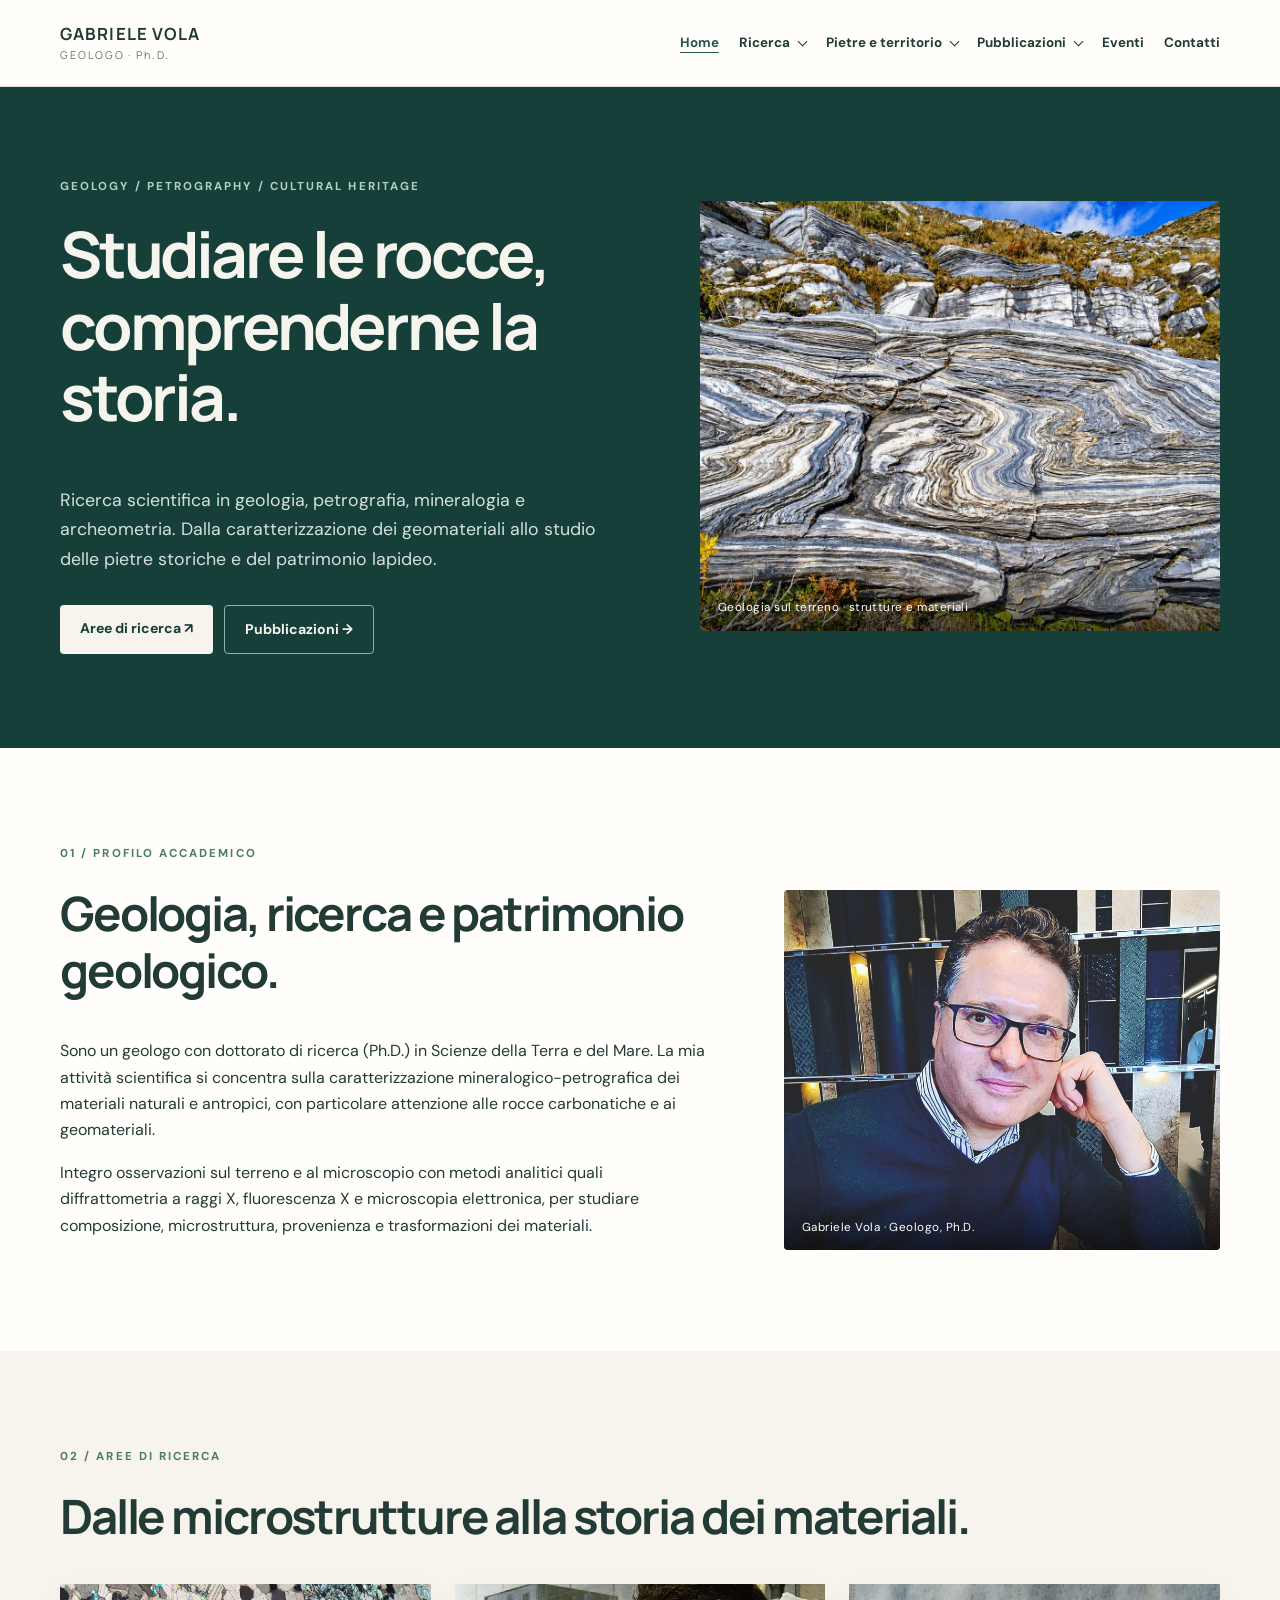
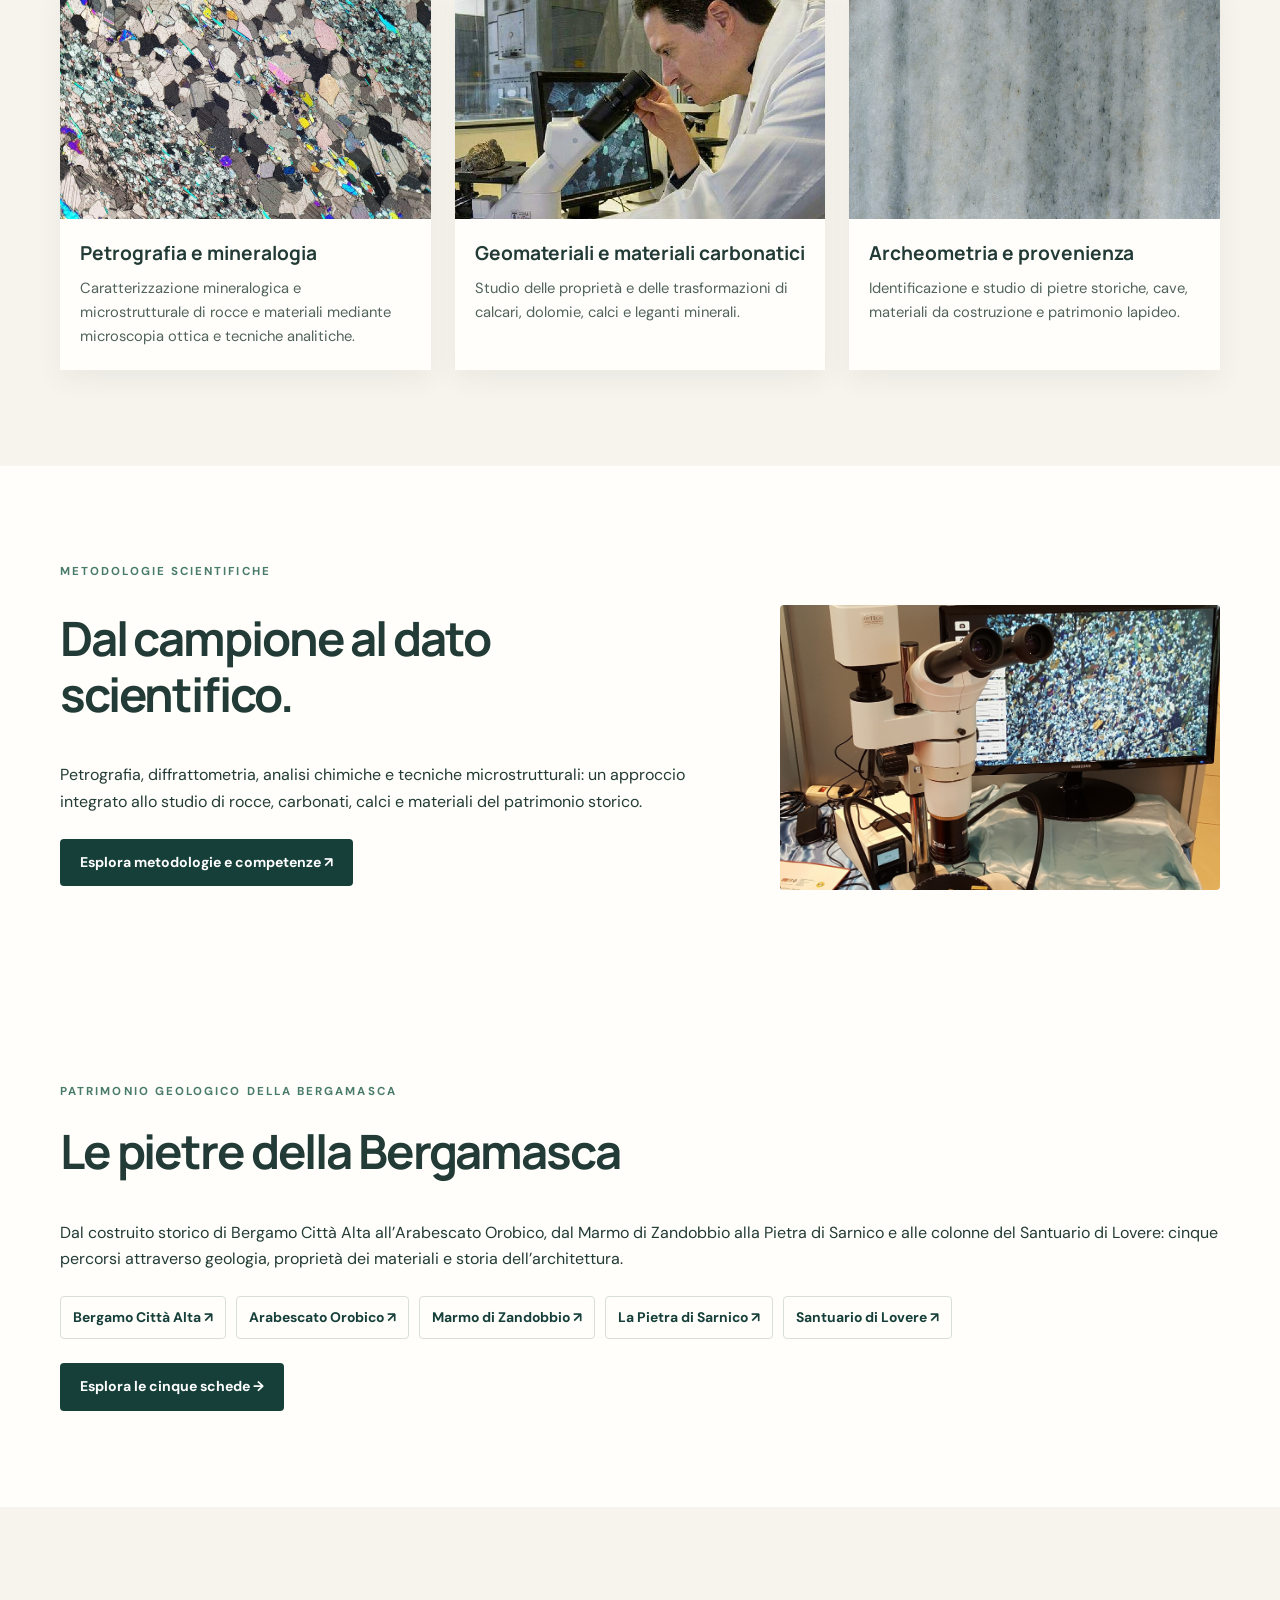
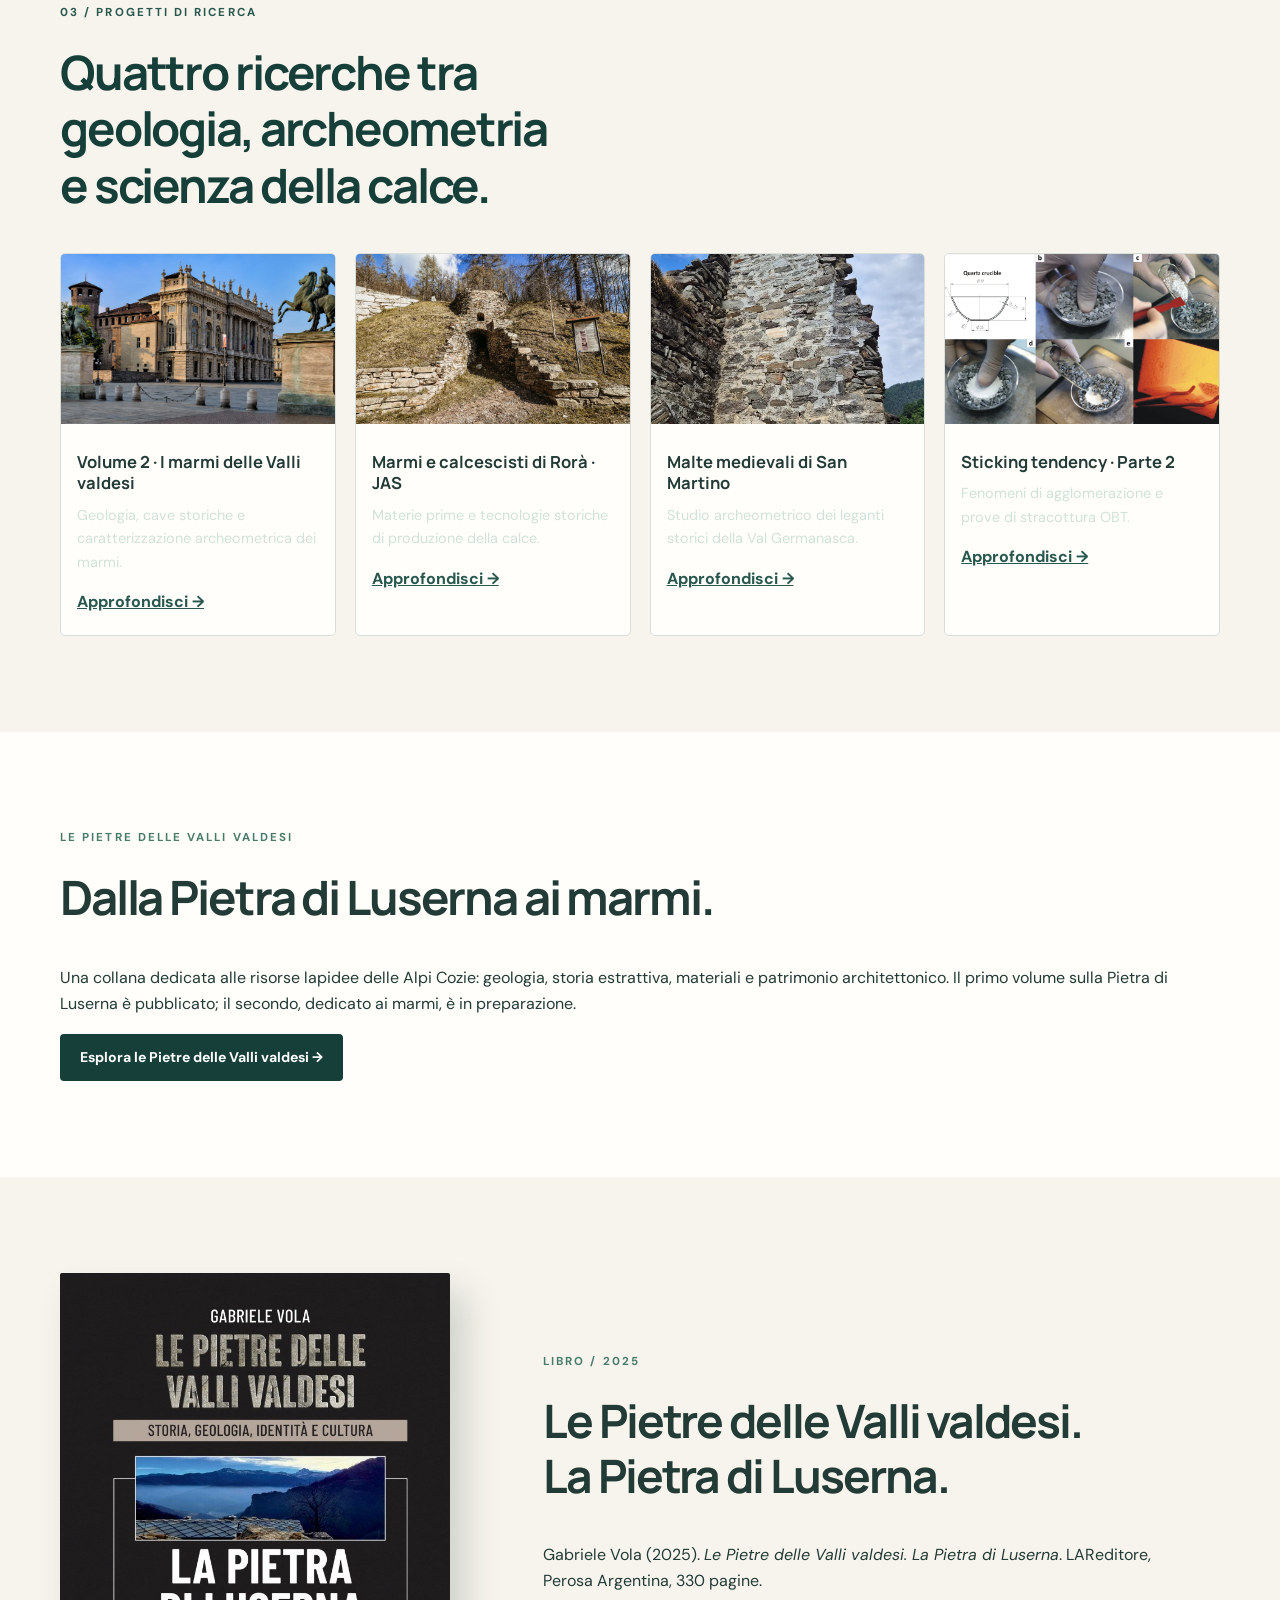
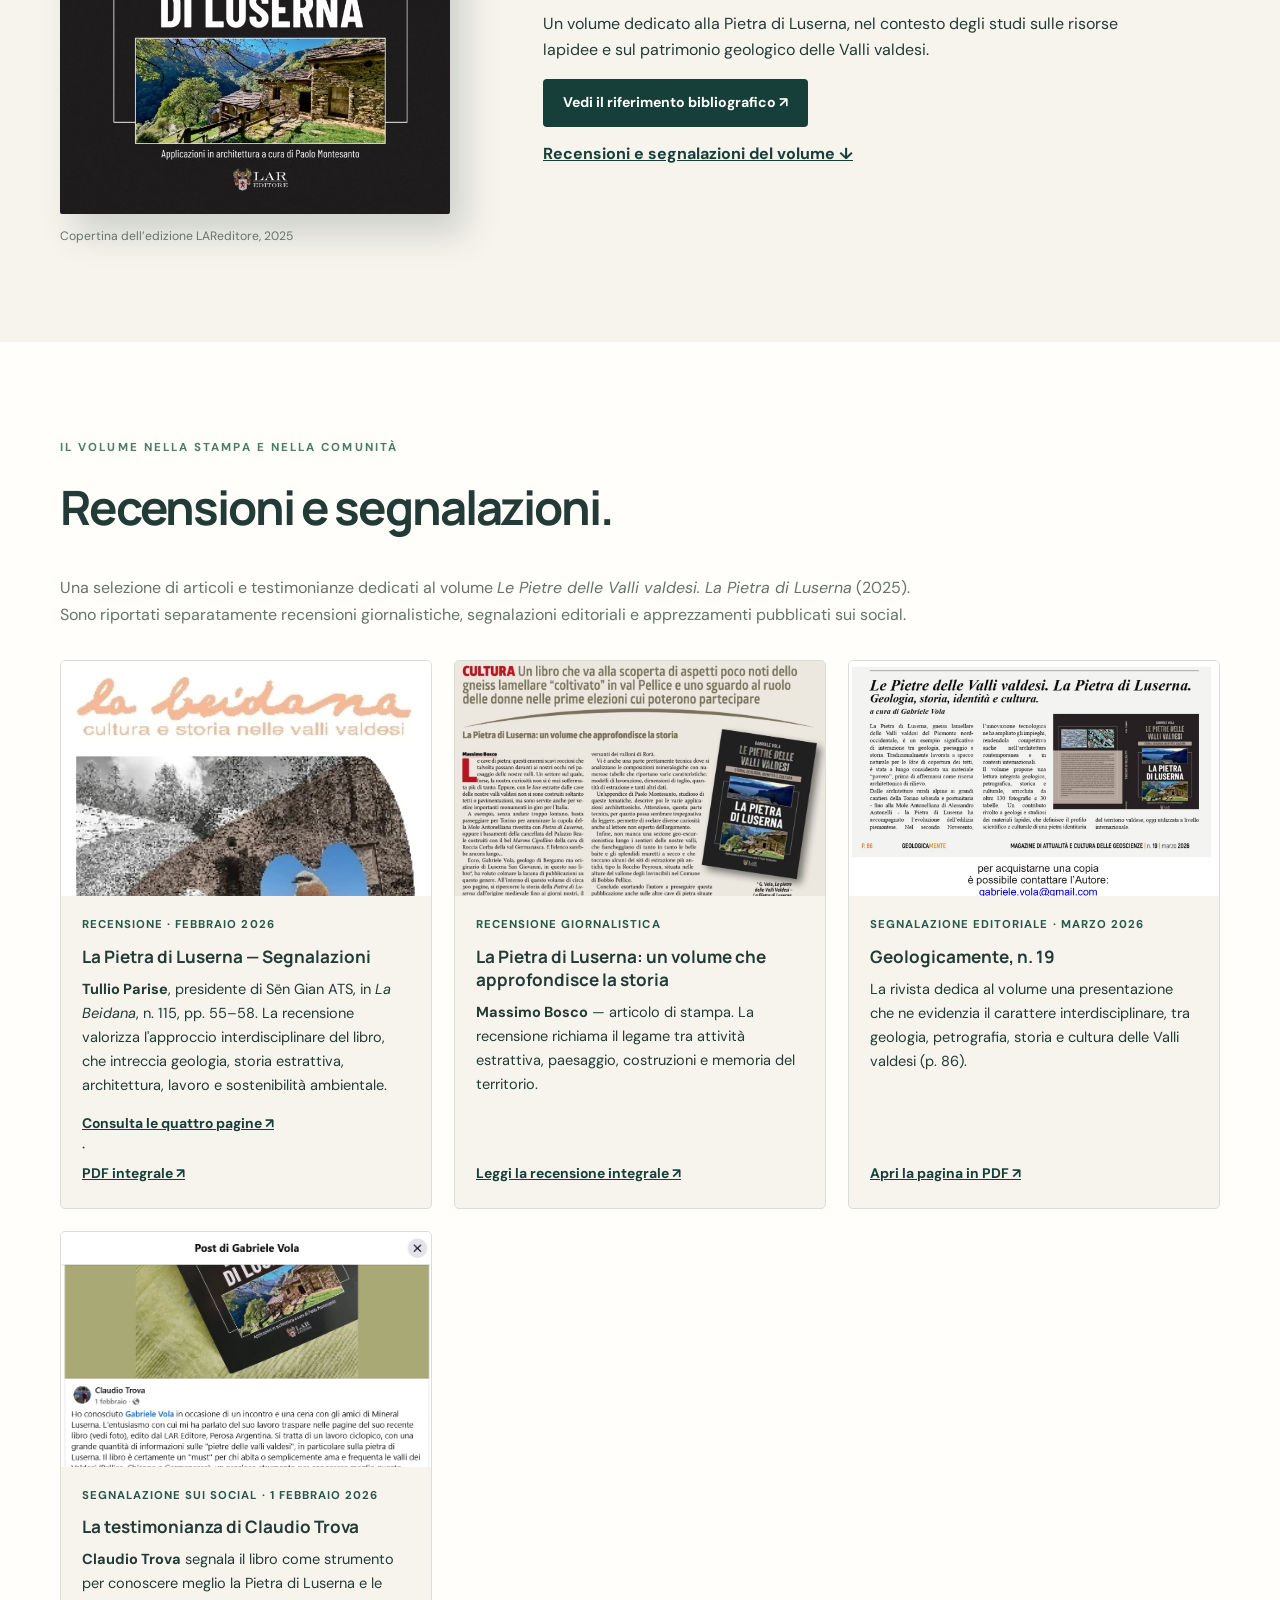
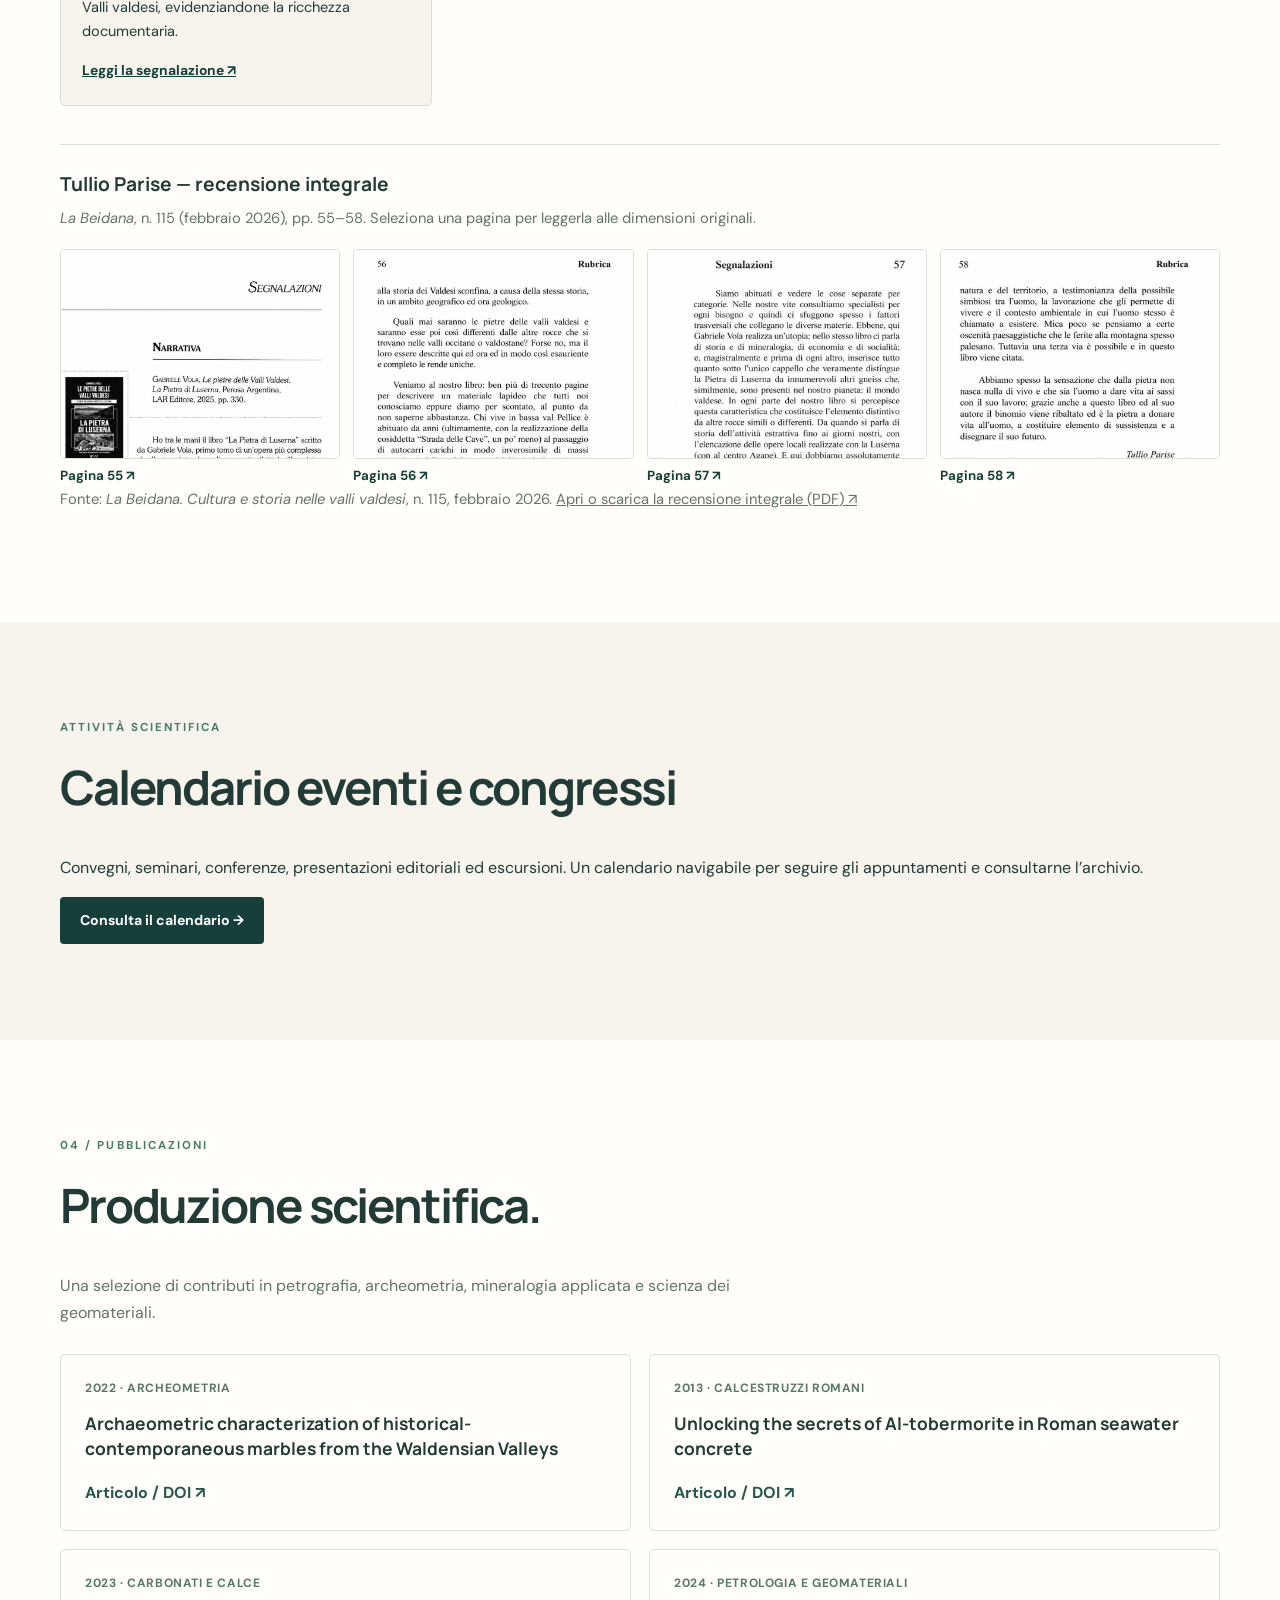
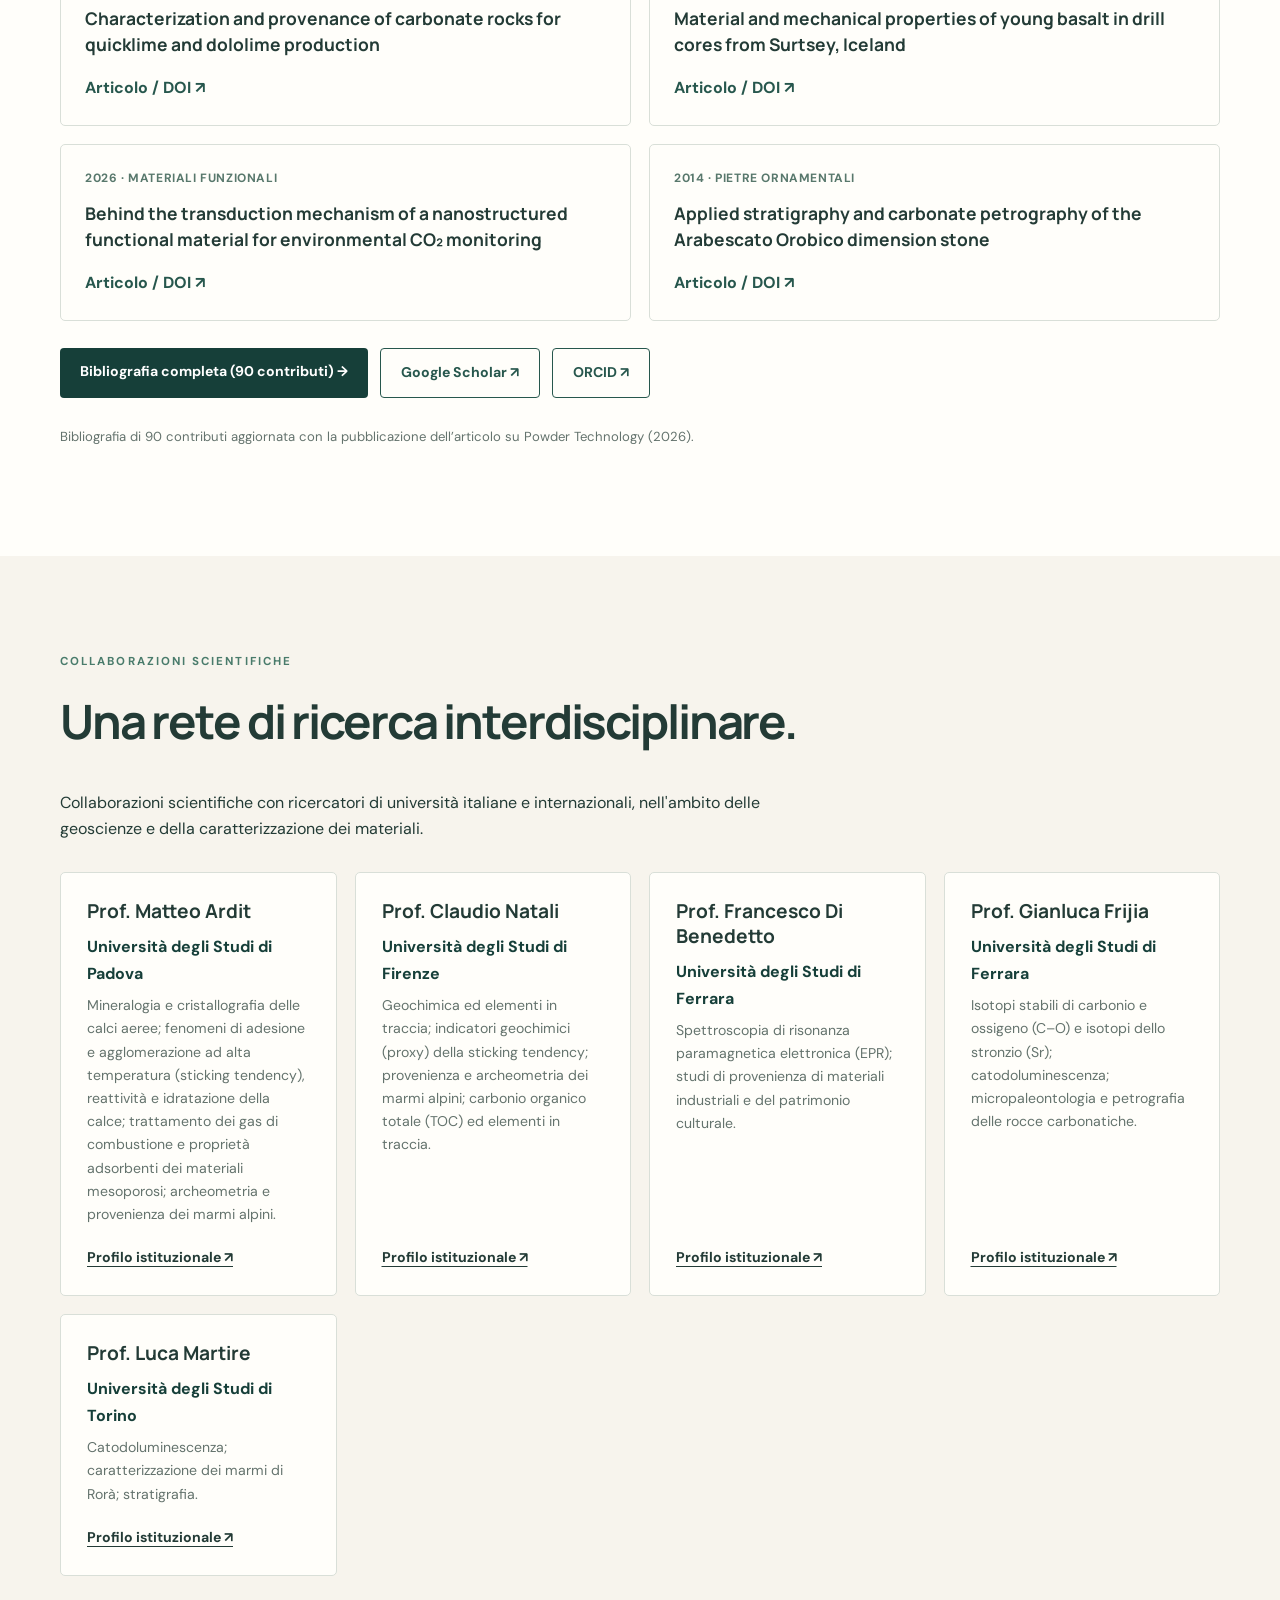
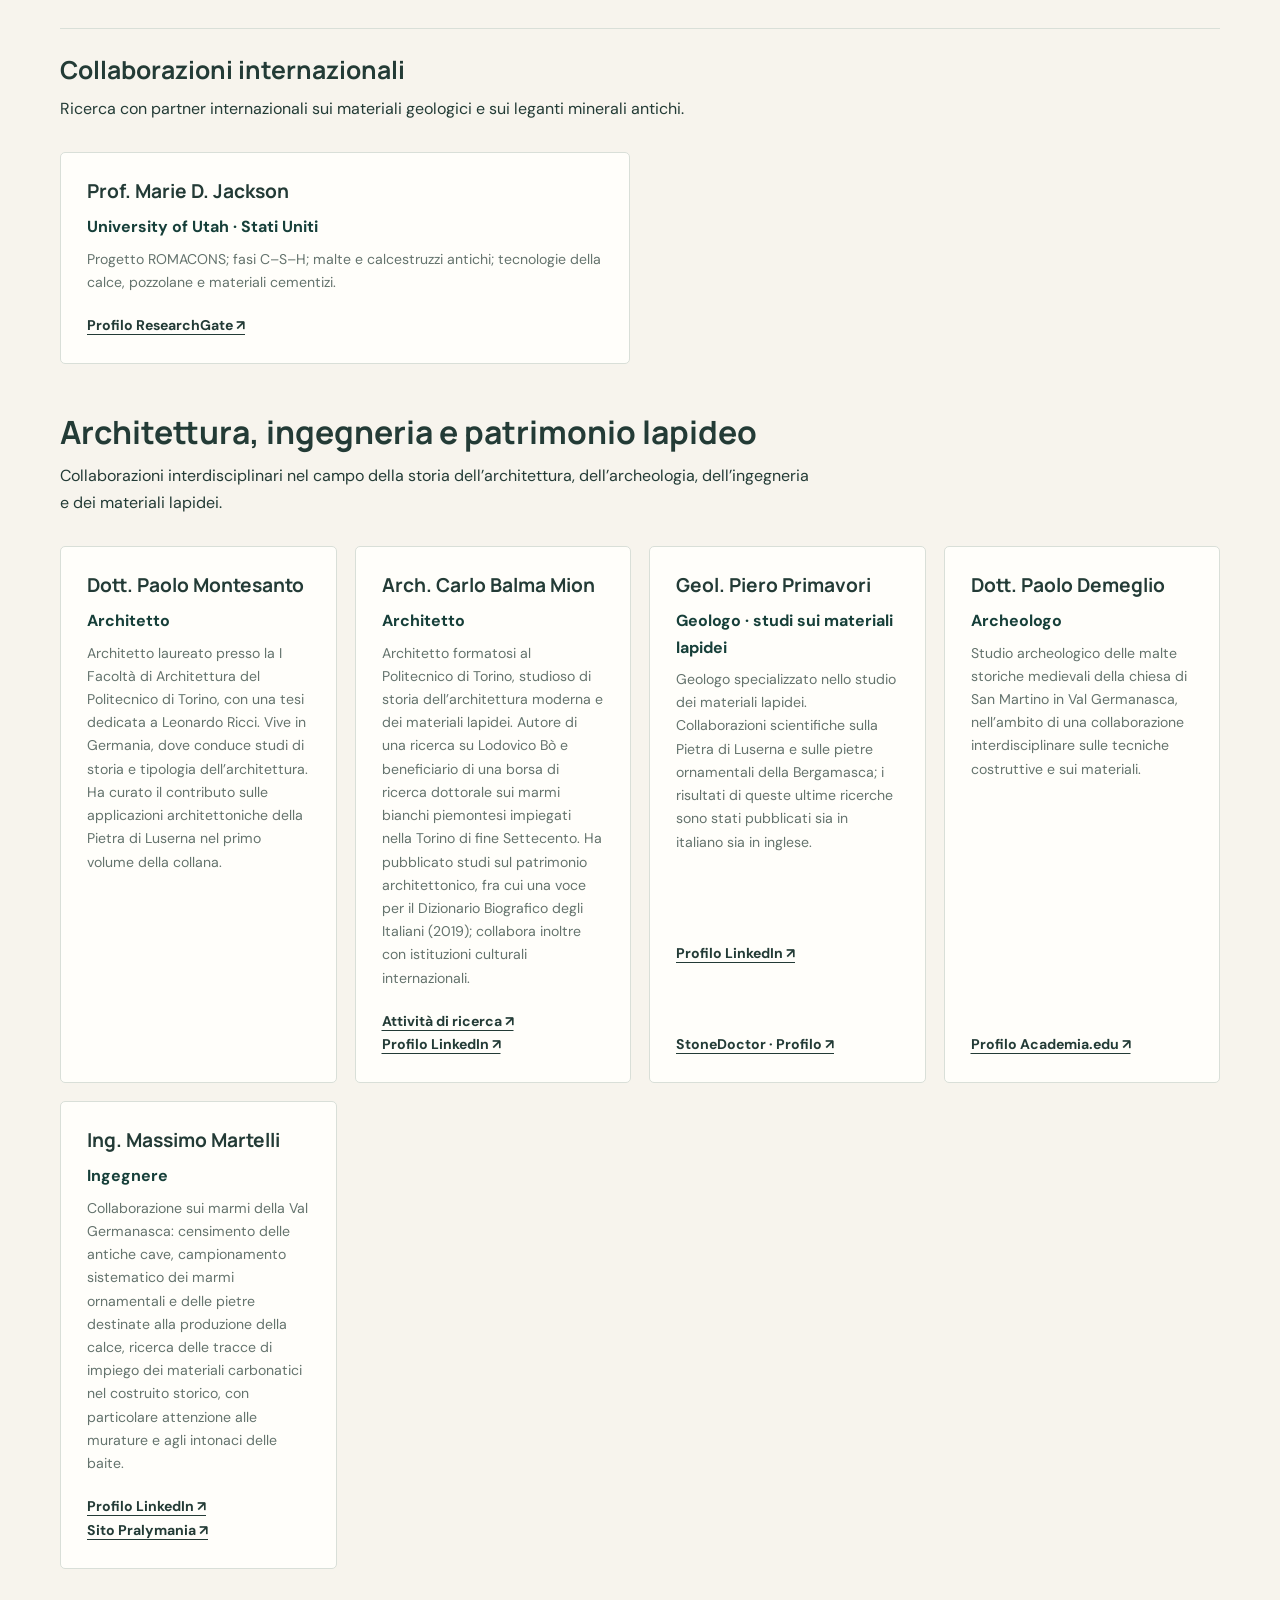
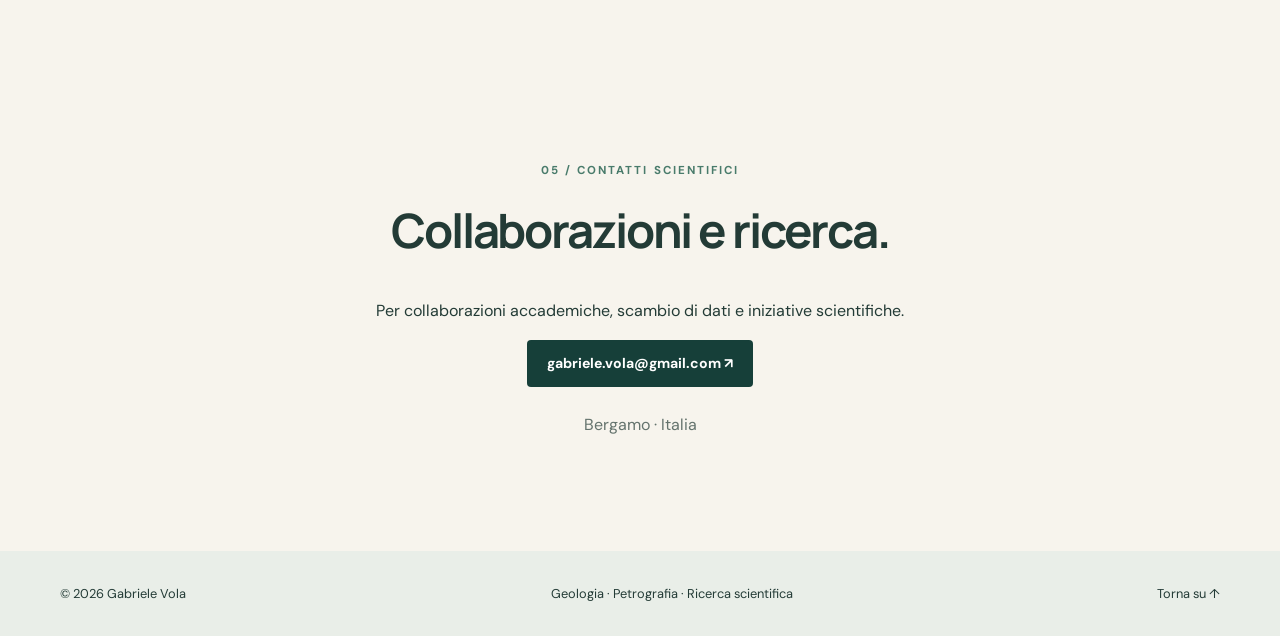
==== commit e744cd69: "SEO: metadati social, dati strutturati e accessibilità index.html" ====
--- a/index.html
+++ b/index.html
@@ -11,9 +11,11 @@
 <meta property="og:title" content="Gabriele Vola | Geologo, Petrografia e Ricerca Scientifica">
 <meta property="og:description" content="Ricerche in geologia, petrografia e mineralogia, Pietra di Luserna, marmi delle Valli valdesi e materiali lapidei della Bergamasca.">
 <meta content="https://gabriele-vola.github.io/" property="og:url"/>
-<meta content="https://gabriele-vola.github.io/images/varieta-macroscopiche-marmi.jpg" property="og:image"/>
+<meta content="https://gabriele-vola.github.io/images/caugis.jpg" property="og:image"/>
 <meta content="summary_large_image" name="twitter:card"/>
 <link href="style.css" rel="stylesheet"/>
+<meta property="og:site_name" content="Gabriele Vola – Ricerca scientifica">
+<script type="application/ld+json">{"@context":"https://schema.org","@graph":[{"@type":"WebSite","@id":"https://gabriele-vola.github.io/#website","url":"https://gabriele-vola.github.io/","name":"Gabriele Vola – Ricerca scientifica","inLanguage":"it-IT","creator":{"@id":"https://gabriele-vola.github.io/#person"}},{"@type":"Person","@id":"https://gabriele-vola.github.io/#person","name":"Gabriele Vola","url":"https://gabriele-vola.github.io/","jobTitle":"Geologo","description":"Ricerca in geologia, petrografia, mineralogia e archeometria","sameAs":["https://orcid.org/0000-0001-7833-8544","https://scholar.google.com/citations?user=TciG_YIAAAAJ"]}]}</script>
 </head>
 <body>
 <a class="skip" href="#contenuto">Salta al contenuto</a>
--- a/style.css
+++ b/style.css
@@ -156,3 +156,45 @@
 
 /* Informazioni descrittive per i depositi Zenodo */
 .deposit-metadata{display:grid;grid-template-columns:minmax(120px,180px) minmax(0,1fr);gap:11px 20px;margin:15px 0}.deposit-metadata dt{font-weight:700;color:var(--forest)}.deposit-metadata dd{margin:0;overflow-wrap:anywhere}.zenodo-steps{padding-left:30px}.zenodo-steps li{padding:8px 0;line-height:1.6}@media(max-width:640px){.deposit-metadata{display:block}.deposit-metadata dt{margin-top:14px}.deposit-metadata dd{margin-top:3px}}
+
+/* Menu principale compatto con sottosezioni accessibili */
+.site-nav{display:flex;align-items:center;gap:clamp(10px,1.55vw,22px)}
+.site-nav>a,.nav-dropdown>summary{font-size:.84rem;font-weight:700;text-decoration:none;color:var(--ink);white-space:nowrap}
+.nav-dropdown{position:relative}
+.nav-dropdown>summary{cursor:pointer;list-style:none;display:flex;align-items:center;gap:5px;min-height:40px}
+.nav-dropdown>summary::-webkit-details-marker{display:none}
+.nav-dropdown>summary::after{content:"";width:6px;height:6px;border-right:1.6px solid currentColor;border-bottom:1.6px solid currentColor;transform:rotate(45deg);margin-left:4px;margin-top:-3px}
+.nav-dropdown[open]>summary::after{transform:rotate(225deg);margin-top:4px}
+.site-nav a:hover,.nav-dropdown>summary:hover{color:var(--green)}
+.site-nav a:focus-visible,.nav-dropdown>summary:focus-visible,.menu:focus-visible{outline:3px solid #6d9e8e;outline-offset:4px;border-radius:3px}
+.nav-submenu{position:absolute;top:calc(100% + 3px);left:0;min-width:220px;max-width:295px;background:var(--paper);border:1px solid var(--line);border-radius:7px;box-shadow:0 12px 28px #10322d22;padding:10px;display:flex;flex-direction:column;gap:1px;z-index:21}
+.nav-submenu a{display:block;padding:9px 10px;white-space:normal;font-size:.83rem;line-height:1.4}
+.nav-submenu a:hover{background:var(--cream)}
+.site-nav [aria-current="page"]{color:var(--green);text-decoration:underline;text-underline-offset:5px}
+@media(max-width:1000px){
+.site-nav{display:none;position:absolute;top:85px;left:0;right:0;background:var(--paper);padding:15px 24px 22px;border-bottom:1px solid var(--line);flex-direction:column;align-items:stretch;gap:7px;max-height:calc(100dvh - 85px);overflow-y:auto}
+.site-nav.open{display:flex}.menu{display:block}
+.nav-dropdown>summary{min-height:44px}
+.nav-submenu{position:static;min-width:0;max-width:none;border:0;border-left:2px solid var(--line);border-radius:0;box-shadow:none;margin:2px 0 7px 12px;padding:3px 0 3px 10px}
+.site-nav>a{padding:10px 0}
+}
+@media(max-width:600px){.site-nav{top:74px;max-height:calc(100dvh - 74px)}}
+
+/* Ambiti di ricerca: personali e aziendali */
+.project-intro-title{font-size:clamp(1.55rem,2.5vw,2.3rem);margin-bottom:18px}
+.project-nav-group{margin-top:30px}
+.project-nav-group h3{font-size:1.15rem;margin-bottom:12px}
+.project-nav-group h3 a{color:var(--forest);text-decoration:none}
+.project-nav-group .project-nav{margin-top:0}
+.project-category-banner{background:#24564b;color:#fff;padding:48px 0 42px;scroll-margin-top:95px}
+.project-category-banner h2{font-size:clamp(1.8rem,3.3vw,2.7rem);margin-bottom:12px}
+.project-category-banner p{max-width:900px;line-height:1.7}
+.project-category-banner a{color:#e0efe6}
+.project-category-banner .eyebrow{color:#c5e6d2}
+.project-category-company{background:#123d43}
+.project-status-banner{padding:34px 0 24px;background:var(--cream);border-bottom:1px solid var(--line);scroll-margin-top:95px}
+.project-status-banner h3{font-size:1.55rem;color:var(--forest);margin-bottom:7px}
+.project-status-banner p{max-width:900px;margin-bottom:0}
+.project-affiliation{padding:12px 16px;background:#edf2ed;border-left:3px solid var(--green);font-size:.92rem}
+#volume2,#rora,#san-martino,#sticking,#planetaria-2026,#romacons{scroll-margin-top:95px}
+@media(max-width:600px){.project-category-banner{padding:35px 0 30px}.project-status-banner{padding:26px 0 20px}}
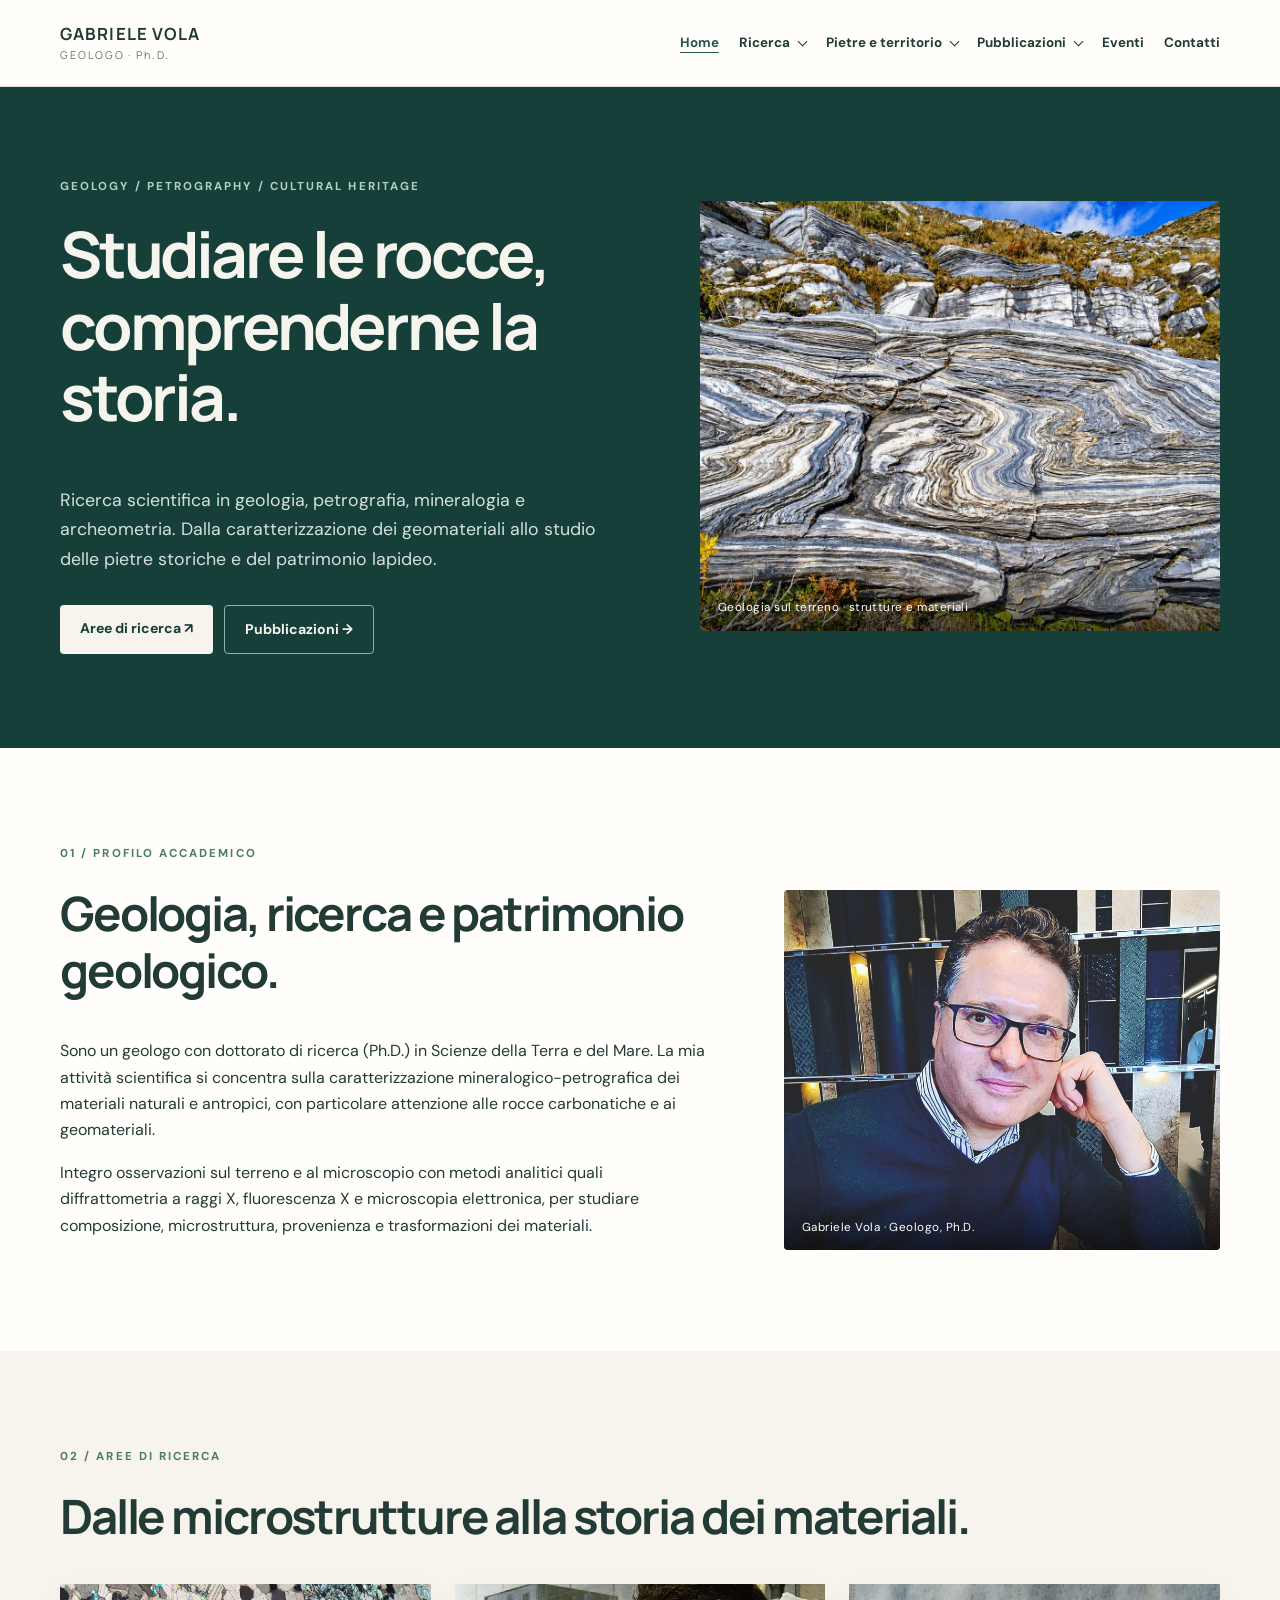
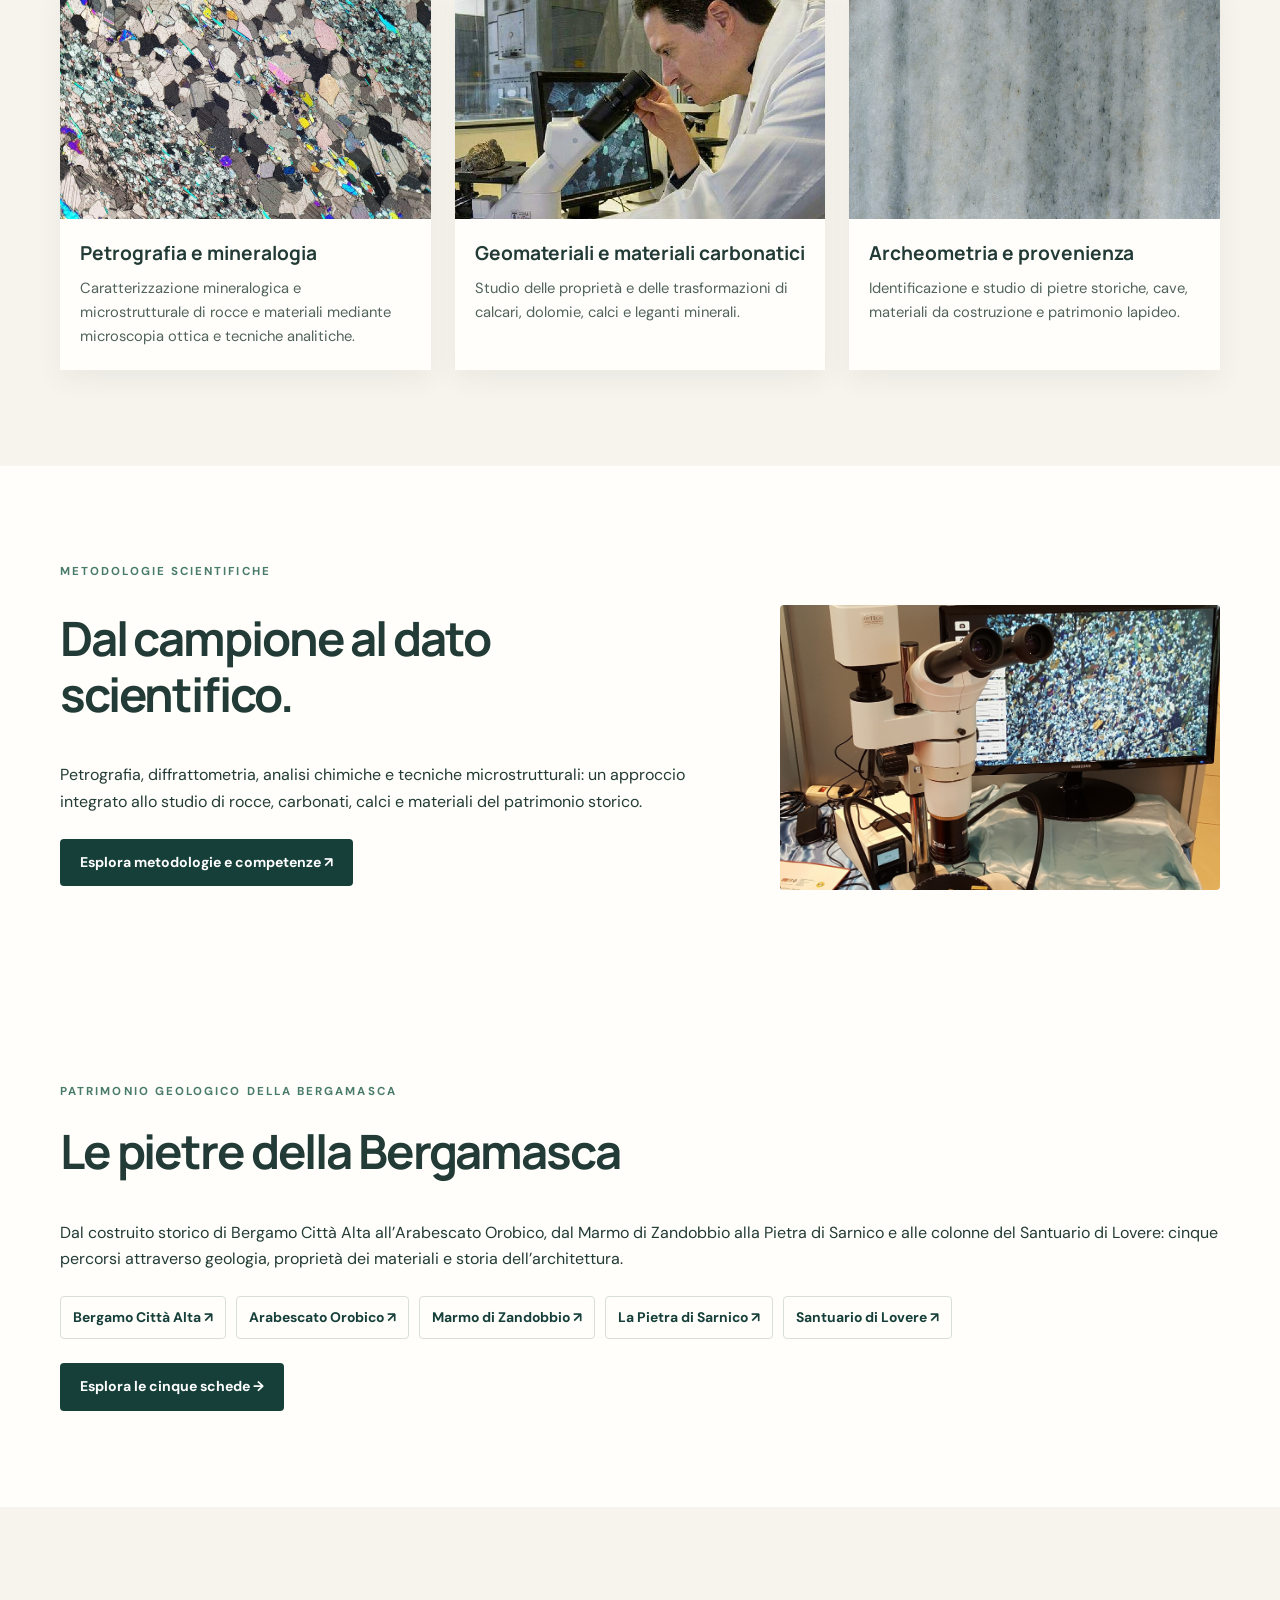
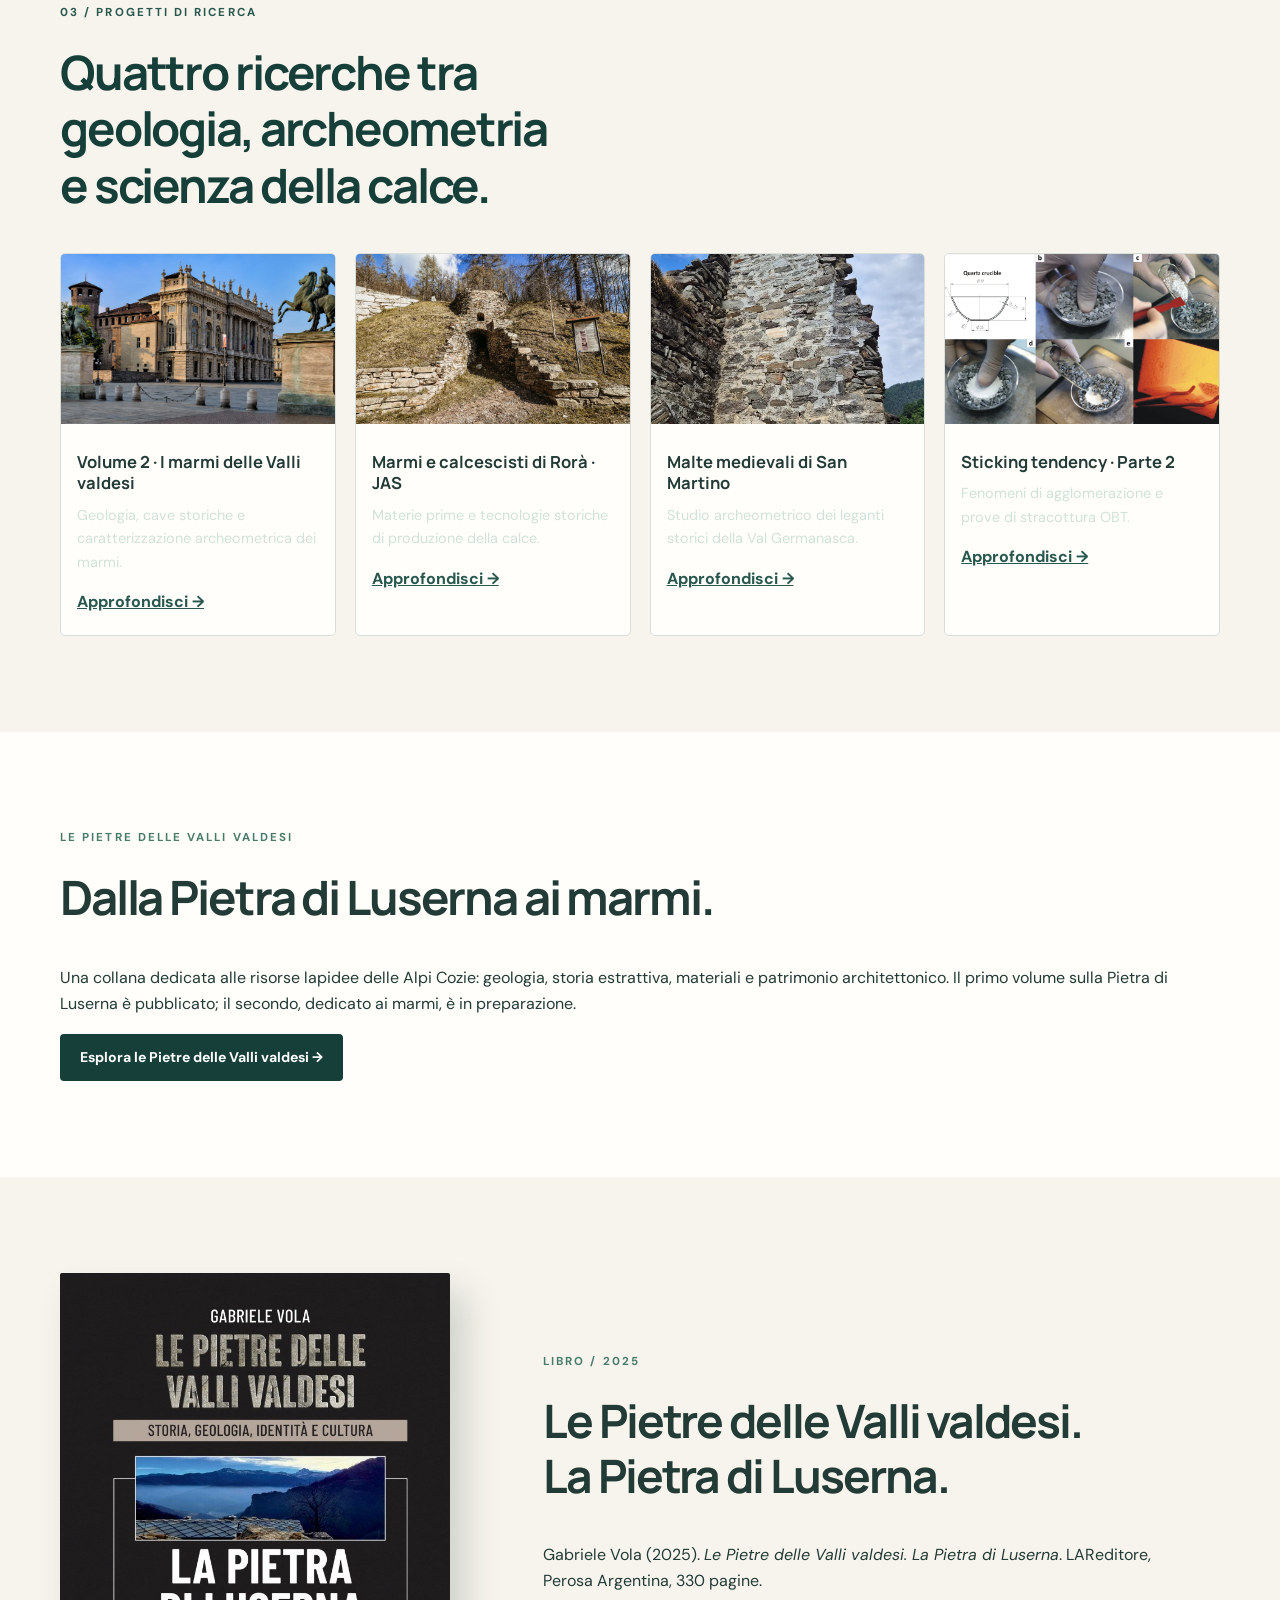
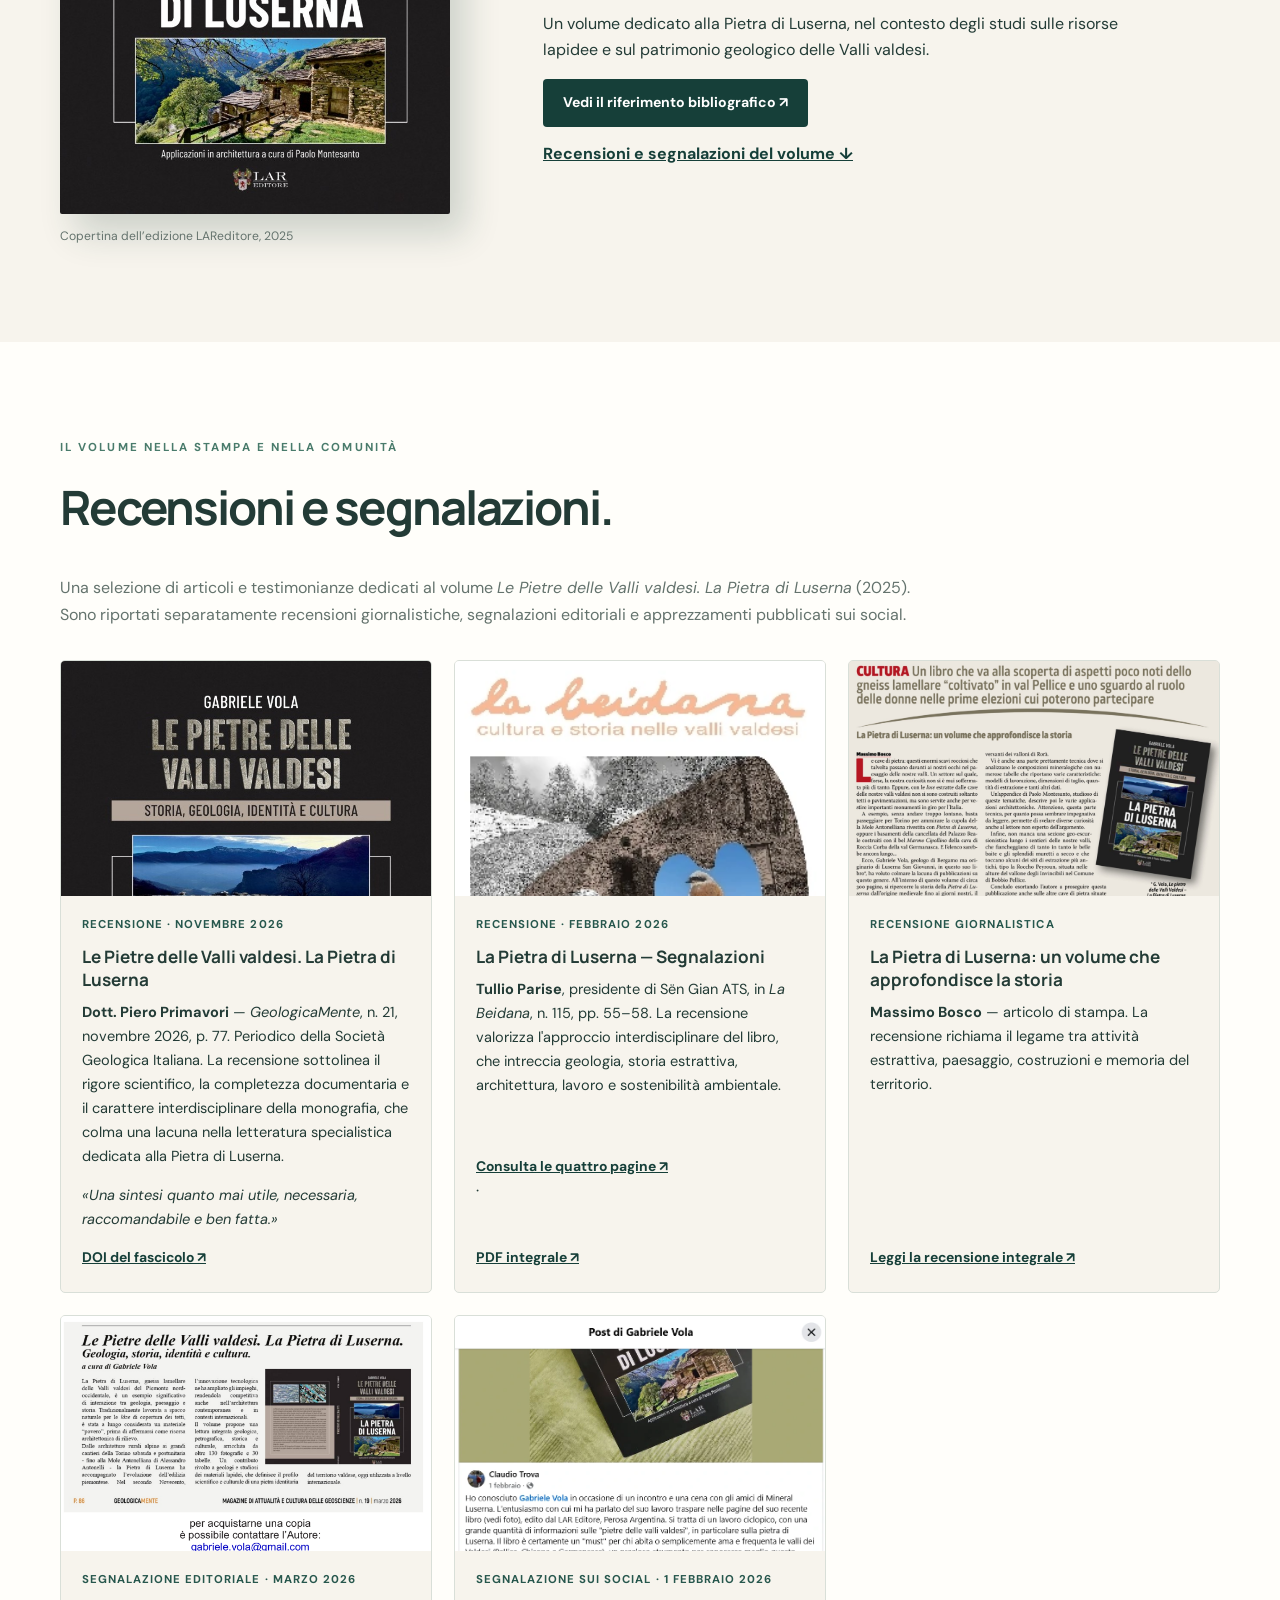
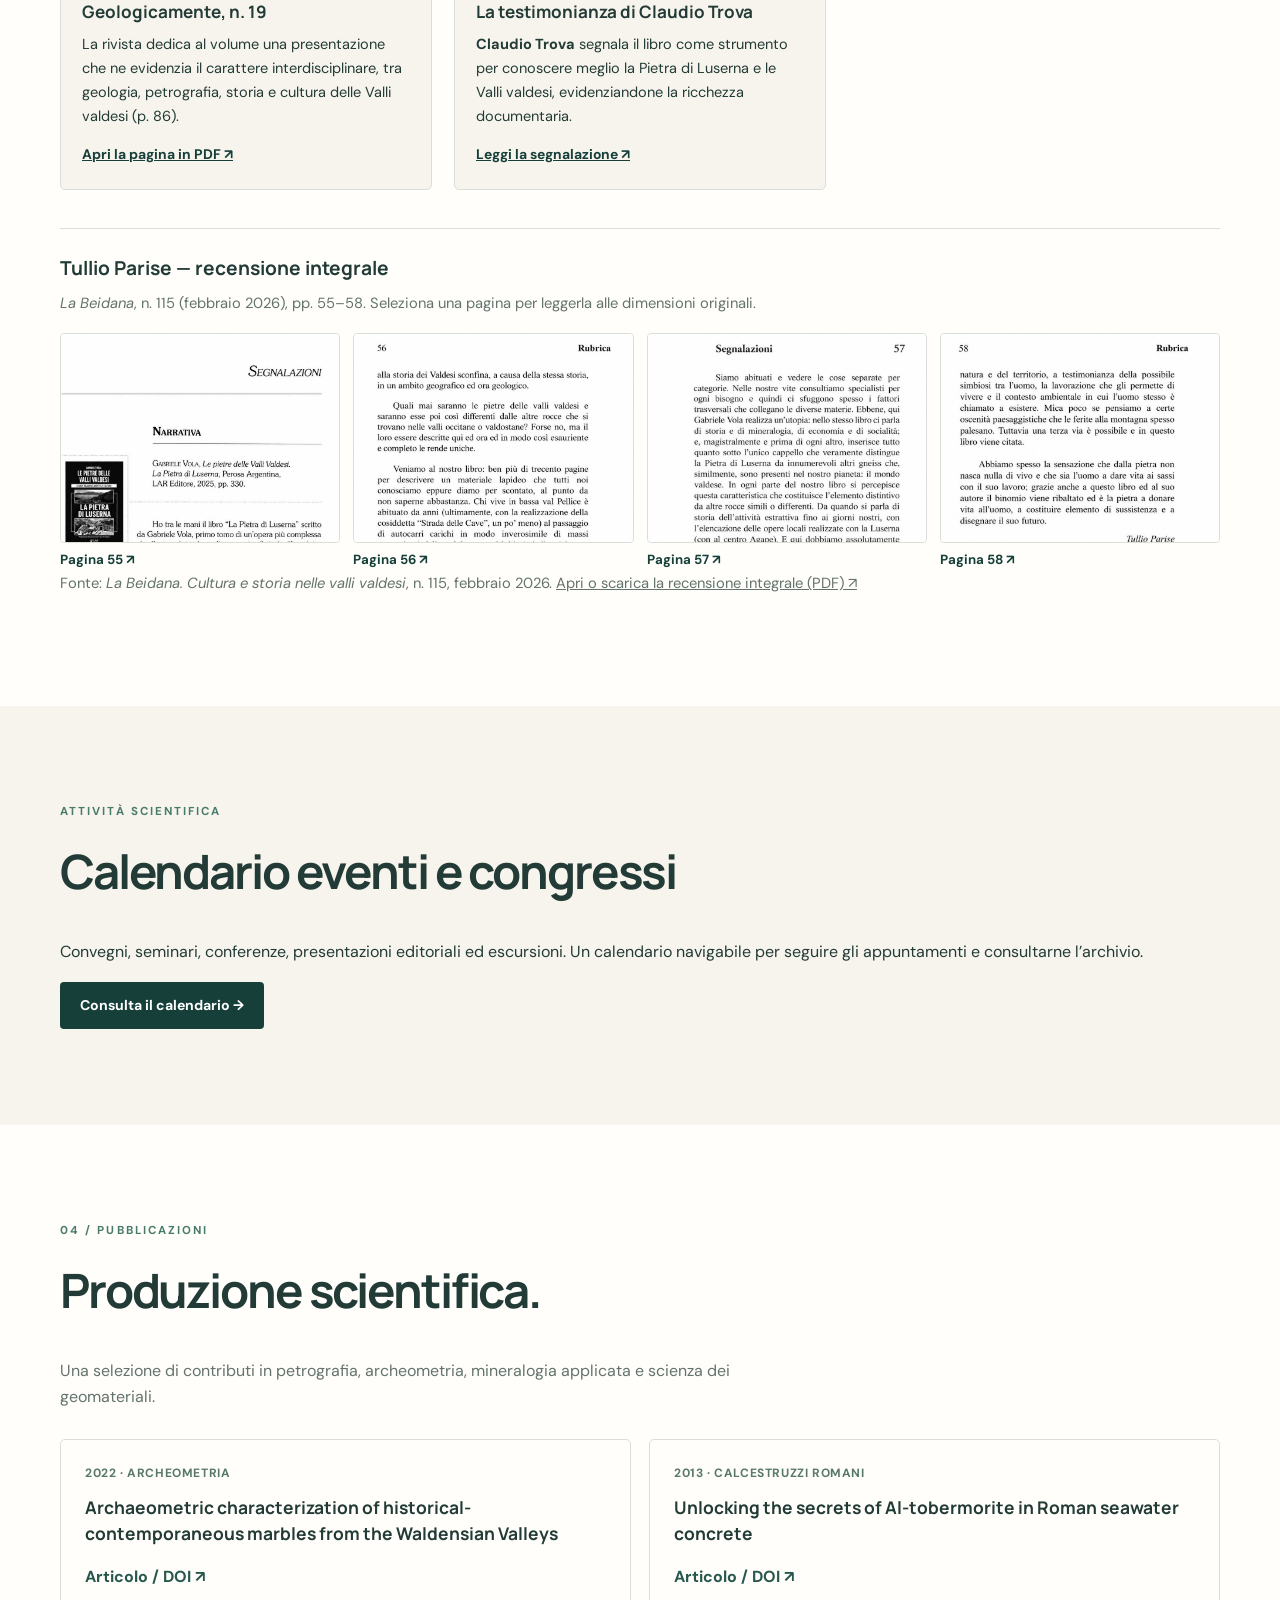
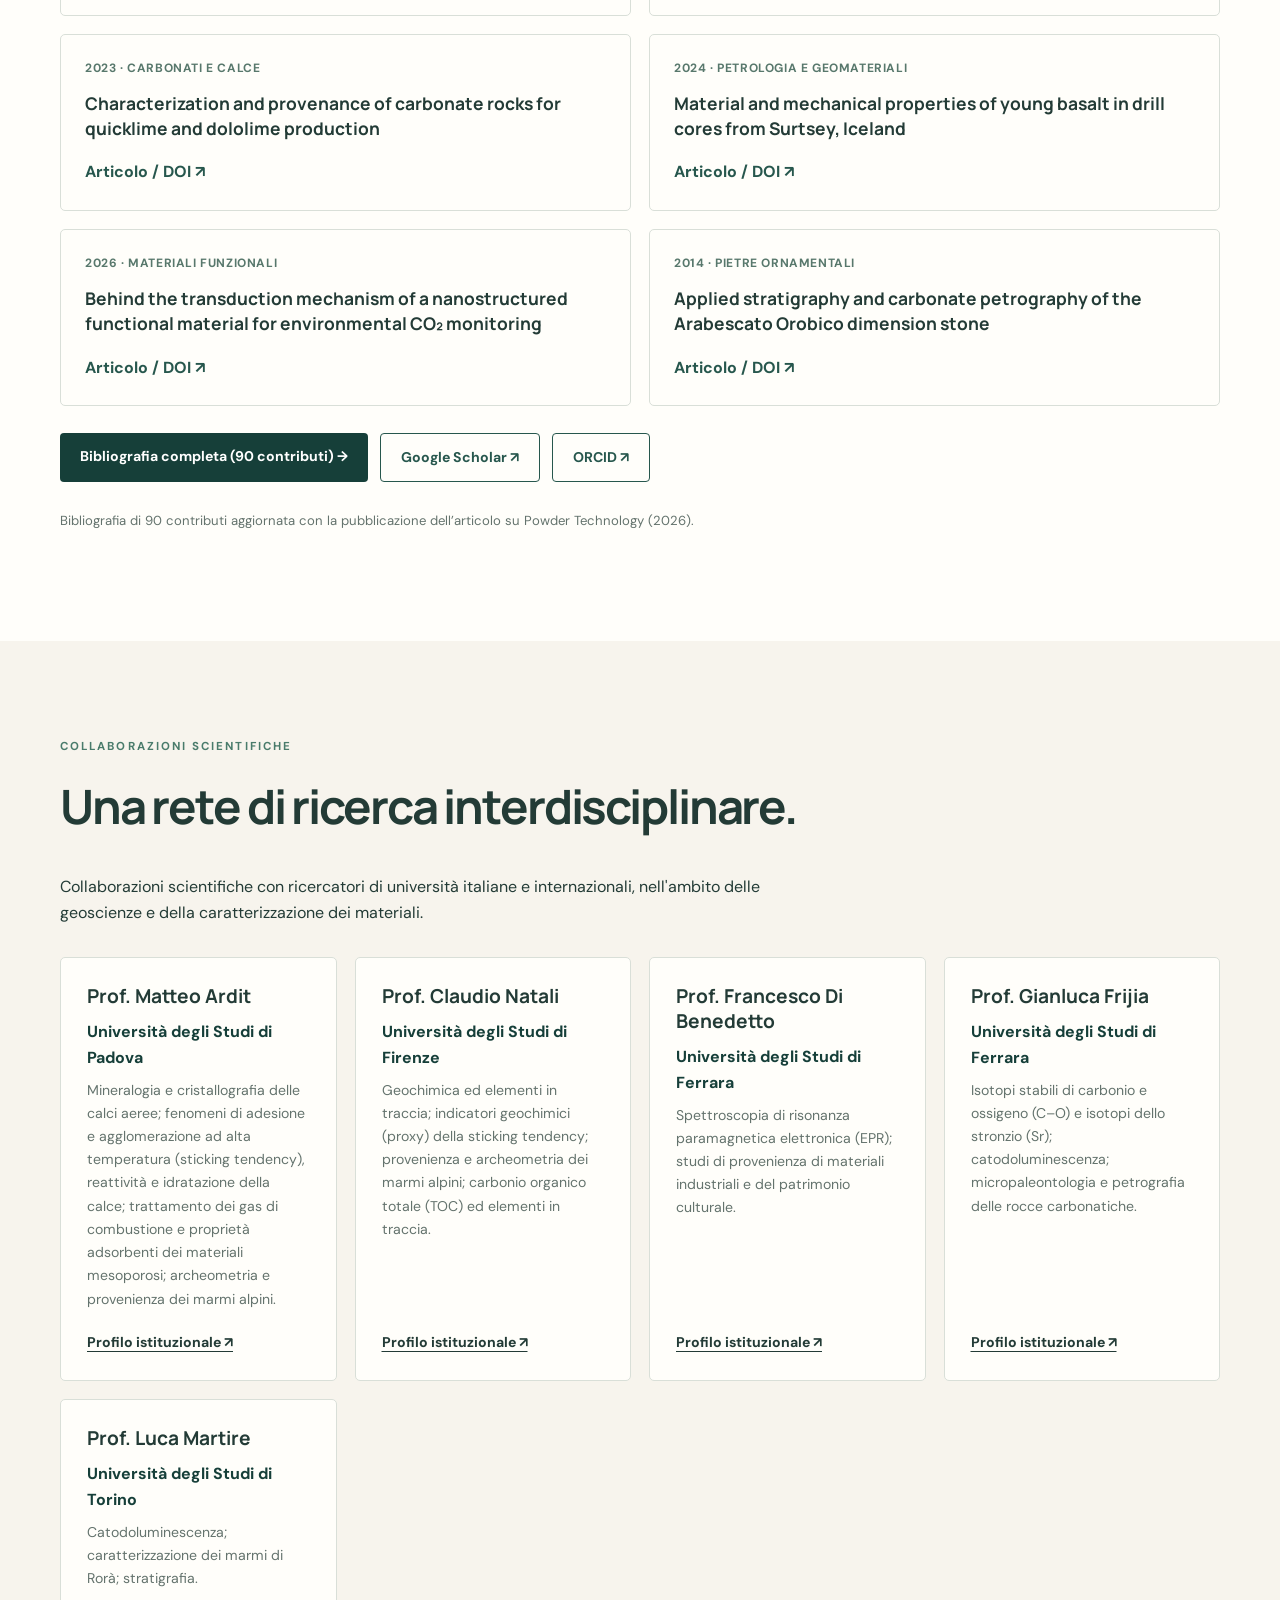
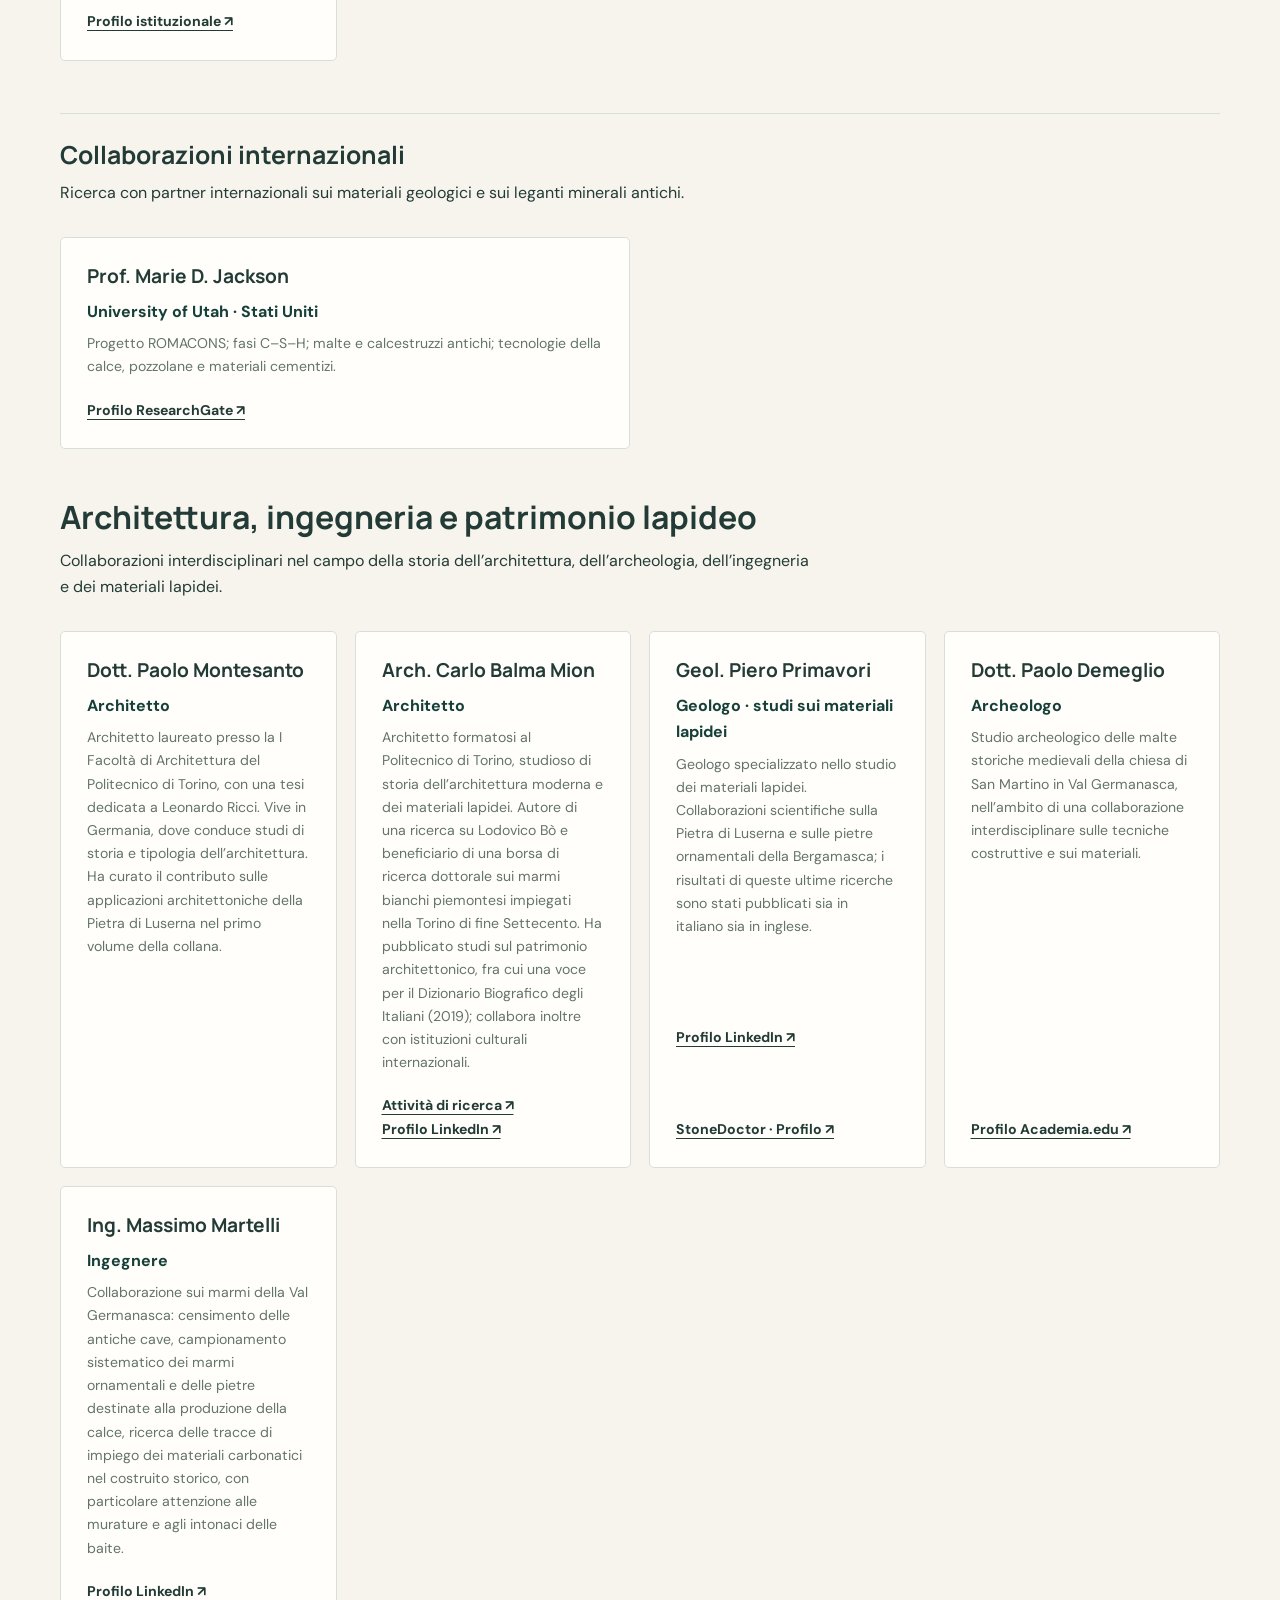
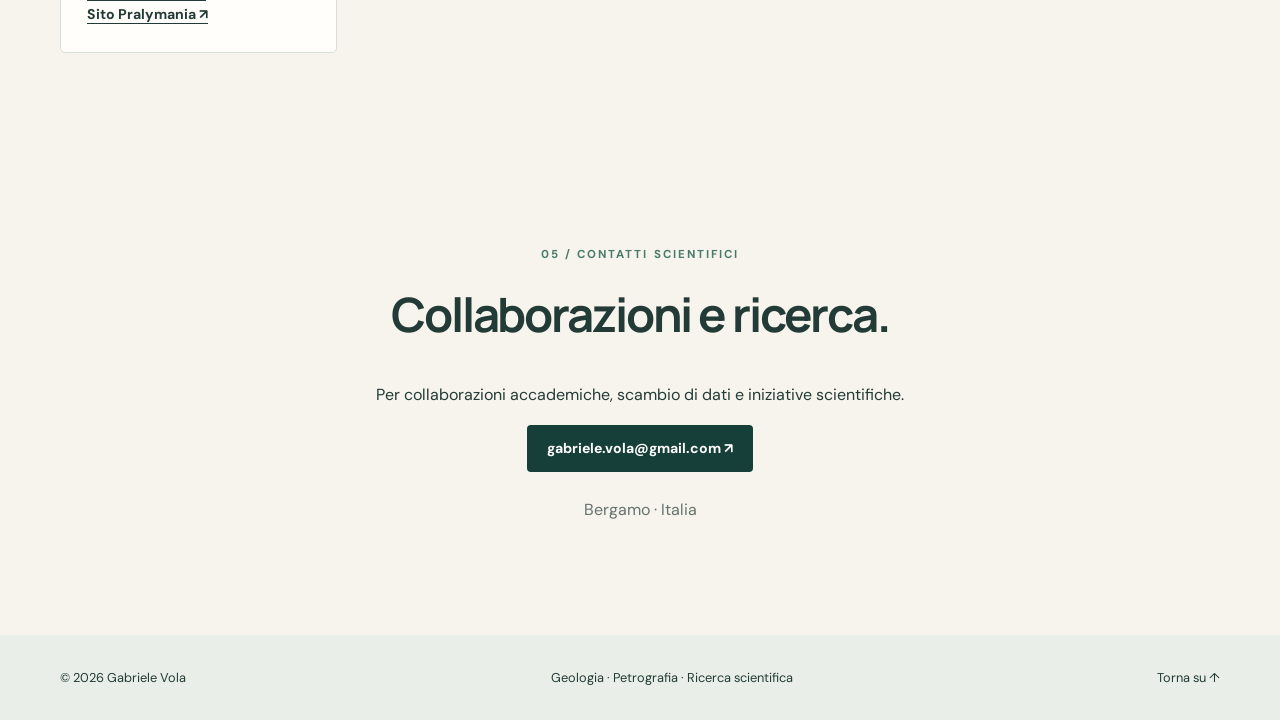
==== commit e8daa5d7: "Aggiunge recensione di Piero Primavori in GeologicaMente n. 21" ====
--- a/index.html
+++ b/index.html
@@ -3,7 +3,7 @@
 <html lang="it">
 <head>
 <meta charset="utf-8"/><meta content="width=device-width, initial-scale=1" name="viewport"/>
-<meta name="description" content="Sito accademico di Gabriele Vola. Ricerche in geologia, petrografia e mineralogia, Pietra di Luserna, marmi delle Valli valdesi e materiali lapidei della Bergamasca."> 
+<meta name="description" content="Sito accademico di Gabriele Vola: geologia, petrografia, mineralogia, Pietra di Luserna, marmi delle Valli valdesi e pietre della Bergamasca."> 
 <link rel="canonical" href="https://gabriele-vola.github.io/">
 <title>Gabriele Vola | Geologo, Petrografia e Ricerca Scientifica</title>
 <meta content="website" property="og:type"/>
@@ -50,7 +50,14 @@
   <em>Le Pietre delle Valli valdesi. La Pietra di Luserna</em> (2025).
   Sono riportati separatamente recensioni giornalistiche, segnalazioni editoriali
   e apprezzamenti pubblicati sui social.</p>
-<div class="review-grid"><article class="review-card">
+<div class="review-grid"><article class="review-card" id="recensione-primavori-2026">
+<a class="review-media" href="https://doi.org/10.3301/GM.2026.03" target="_blank" rel="noopener noreferrer"><img alt="Copertina del volume La Pietra di Luserna recensito da Piero Primavori" loading="lazy" src="images/copertina-pietra-luserna.jpg"/></a>
+<div class="review-copy"><p class="review-type">RECENSIONE · NOVEMBRE 2026</p>
+<h3>Le Pietre delle Valli valdesi. La Pietra di Luserna</h3>
+<p><strong>Dott. Piero Primavori</strong> — <em>GeologicaMente</em>, n. 21, novembre 2026, p. 77. Periodico della Società Geologica Italiana. La recensione sottolinea il rigore scientifico, la completezza documentaria e il carattere interdisciplinare della monografia, che colma una lacuna nella letteratura specialistica dedicata alla Pietra di Luserna.</p>
+<p><em>«Una sintesi quanto mai utile, necessaria, raccomandabile e ben fatta.»</em></p>
+<a href="https://doi.org/10.3301/GM.2026.03" target="_blank" rel="noopener noreferrer">DOI del fascicolo ↗</a></div></article>
+<article class="review-card">
 <a class="review-media" href="images/beidana-115-copertina-20261019.webp" rel="noopener noreferrer" target="_blank"><img alt="Copertina della rivista La Beidana numero 115 (2026), contenente la recensione di Tullio Parise" loading="lazy" src="images/beidana-115-copertina-20261019.webp"/></a>
 <div class="review-copy"><p class="review-type">RECENSIONE · FEBBRAIO 2026</p>
 <h3>La Pietra di Luserna — Segnalazioni</h3>
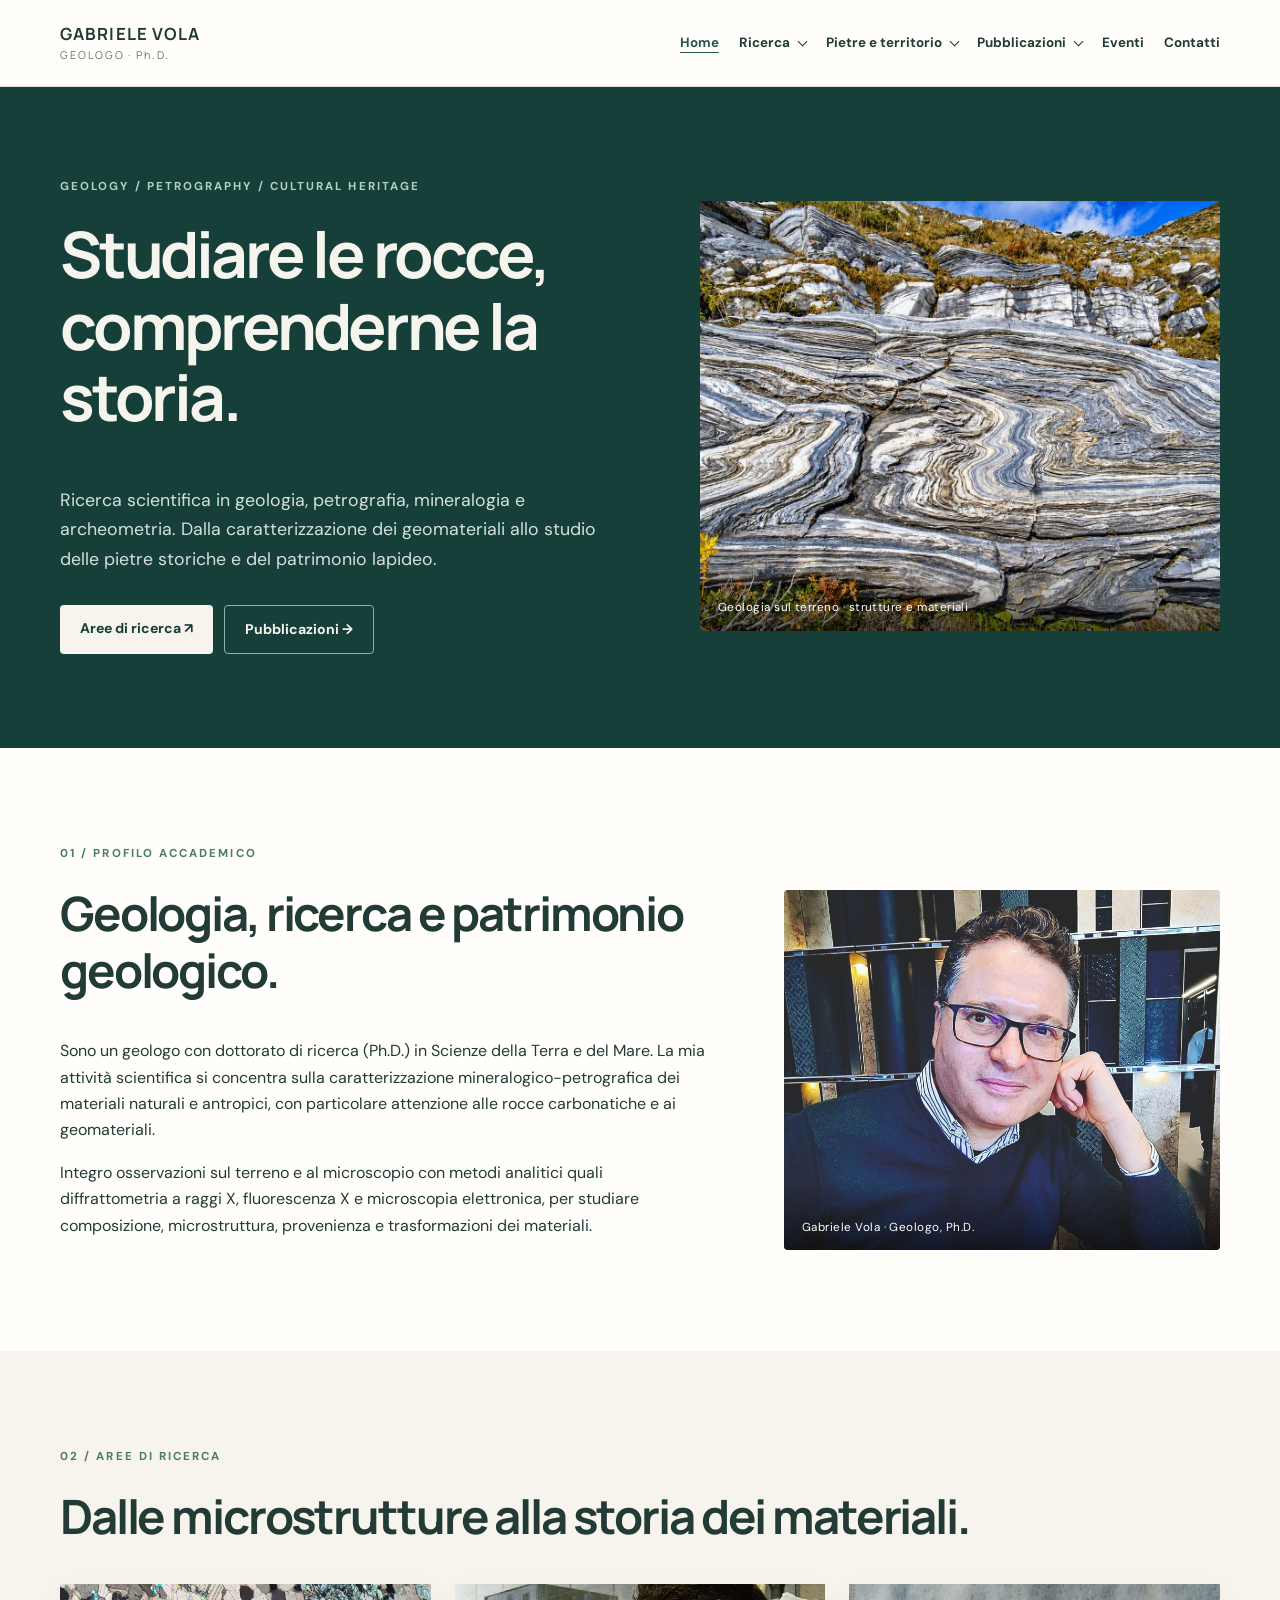
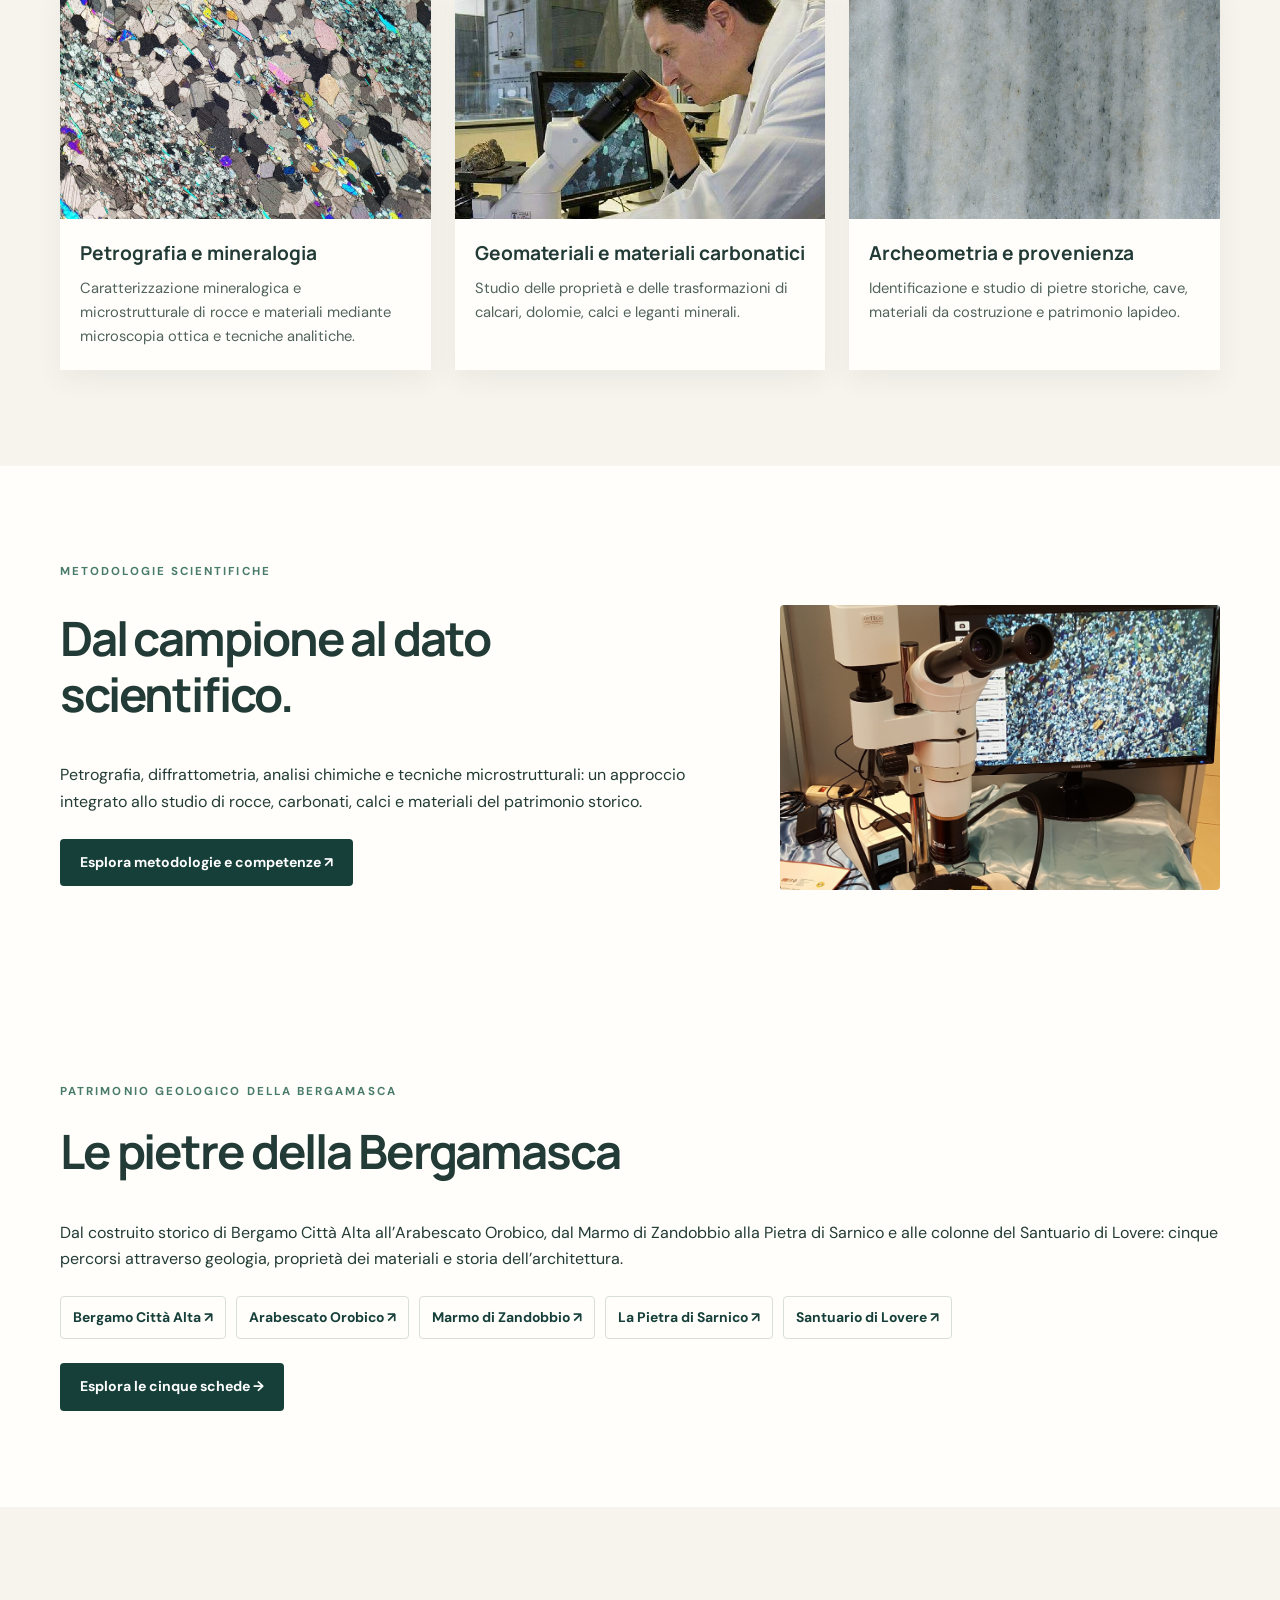
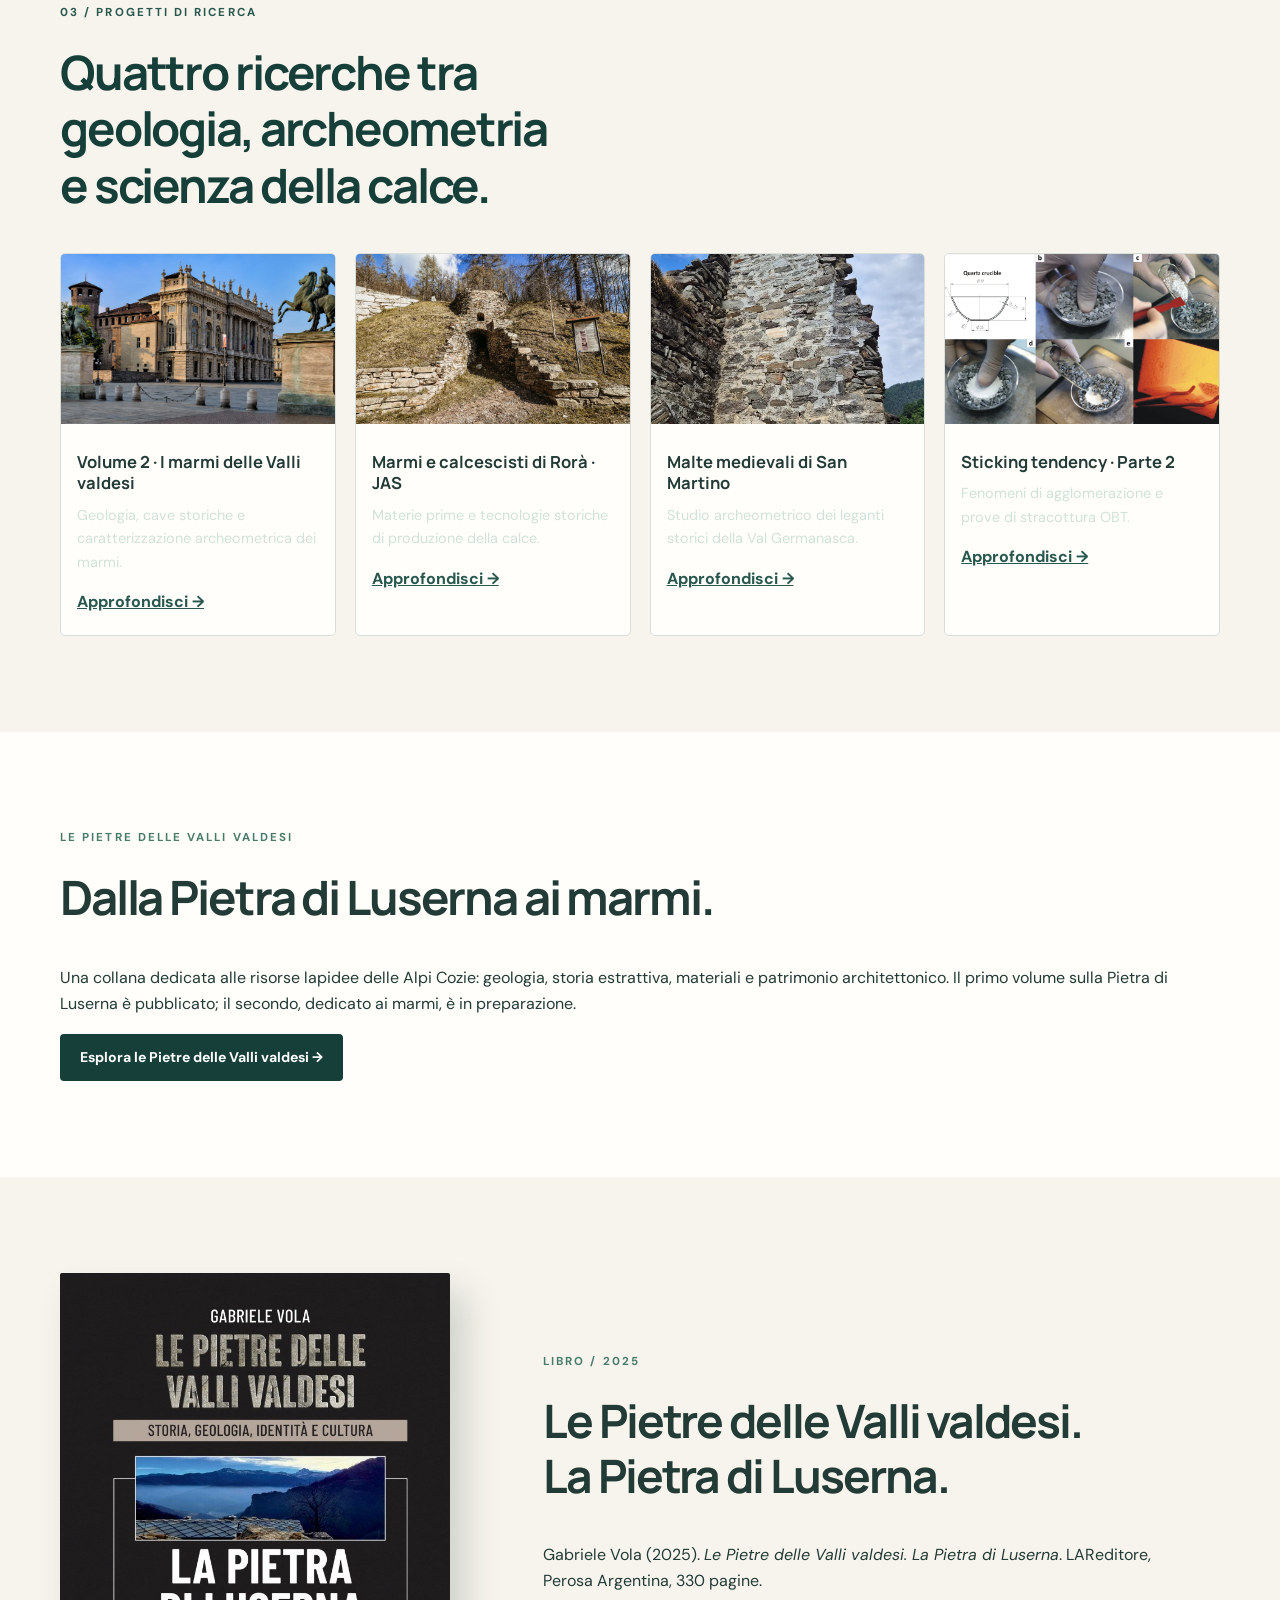
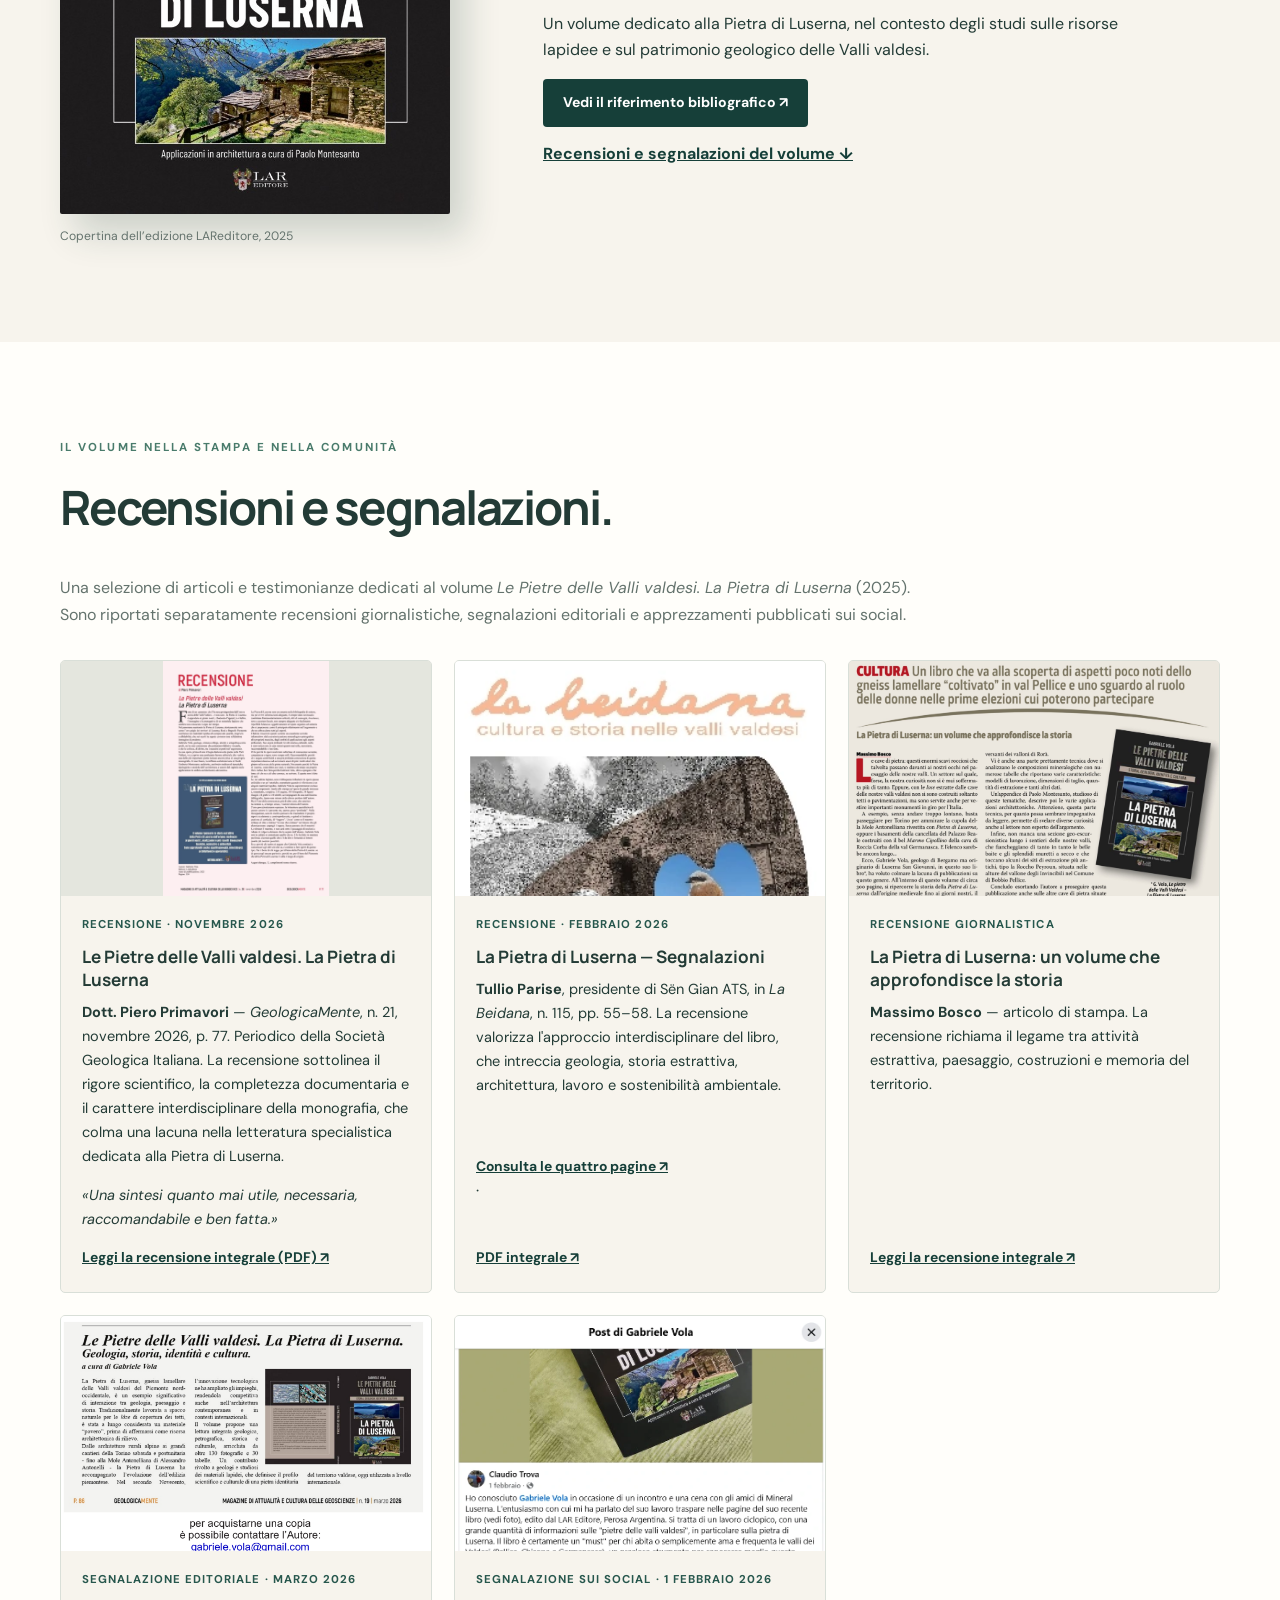
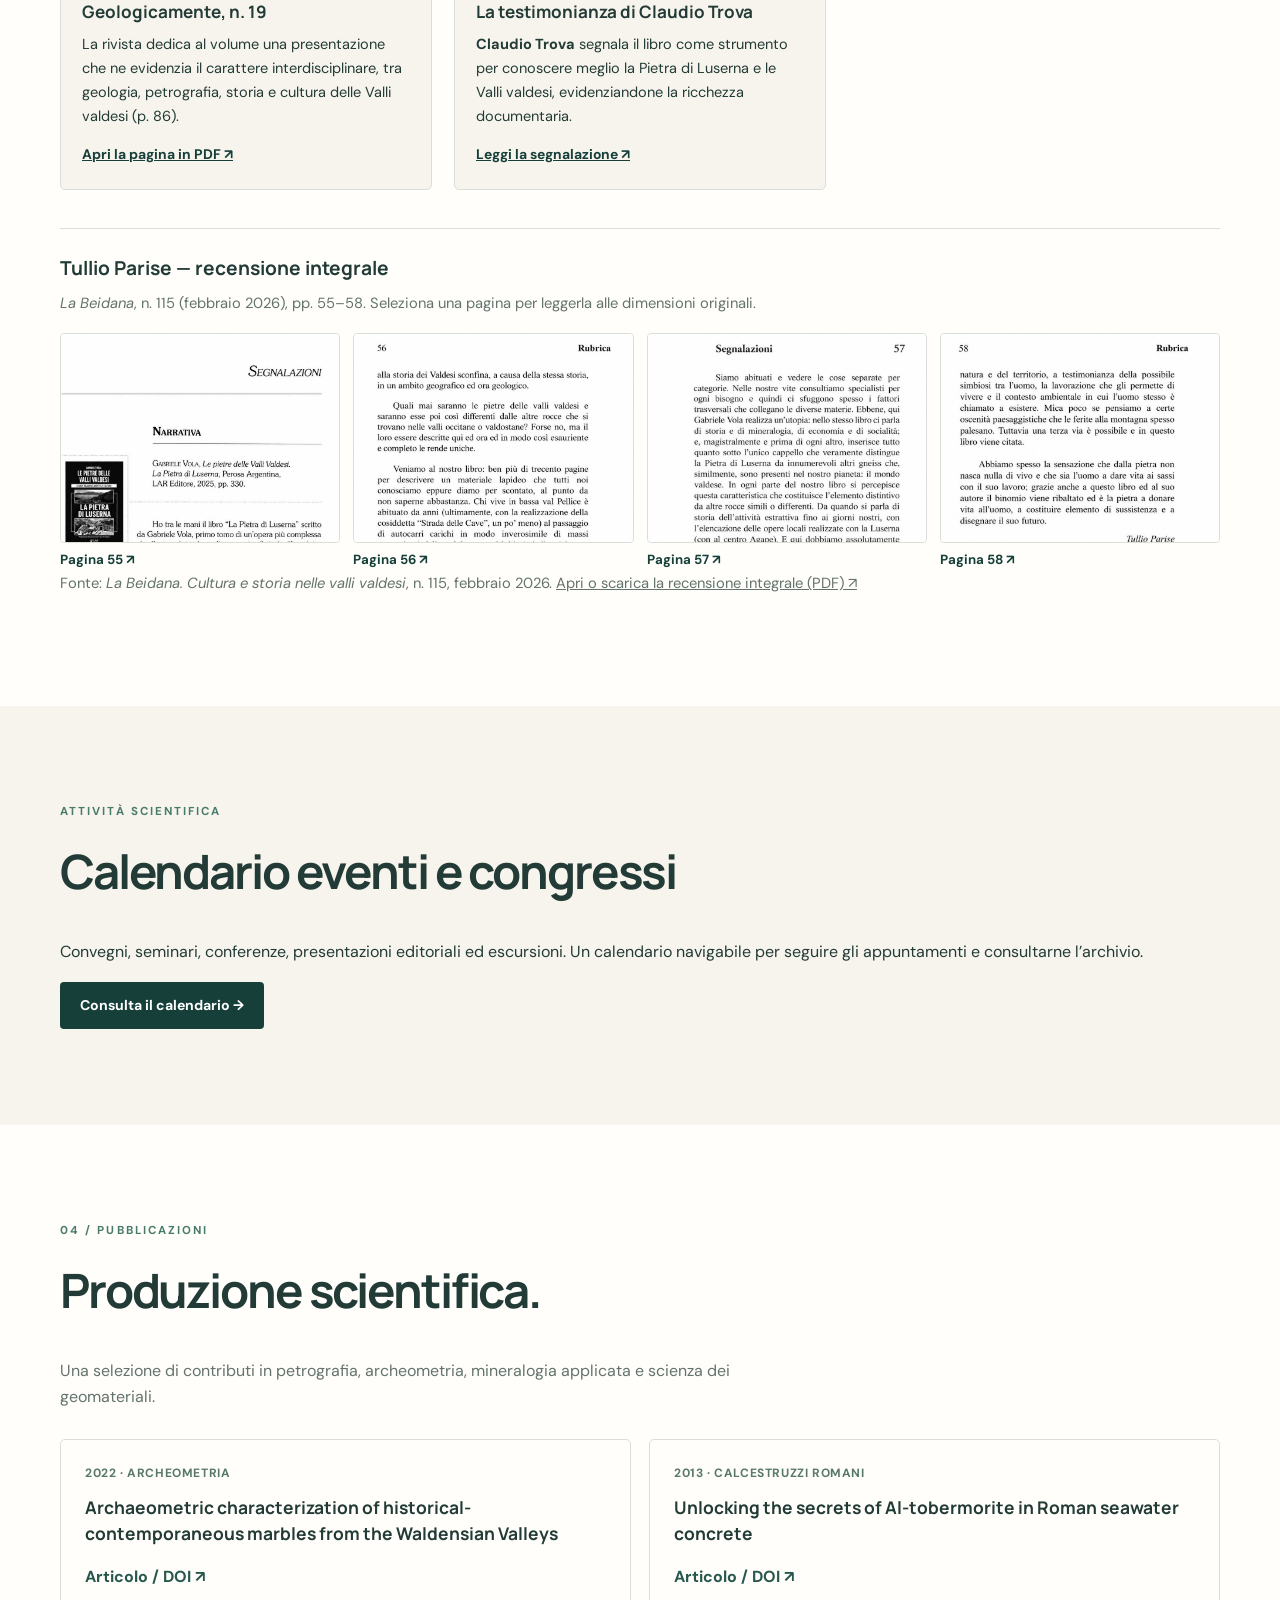
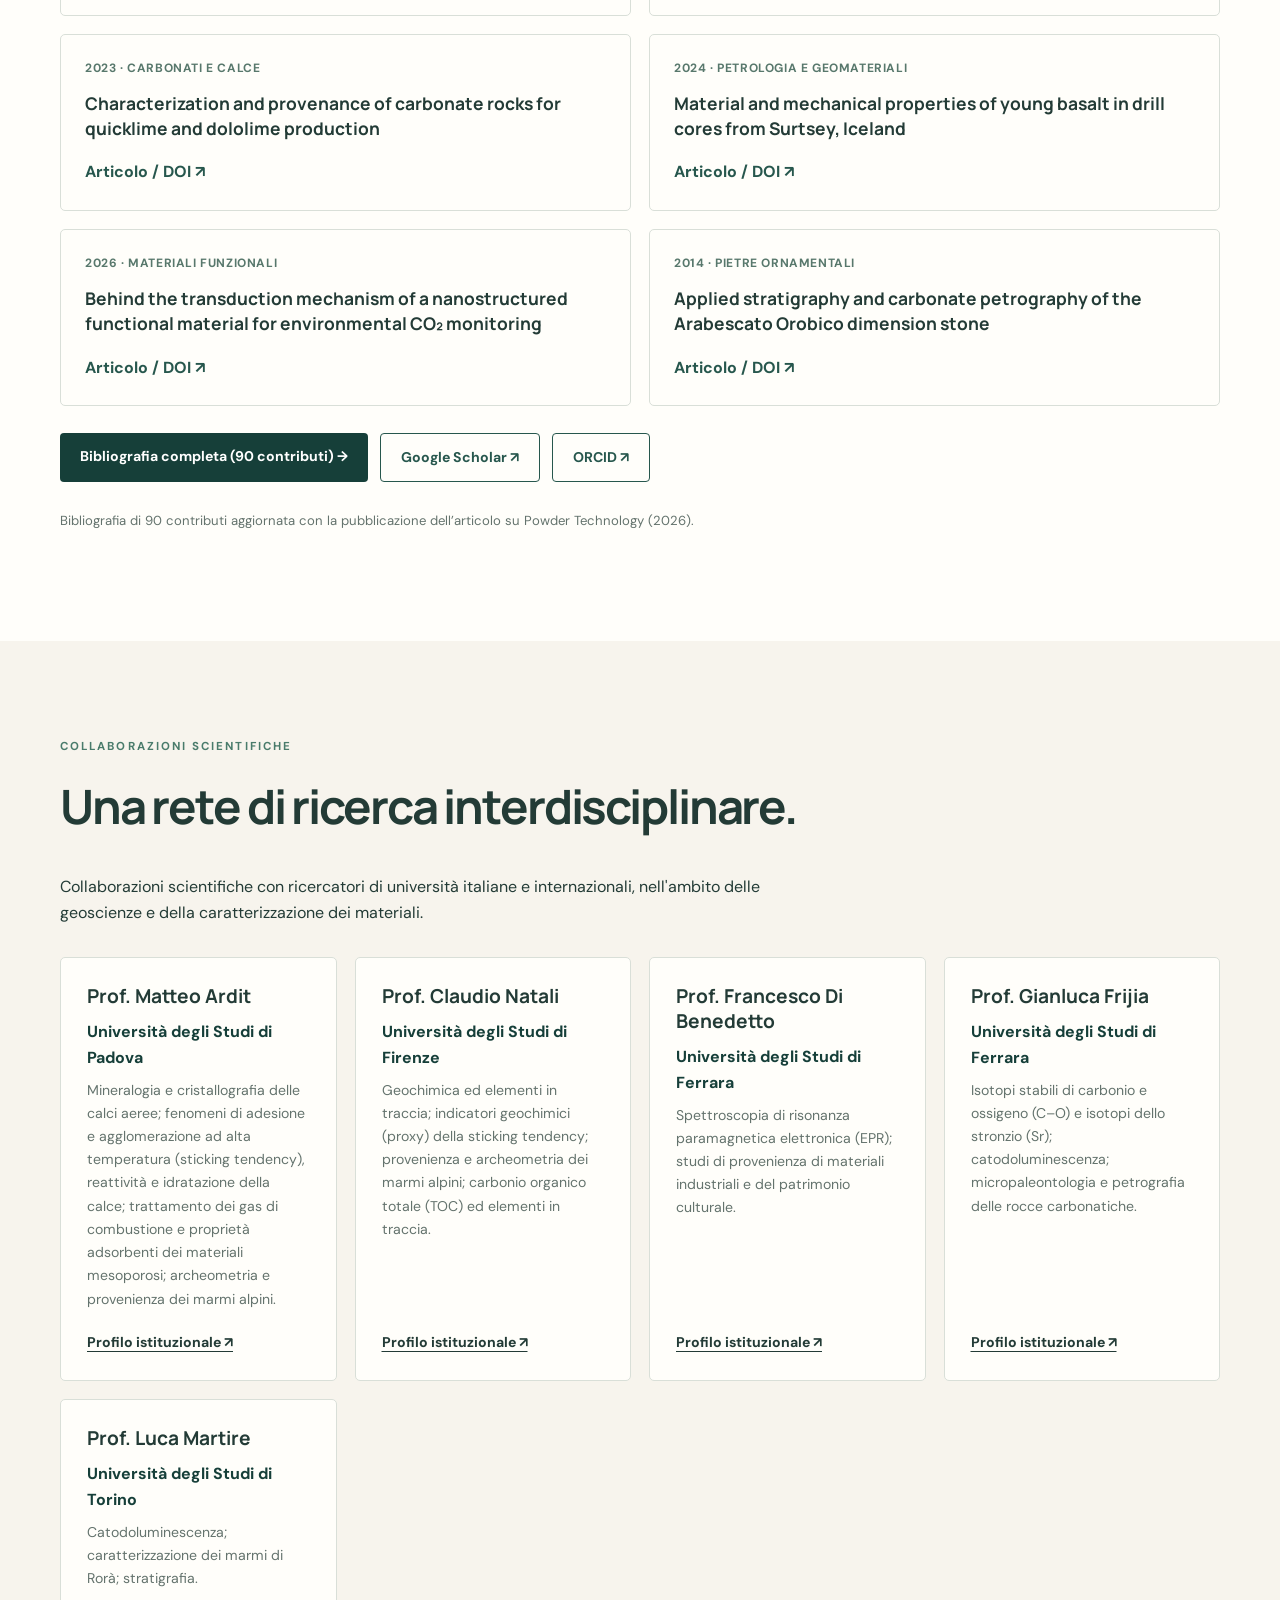
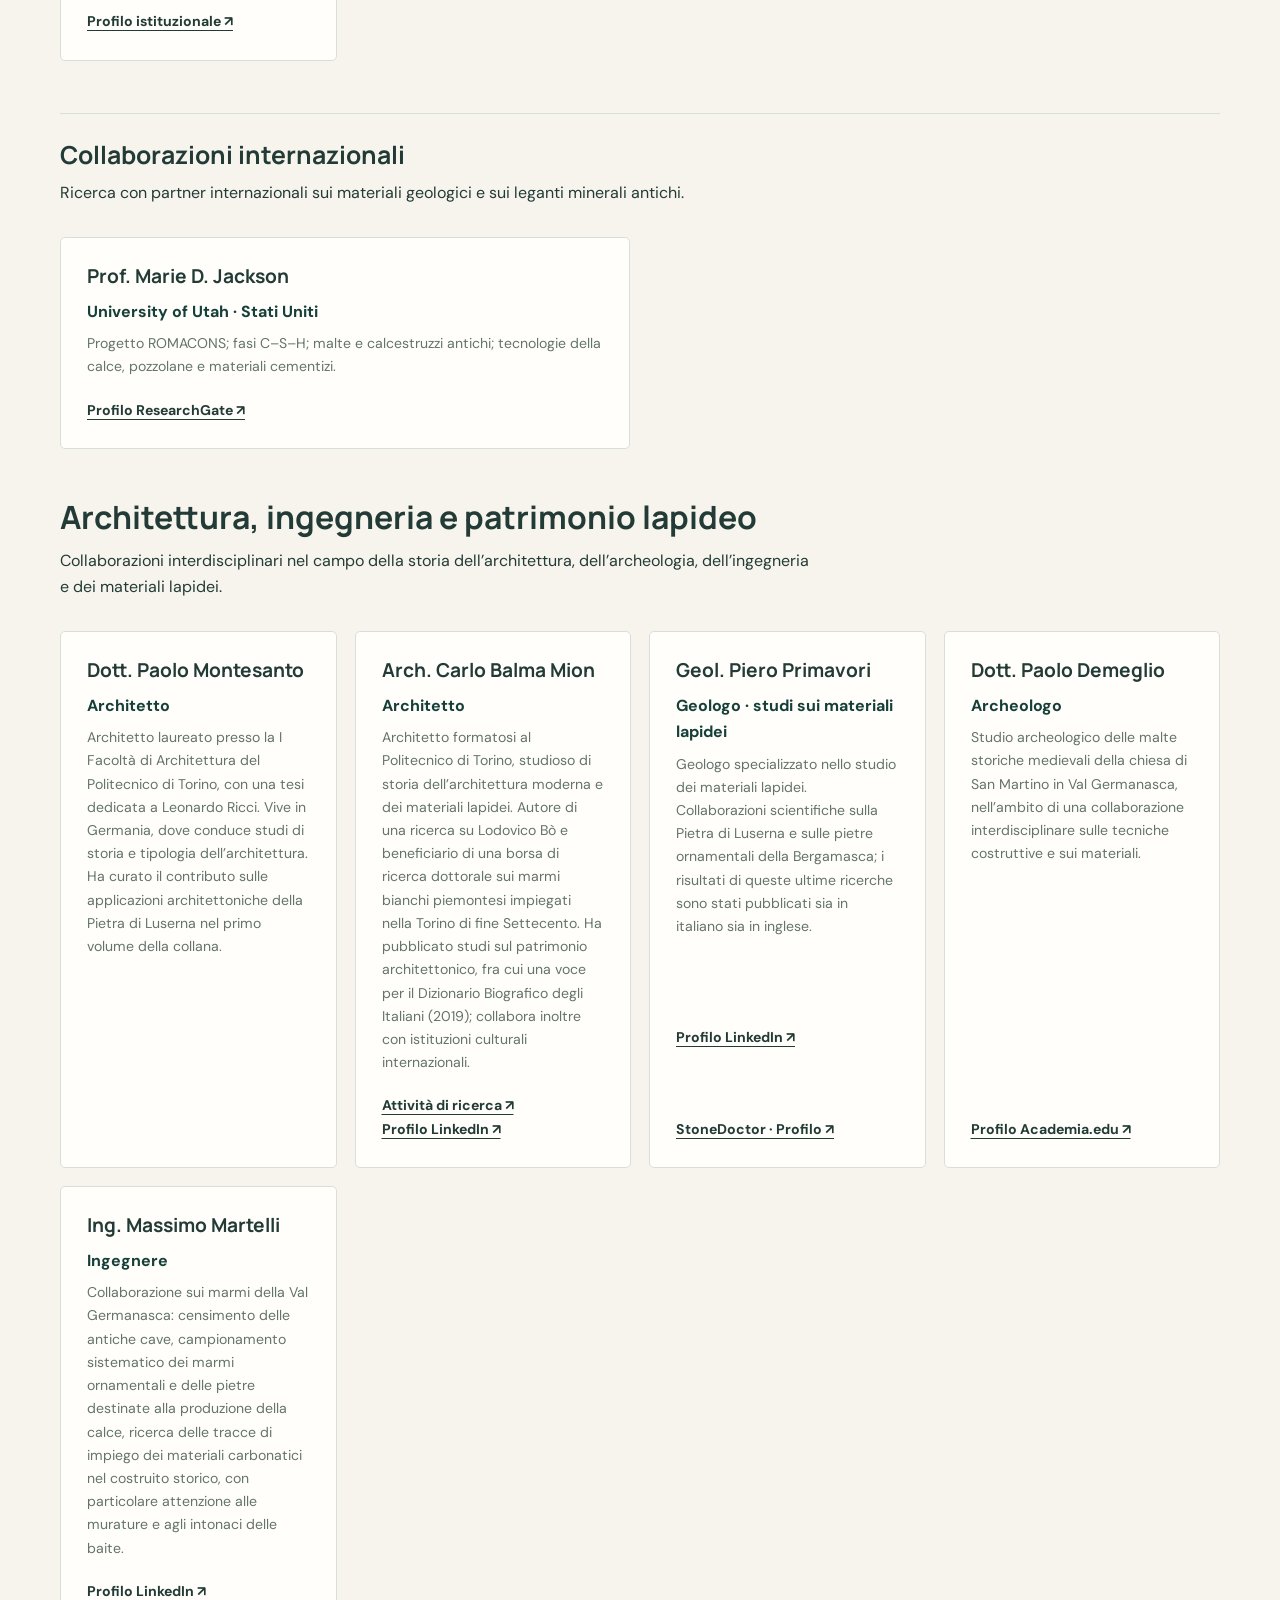
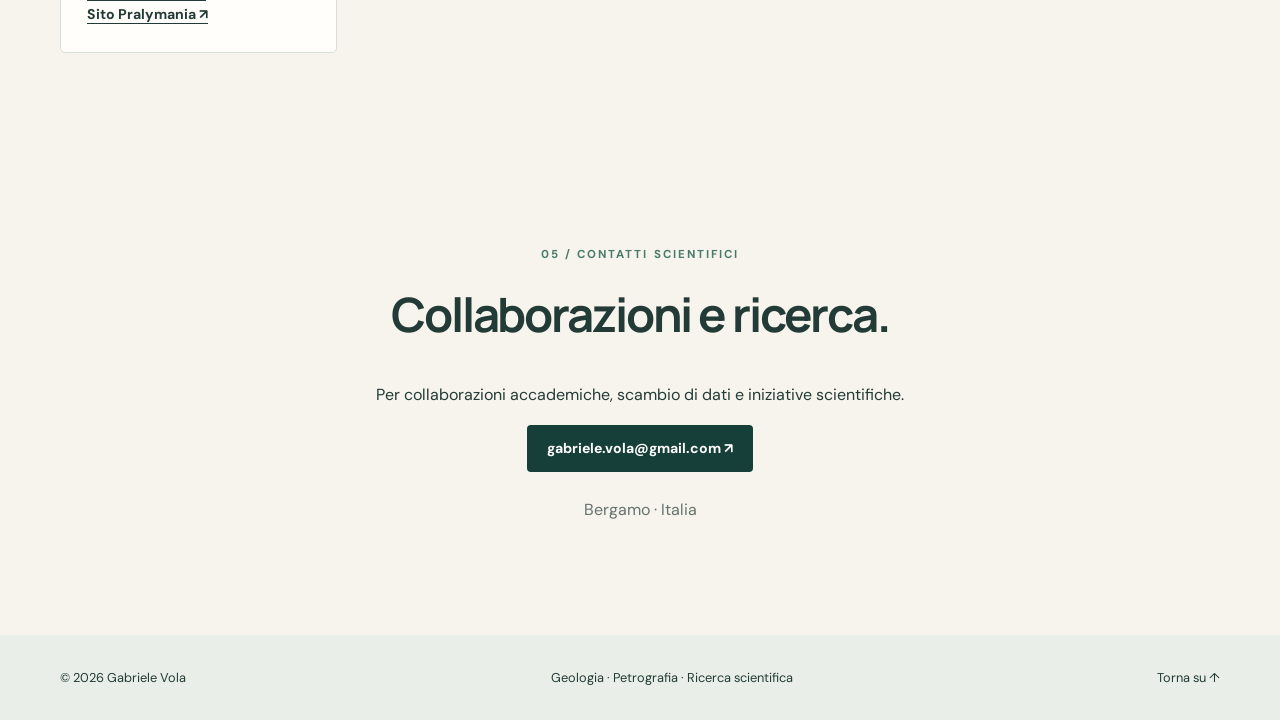
==== commit fd0ce424: "Corregge anteprima e link PDF recensione Primavori" ====
--- a/index.html
+++ b/index.html
@@ -51,12 +51,12 @@
   Sono riportati separatamente recensioni giornalistiche, segnalazioni editoriali
   e apprezzamenti pubblicati sui social.</p>
 <div class="review-grid"><article class="review-card" id="recensione-primavori-2026">
-<a class="review-media" href="https://doi.org/10.3301/GM.2026.03" target="_blank" rel="noopener noreferrer"><img alt="Copertina del volume La Pietra di Luserna recensito da Piero Primavori" loading="lazy" src="images/copertina-pietra-luserna.jpg"/></a>
+<a class="review-media" href="images/recensione%20Primavori%20-%20Geologicamente%20-%2021_nov_2026.pdf" target="_blank" rel="noopener noreferrer"><img alt="Recensione di Piero Primavori, GeologicaMente n. 21, novembre 2026, pagina 77" loading="lazy" src="images/recensione-primavori-geologicamente-21.webp" style="object-fit:contain;"/></a>
 <div class="review-copy"><p class="review-type">RECENSIONE · NOVEMBRE 2026</p>
 <h3>Le Pietre delle Valli valdesi. La Pietra di Luserna</h3>
 <p><strong>Dott. Piero Primavori</strong> — <em>GeologicaMente</em>, n. 21, novembre 2026, p. 77. Periodico della Società Geologica Italiana. La recensione sottolinea il rigore scientifico, la completezza documentaria e il carattere interdisciplinare della monografia, che colma una lacuna nella letteratura specialistica dedicata alla Pietra di Luserna.</p>
 <p><em>«Una sintesi quanto mai utile, necessaria, raccomandabile e ben fatta.»</em></p>
-<a href="https://doi.org/10.3301/GM.2026.03" target="_blank" rel="noopener noreferrer">DOI del fascicolo ↗</a></div></article>
+<a href="images/recensione%20Primavori%20-%20Geologicamente%20-%2021_nov_2026.pdf" target="_blank" rel="noopener noreferrer">Leggi la recensione integrale (PDF) ↗</a></div></article>
 <article class="review-card">
 <a class="review-media" href="images/beidana-115-copertina-20261019.webp" rel="noopener noreferrer" target="_blank"><img alt="Copertina della rivista La Beidana numero 115 (2026), contenente la recensione di Tullio Parise" loading="lazy" src="images/beidana-115-copertina-20261019.webp"/></a>
 <div class="review-copy"><p class="review-type">RECENSIONE · FEBBRAIO 2026</p>
